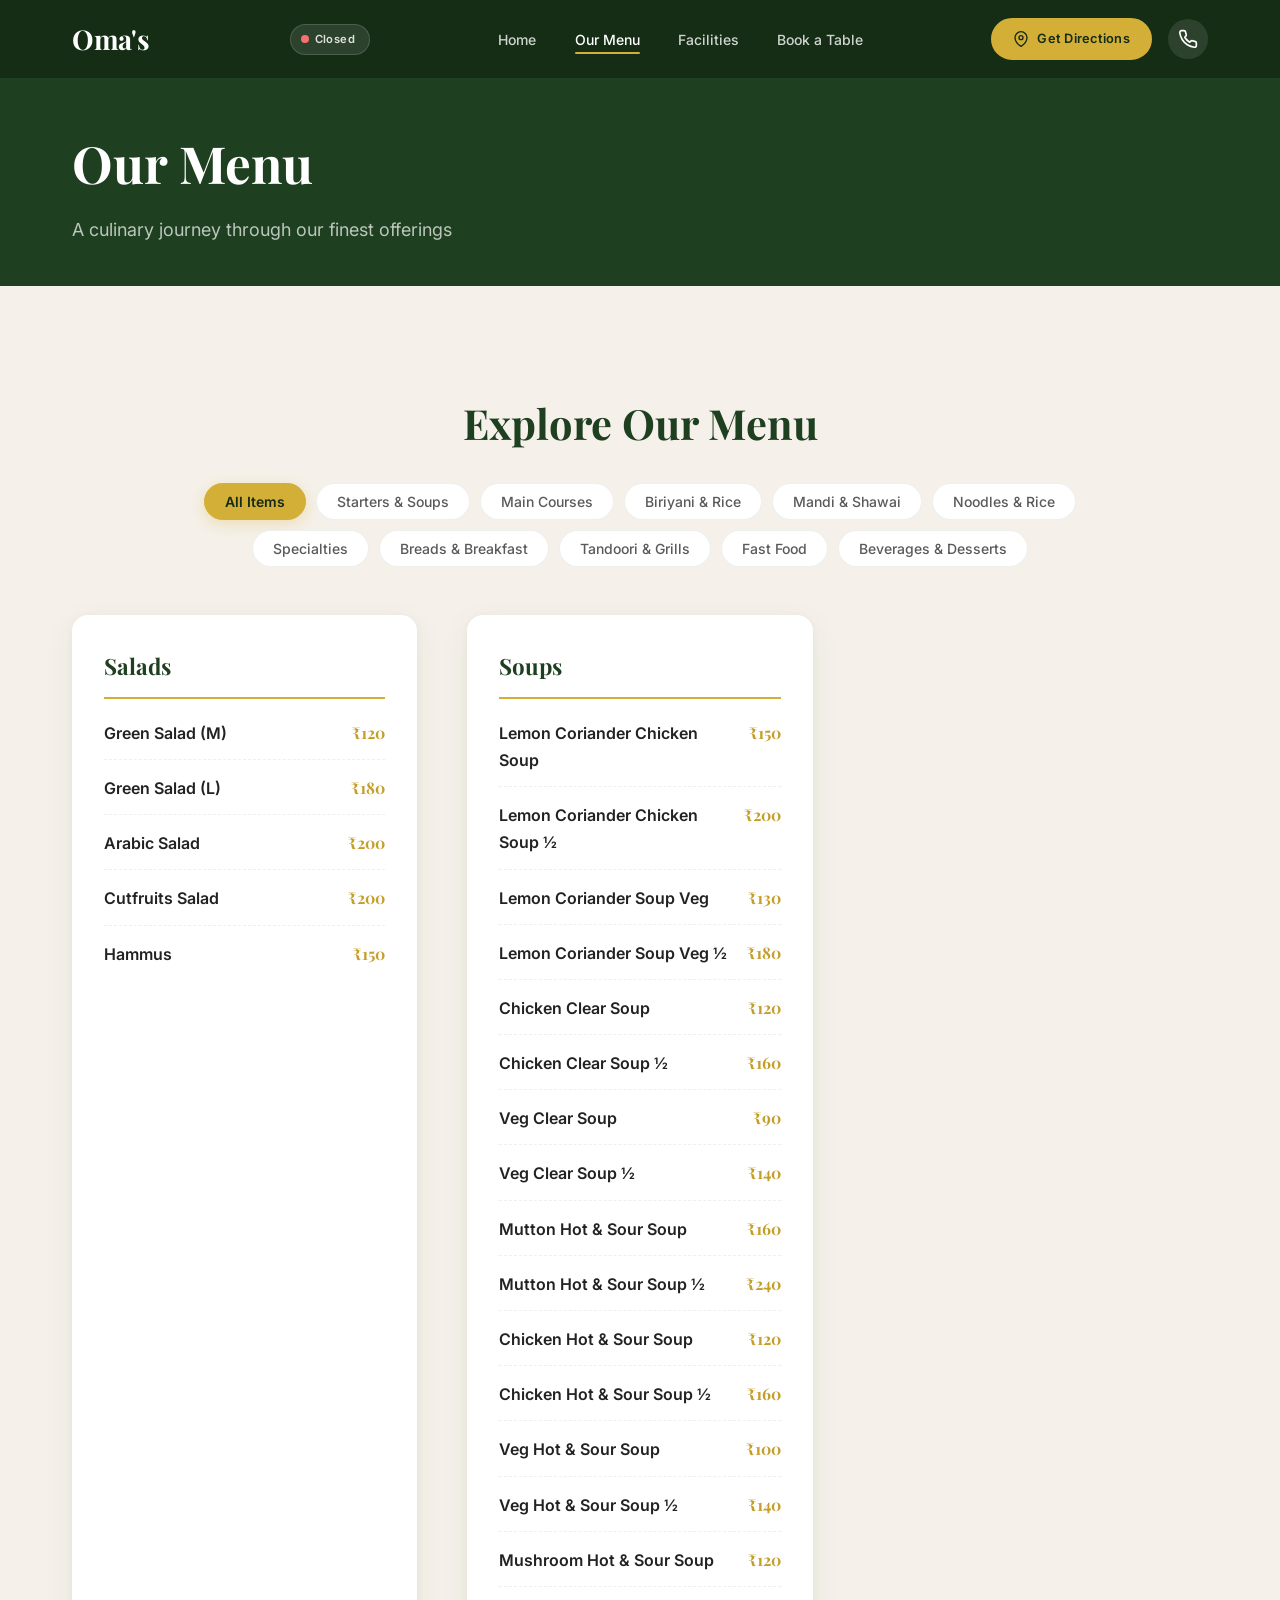
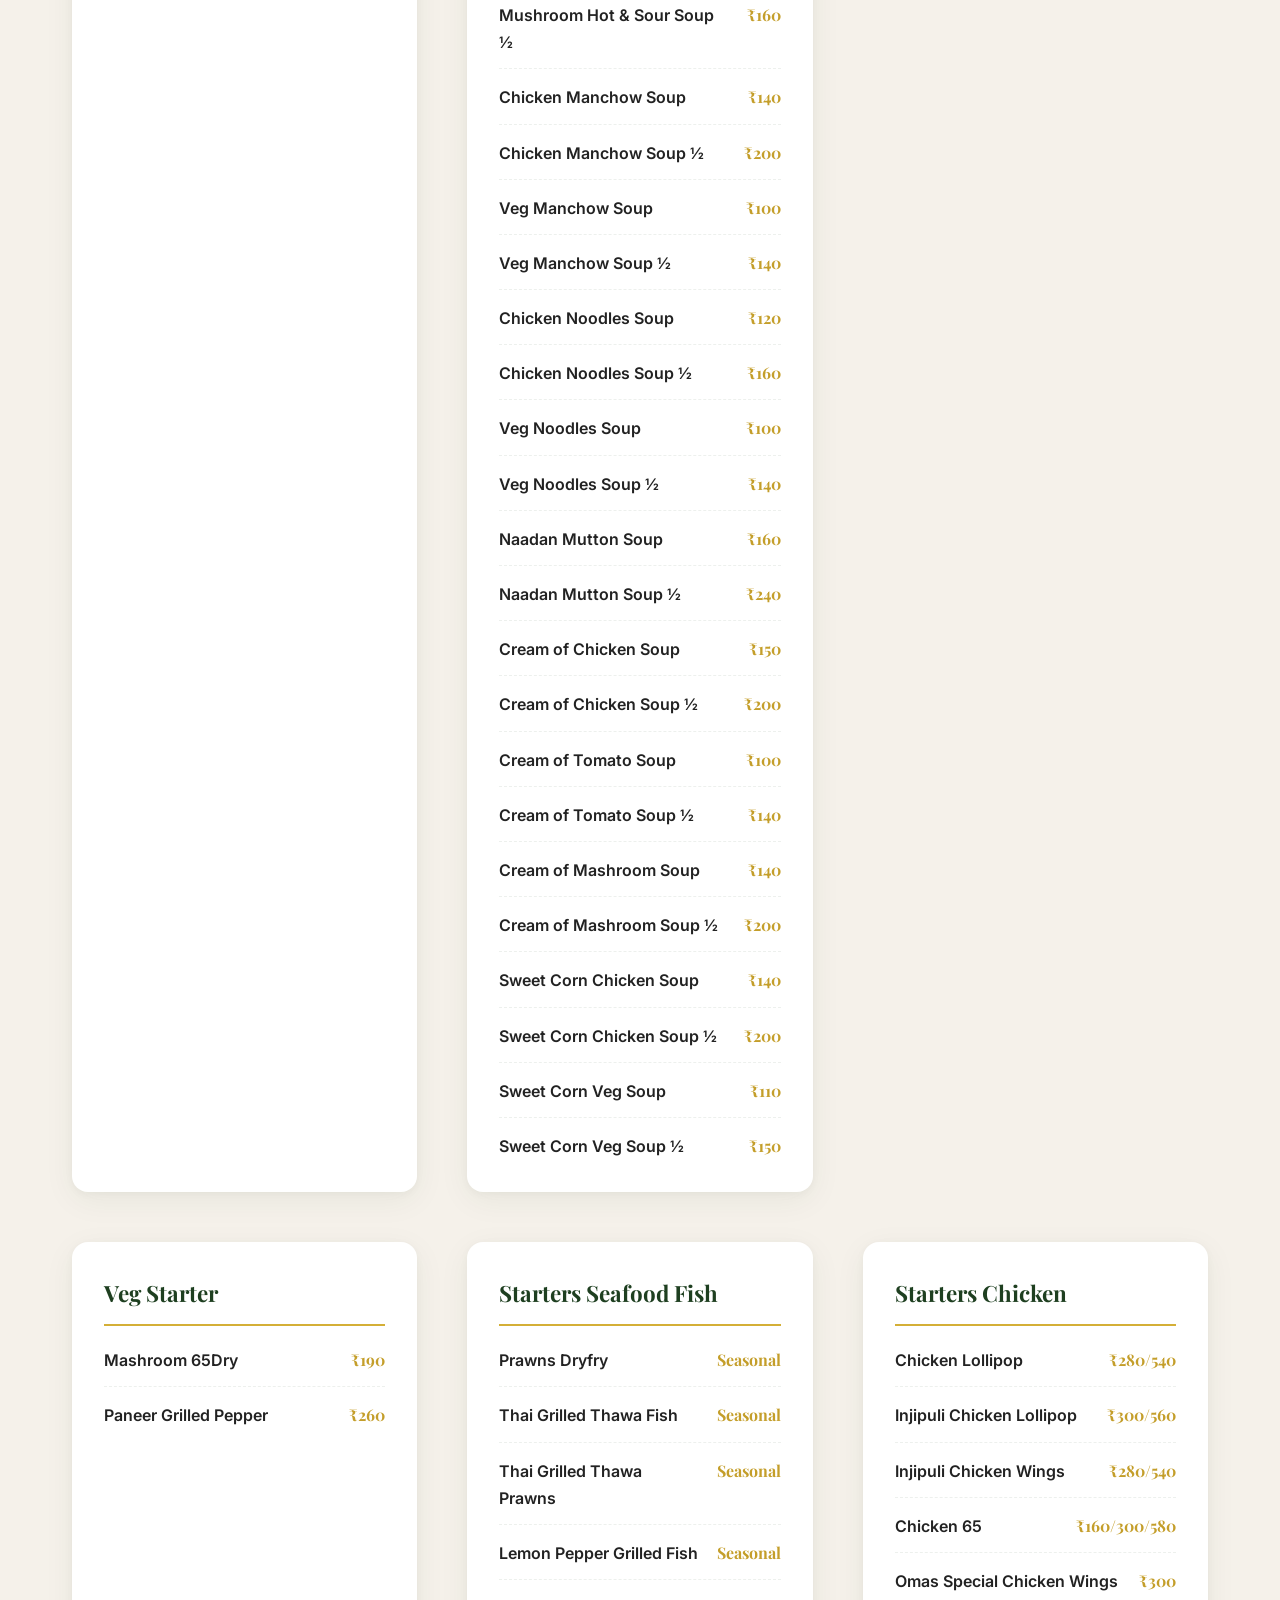
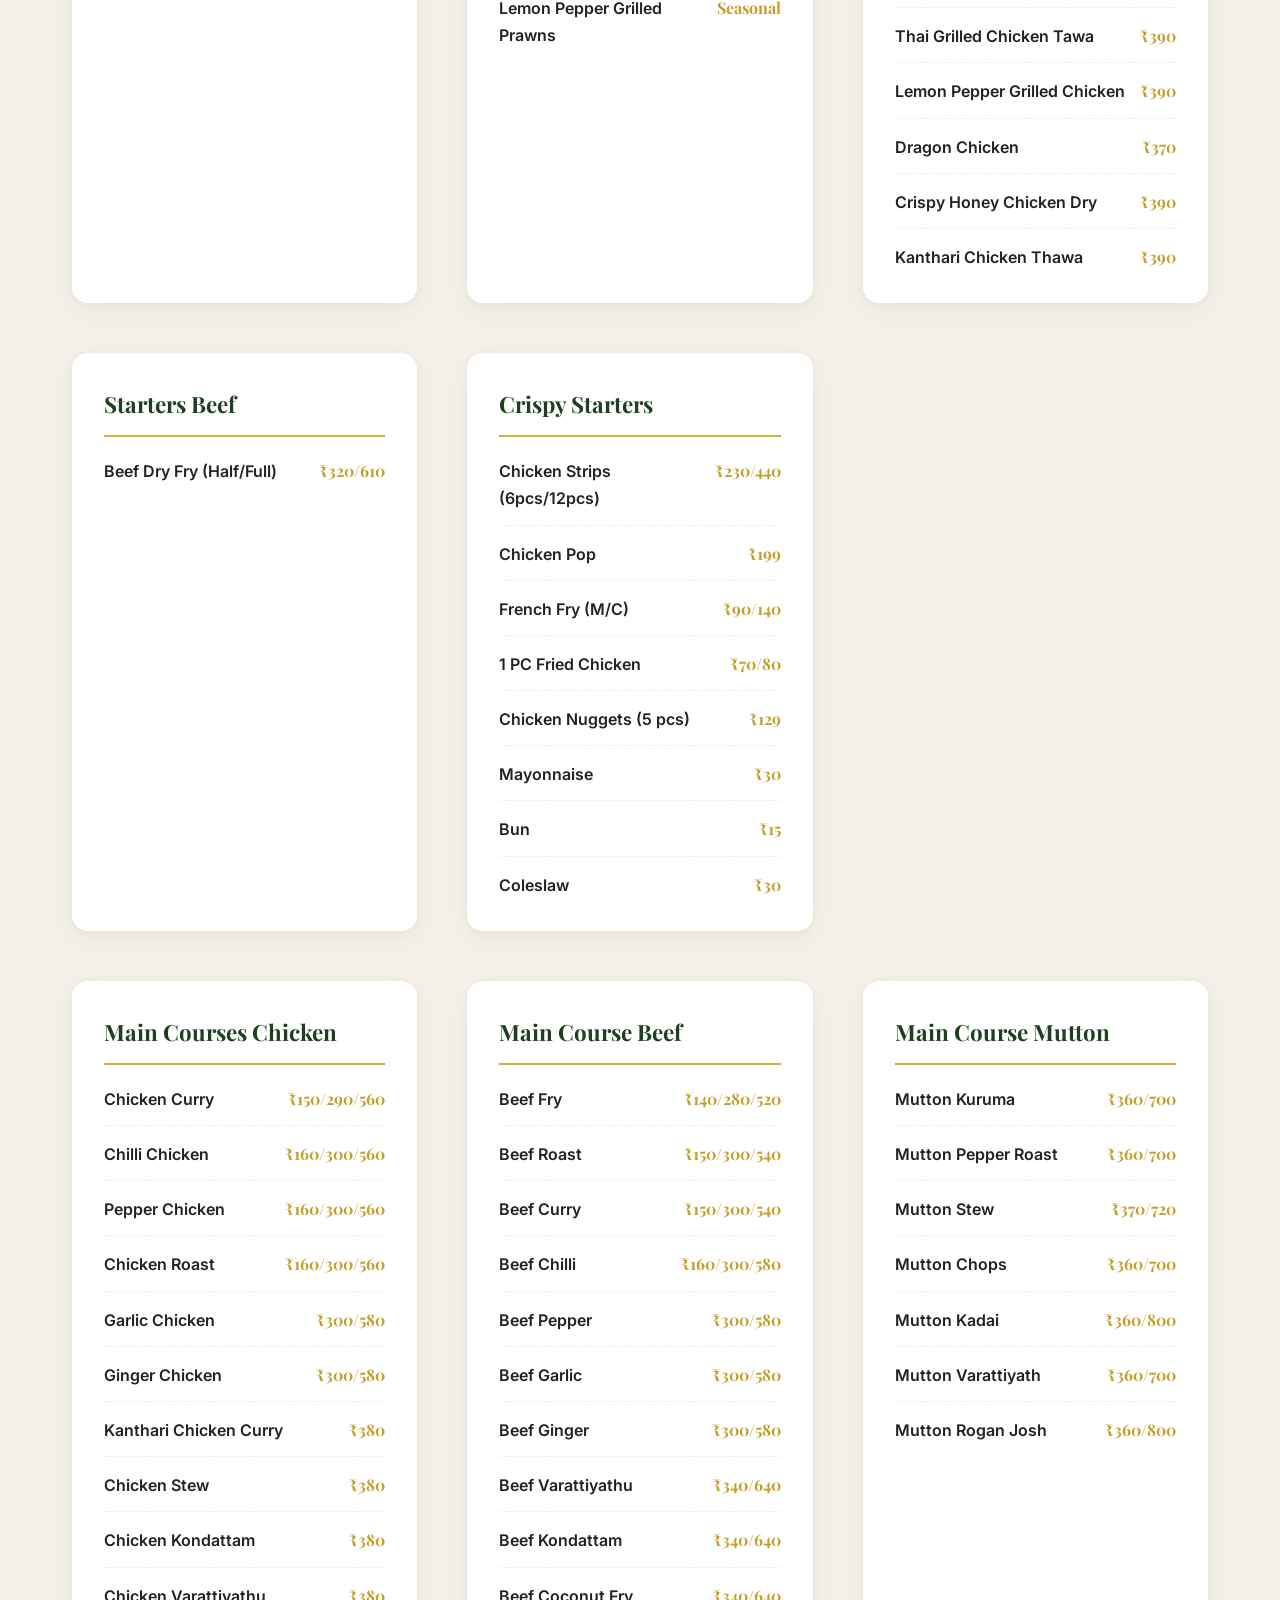
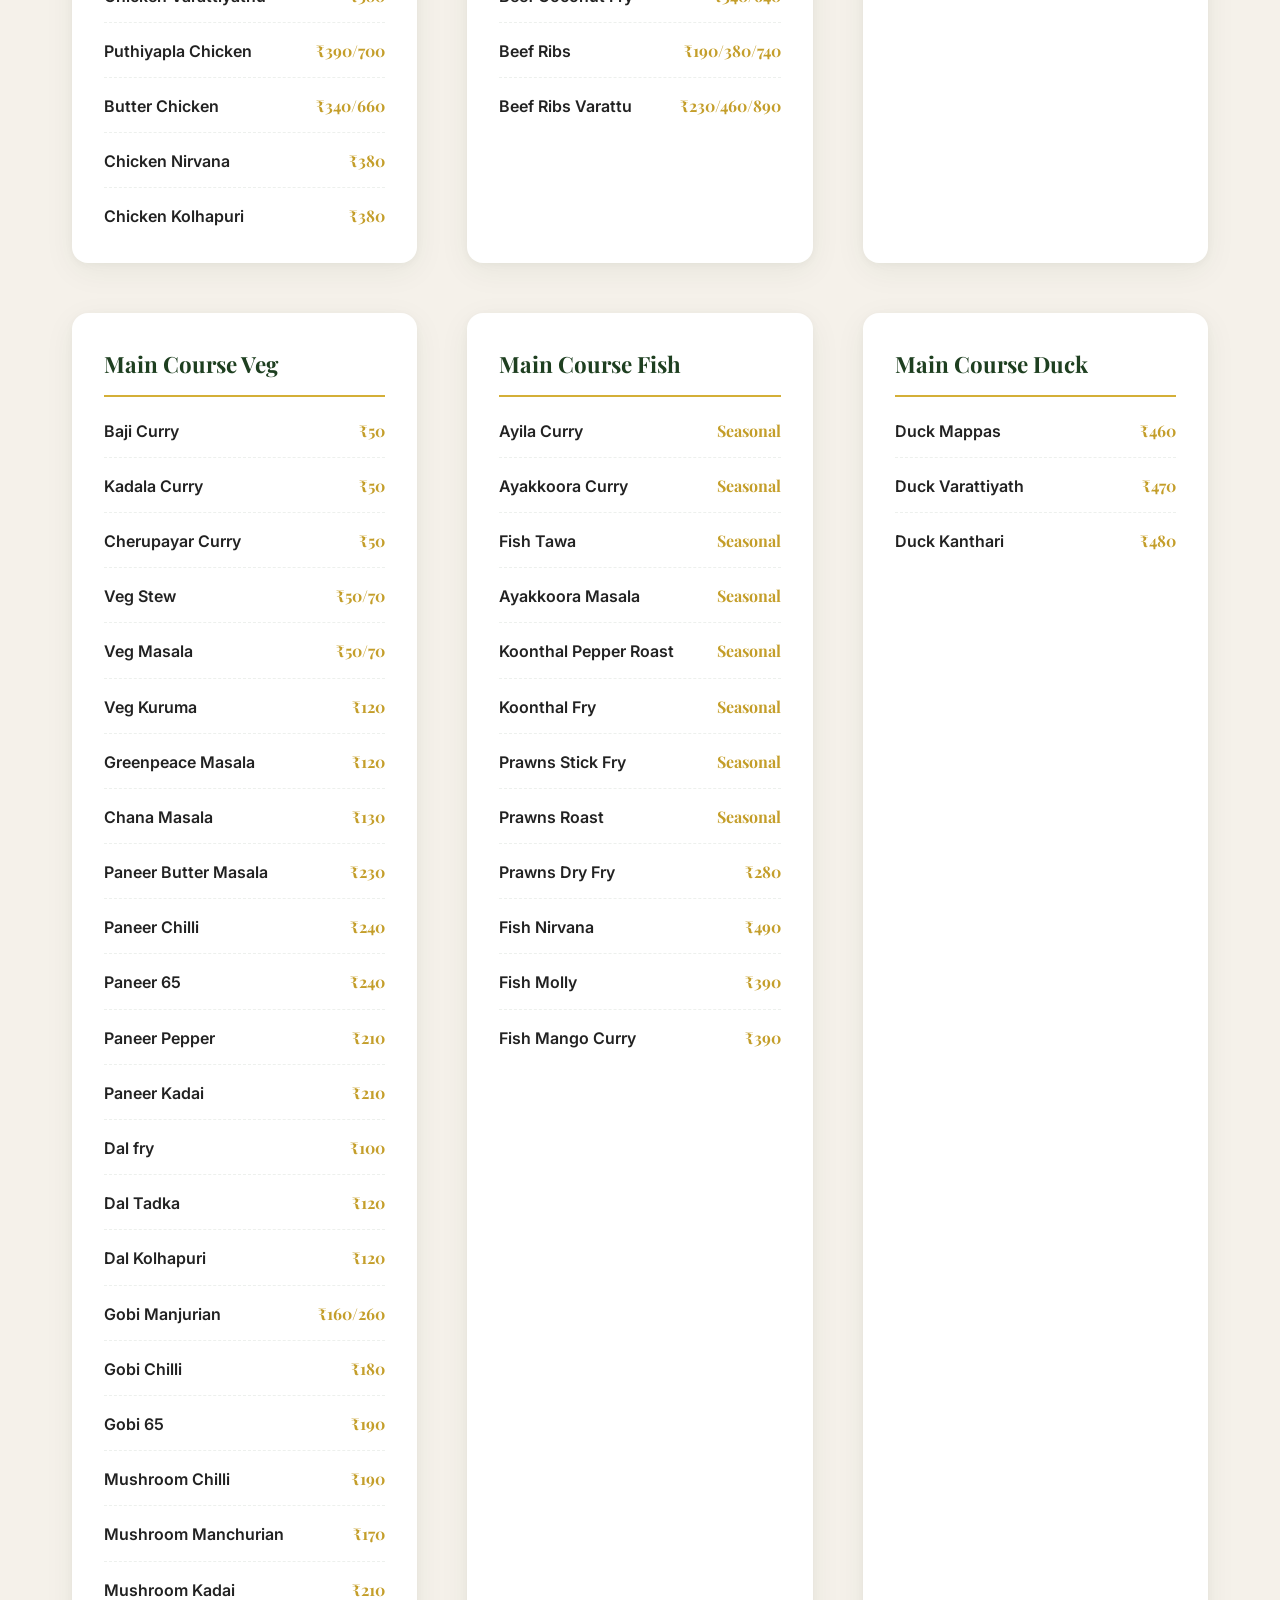
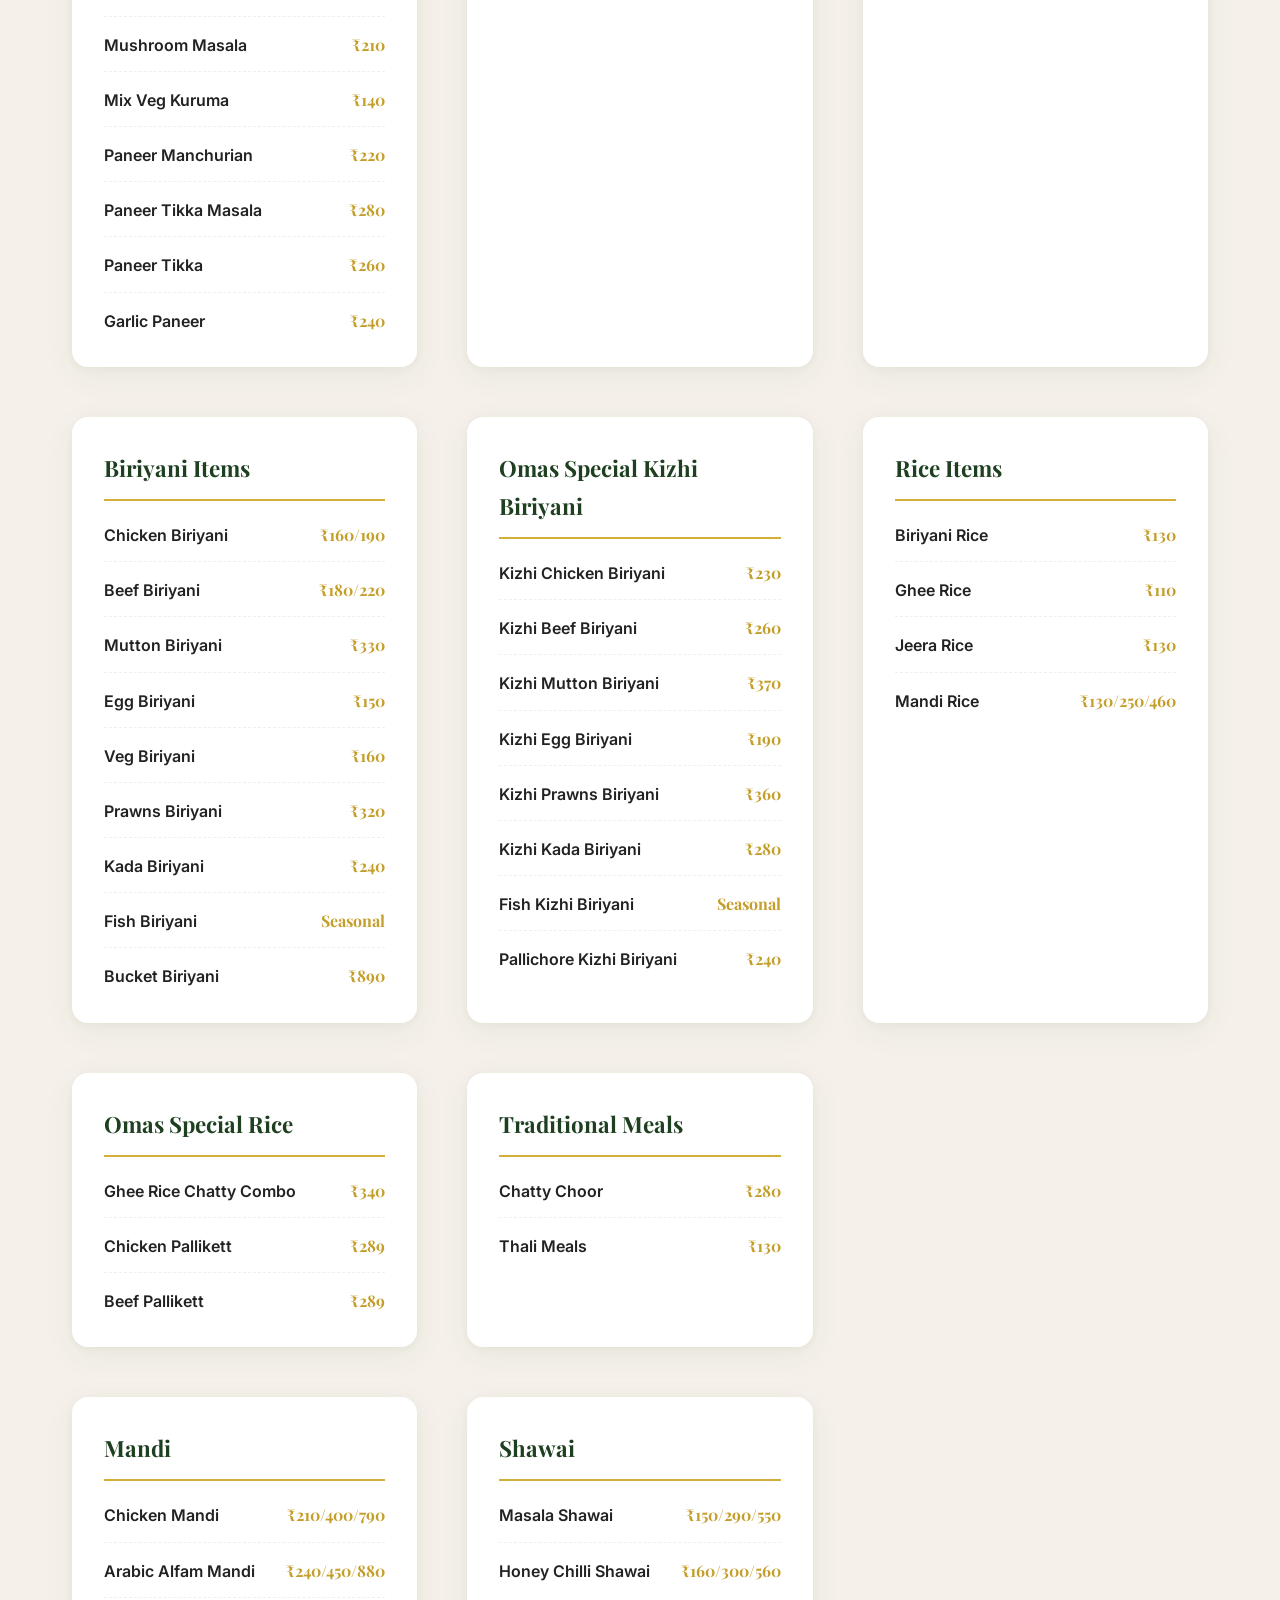
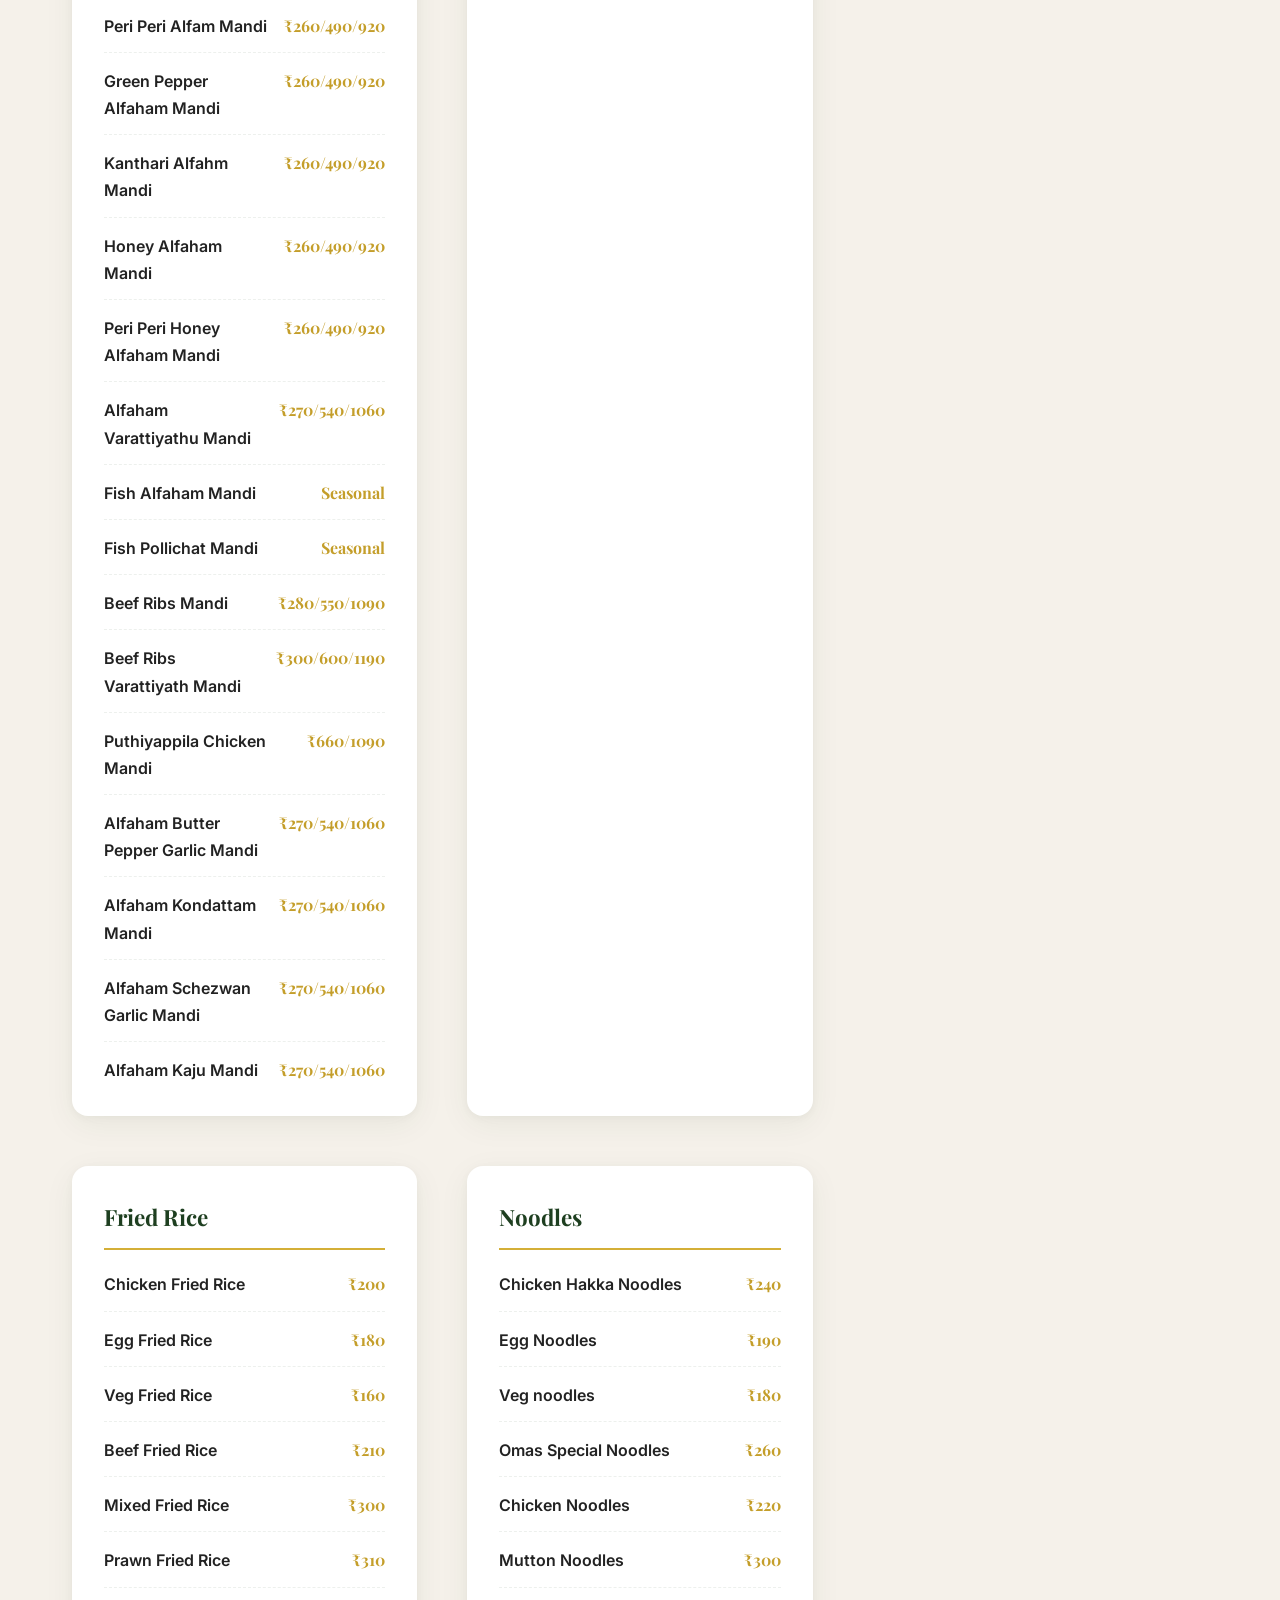
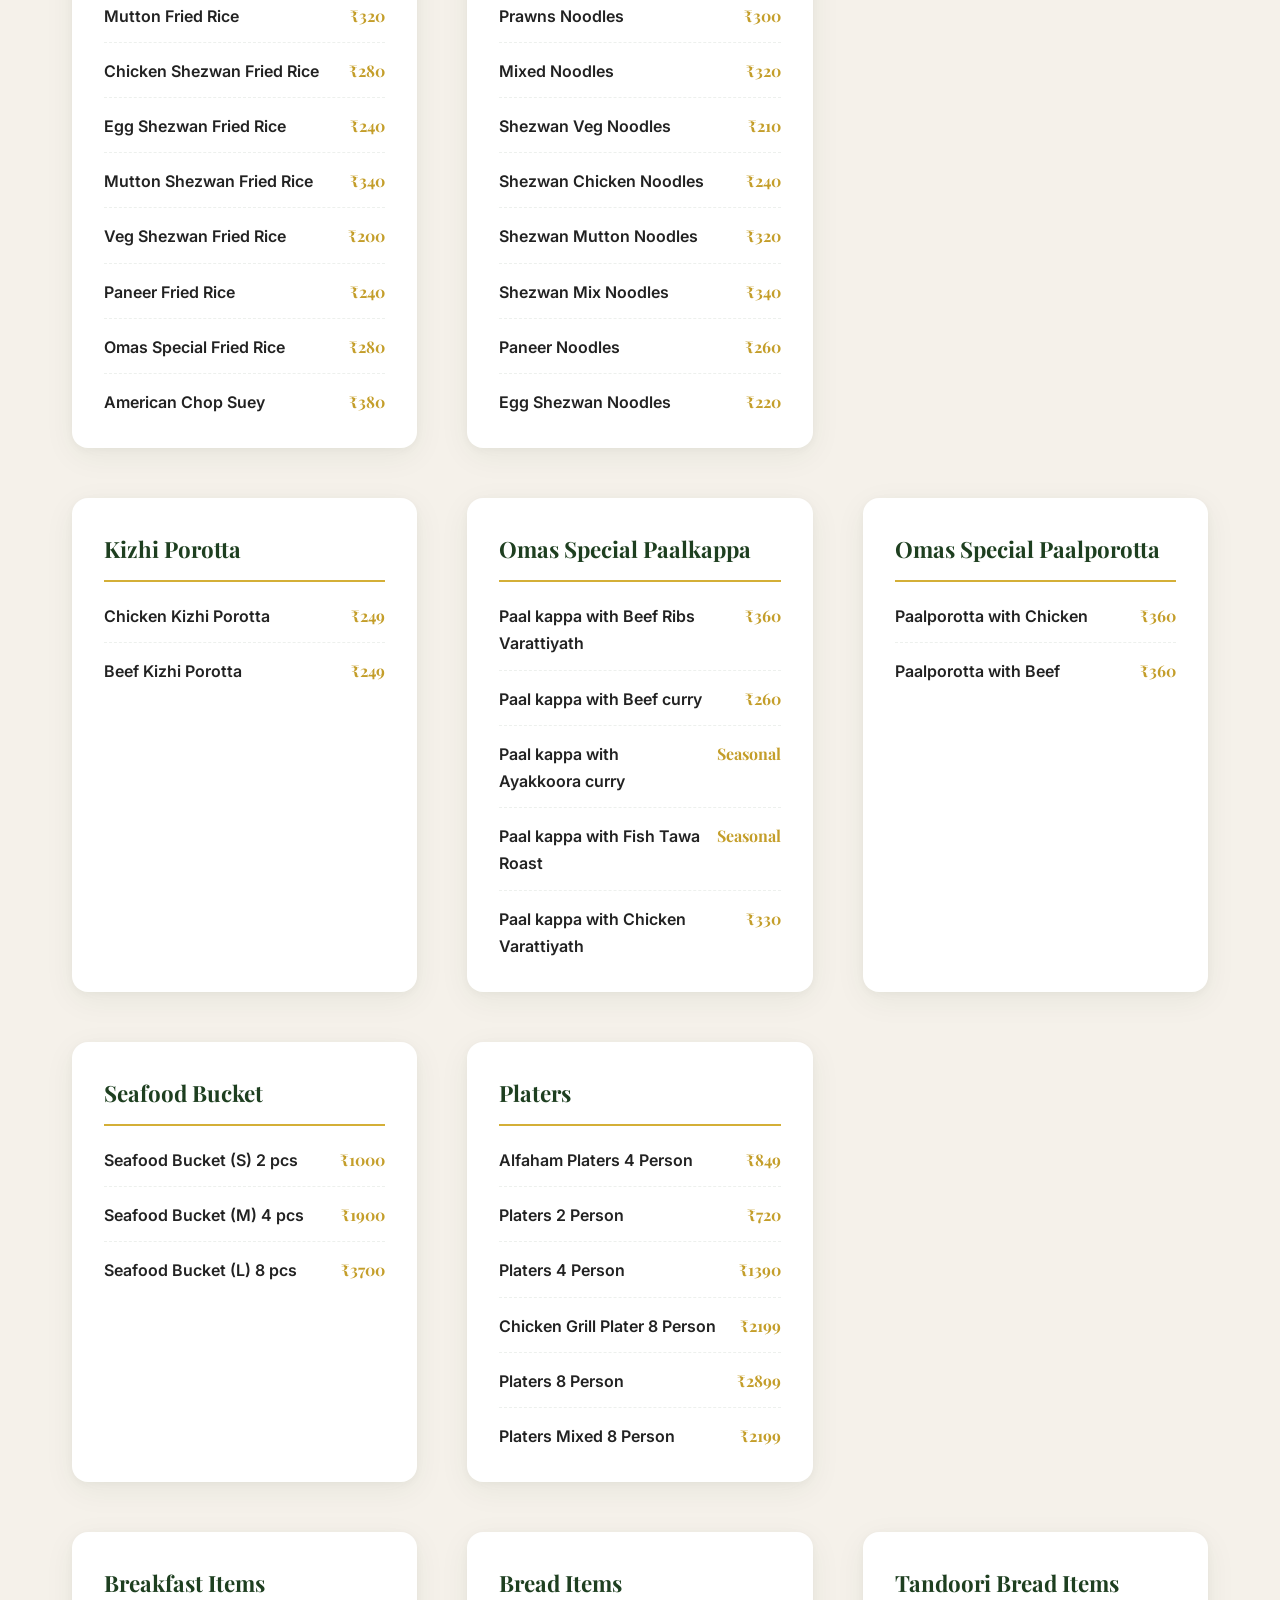
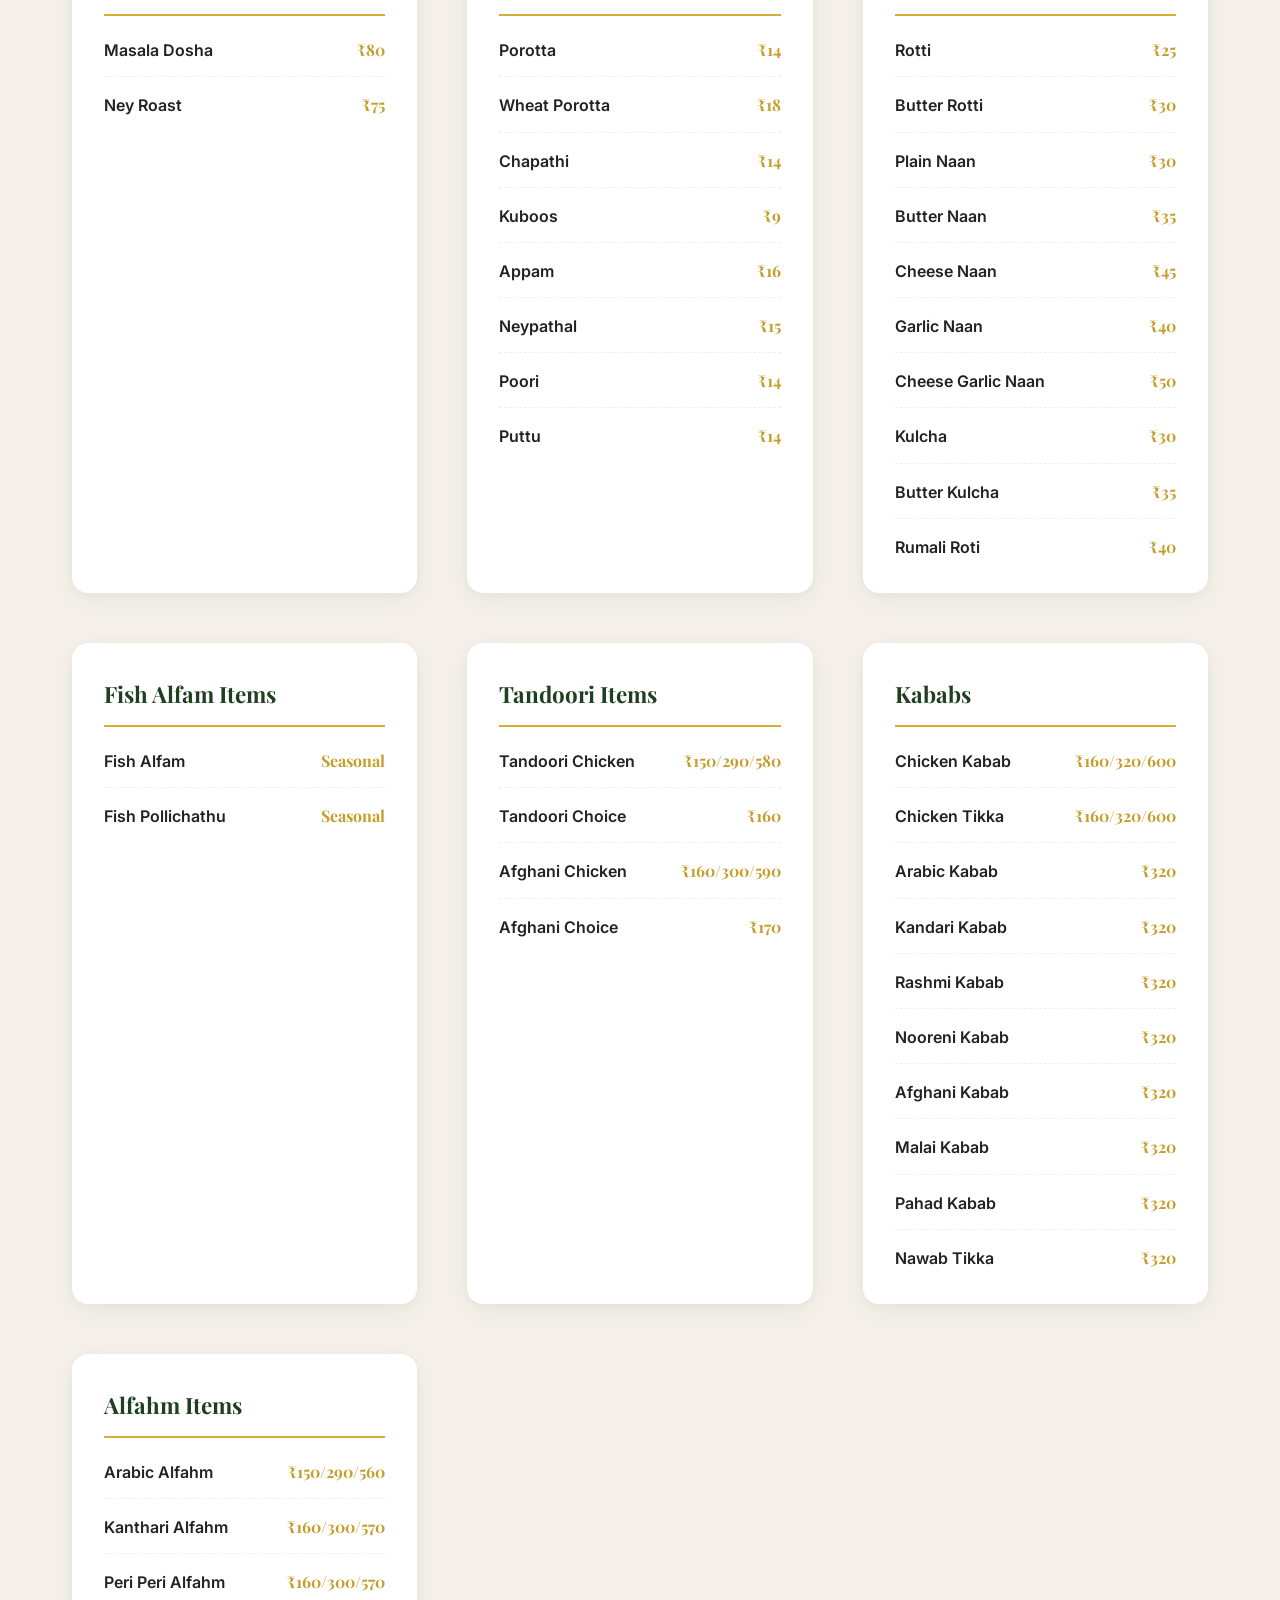
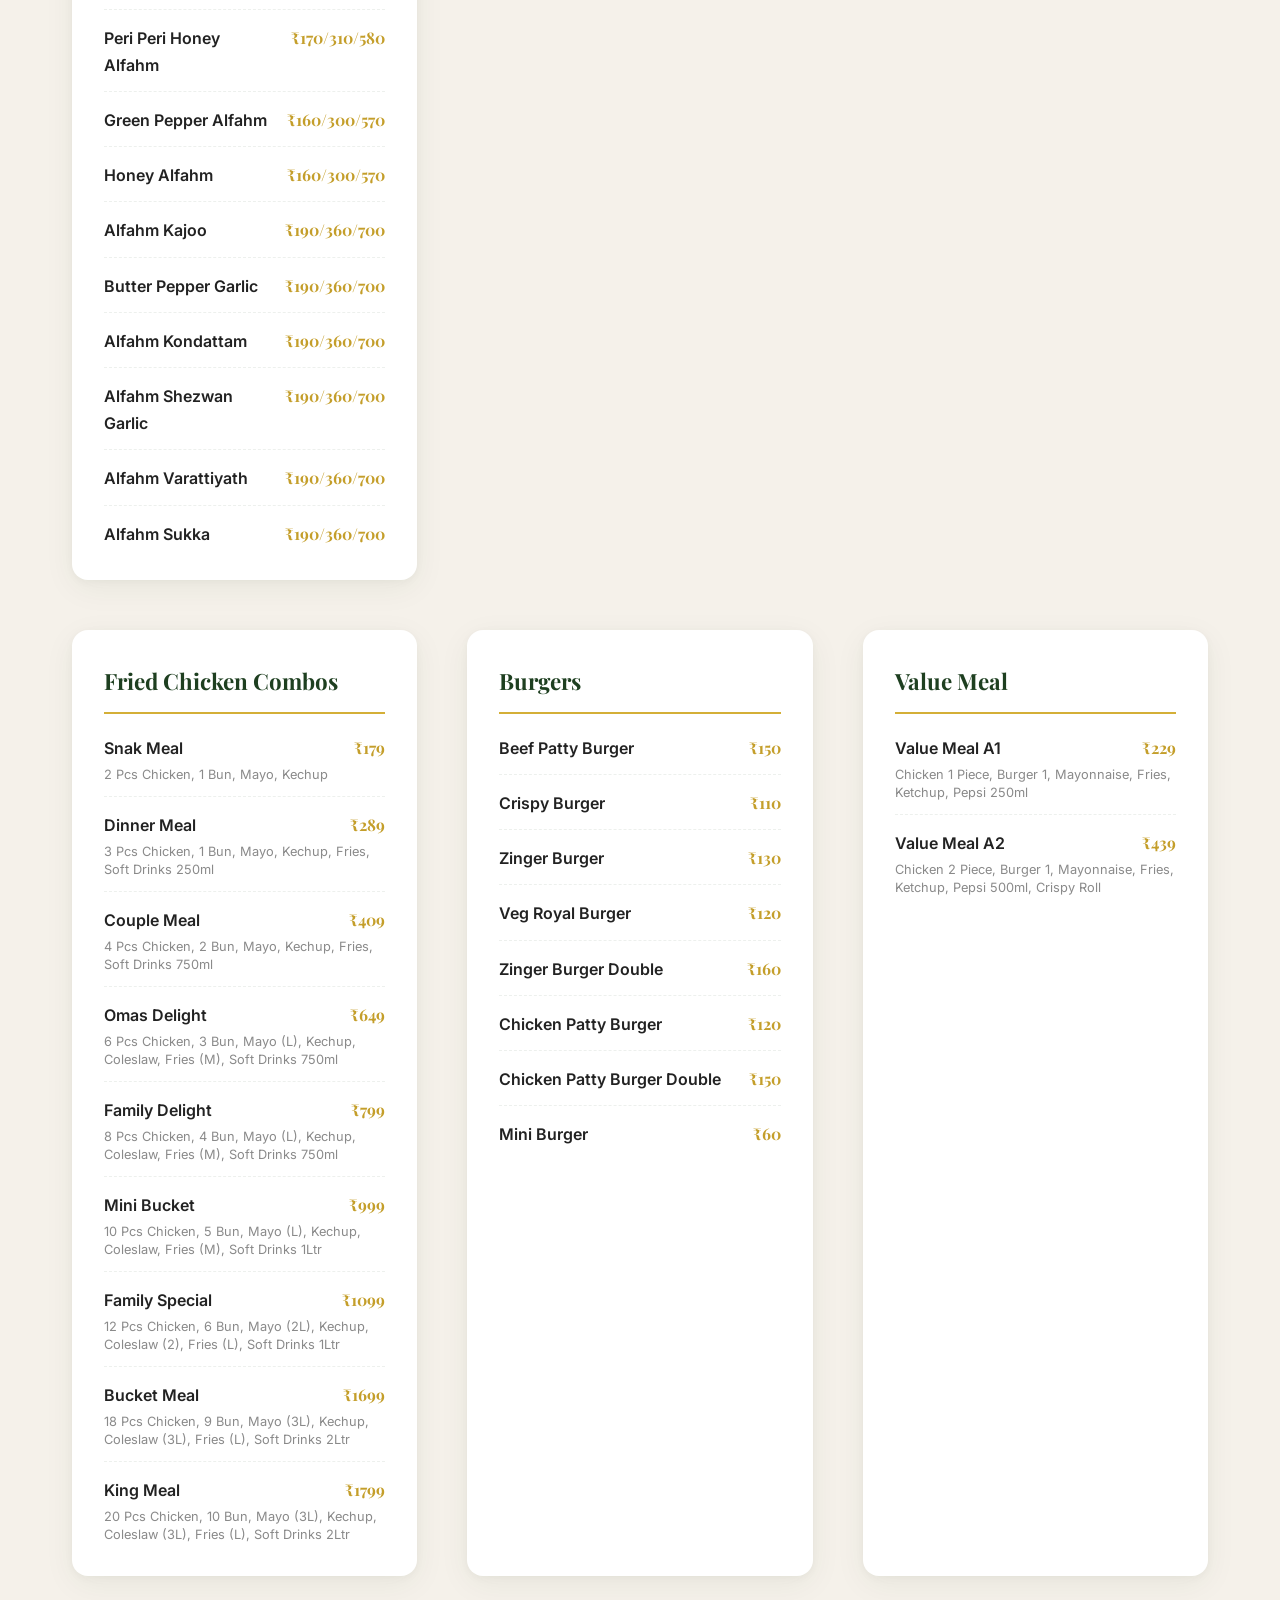
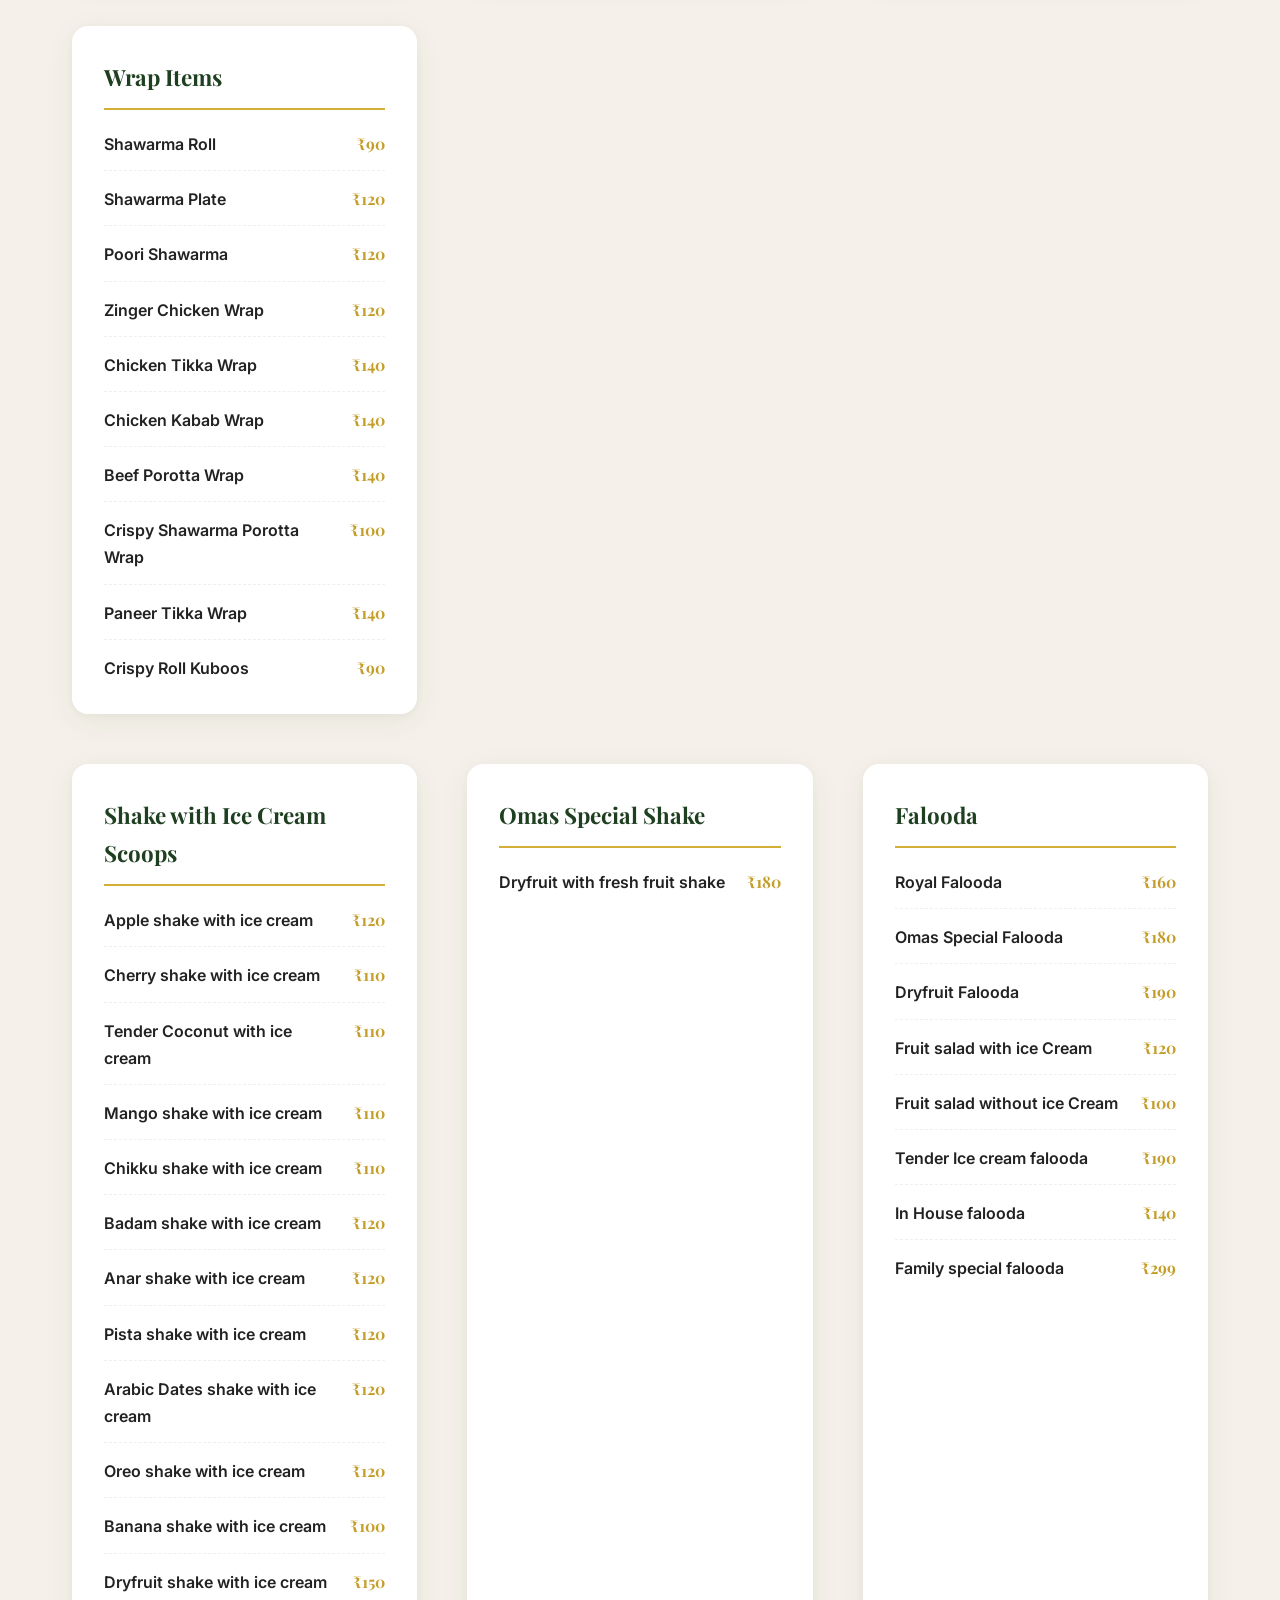
==== menu.html @ 416d8986 "Initial commit Created from https://vercel.com/new" ====
<!DOCTYPE html>
<html lang="en">
<head>
    <meta charset="UTF-8">
    <meta name="viewport" content="width=device-width, initial-scale=1.0">
    <title>Oma's Restaurant | The Grandest Dining Experience in Kottayampoyil</title>
    <meta name="description" content="Oma's Restaurant — the largest family dining destination in Kottayampoyil. Savor authentic Kerala & Middle Eastern cuisine with ample parking, kids play area, and party facilities. Open daily 8 AM – 1 AM.">
    <meta name="keywords" content="Oma's Restaurant, Kottayampoyil restaurant, Kerala food, Middle Eastern food, family restaurant, Mandi, Biriyani, Porotta, Shawarma, party hall Kottayampoyil">
    <meta name="author" content="Oma's Restaurant">

    <!-- Open Graph -->
    <meta property="og:title" content="Oma's Restaurant | Grand Feasts. Unmatched Space. Perfect for Families.">
    <meta property="og:description" content="The largest family dining destination in Kottayampoyil. Authentic Kerala & Middle Eastern cuisine with ample parking, kids play area & party facilities.">
    <meta property="og:type" content="restaurant">
    <meta property="og:url" content="https://omasrestaurant.in">

    <!-- Fonts -->
    <link rel="preconnect" href="https://fonts.googleapis.com">
    <link rel="preconnect" href="https://fonts.gstatic.com" crossorigin>
    <link href="https://fonts.googleapis.com/css2?family=Playfair+Display:ital,wght@0,400;0,500;0,600;0,700;1,400;1,500&family=Inter:wght@300;400;500;600;700&display=swap" rel="stylesheet">

    <link rel="stylesheet" href="style.css">
</head>
<body>

    <!-- ===================== NAVBAR ===================== -->
    <nav class="navbar" id="navbar">
        <div class="nav-container">
            <a href="#" class="nav-logo" aria-label="Oma's Restaurant Home">Oma's</a>
            <div class="nav-status" id="navStatus">
                <span class="nav-status-dot" id="navStatusDot"></span>
                <span class="nav-status-text" id="navStatusText">Open</span>
            </div>

            <ul class="nav-links" id="navLinks">
                <li><a href="#home" class="nav-link active">Home</a></li>
                <li><a href="#menu" class="nav-link">Our Menu</a></li>
                <li><a href="#facilities" class="nav-link">Facilities</a></li>
                <li><a href="#contact" class="nav-link">Book a Table</a></li>
            </ul>

            <div class="nav-actions">
                <a href="https://maps.app.goo.gl/fZPW845ZdtLkbEwy6" target="_blank" rel="noopener" class="btn btn-accent btn-sm" id="getDirectionsBtn">
                    <svg width="16" height="16" viewBox="0 0 24 24" fill="none" stroke="currentColor" stroke-width="2" stroke-linecap="round" stroke-linejoin="round"><path d="M21 10c0 7-9 13-9 13s-9-6-9-13a9 9 0 0 1 18 0z"/><circle cx="12" cy="10" r="3"/></svg>
                    Get Directions
                </a>
                <a href="tel:+919526051554" class="nav-phone" aria-label="Call Oma's Restaurant" id="callBtn">
                    <svg width="20" height="20" viewBox="0 0 24 24" fill="none" stroke="currentColor" stroke-width="2" stroke-linecap="round" stroke-linejoin="round"><path d="M22 16.92v3a2 2 0 0 1-2.18 2 19.79 19.79 0 0 1-8.63-3.07 19.5 19.5 0 0 1-6-6 19.79 19.79 0 0 1-3.07-8.67A2 2 0 0 1 4.11 2h3a2 2 0 0 1 2 1.72 12.84 12.84 0 0 0 .7 2.81 2 2 0 0 1-.45 2.11L8.09 9.91a16 16 0 0 0 6 6l1.27-1.27a2 2 0 0 1 2.11-.45 12.84 12.84 0 0 0 2.81.7A2 2 0 0 1 22 16.92z"/></svg>
                </a>
            </div>

            <button class="nav-toggle" id="navToggle" aria-label="Toggle navigation menu">
                <span></span>
                <span></span>
                <span></span>
            </button>
        </div>
    </nav>


    <main>
    <!-- ===================== PAGE HEADER ===================== -->
    <section class="page-header">
        <div class="container">
            <h1 class="page-title">Our Menu</h1>
            <p class="page-subtitle">A culinary journey through our finest offerings</p>
        </div>
    </section>

    <!-- ===================== MENU SECTION ===================== -->
    <section id="menu" class="menu-section">
        <div class="container">
            <h2 class="section-title">Explore Our Menu</h2>
                        <div class="menu-filters">
                <button class="filter-btn active" data-filter="all">All Items</button>
                <button class="filter-btn" data-filter="starters">Starters & Soups</button>
                <button class="filter-btn" data-filter="maincourse">Main Courses</button>
                <button class="filter-btn" data-filter="rice-biriyani">Biriyani & Rice</button>
                <button class="filter-btn" data-filter="mandi-shawai">Mandi & Shawai</button>
                <button class="filter-btn" data-filter="noodles-friedrice">Noodles & Rice</button>
                <button class="filter-btn" data-filter="specialties">Specialties</button>
                <button class="filter-btn" data-filter="breads">Breads & Breakfast</button>
                <button class="filter-btn" data-filter="tandoori-grills">Tandoori & Grills</button>
                <button class="filter-btn" data-filter="fastfood">Fast Food</button>
                <button class="filter-btn" data-filter="beverages">Beverages & Desserts</button>
            </div>
<div class="menu-categories-wrapper">
            <div class="menu-category-group" data-category="starters">
                <section class="menu-category">
                    <h3>Salads</h3>
                    <ul class="menu-list">
                        <li class="menu-item"><span class="menu-item-name">Green Salad (M)</span> <strong class="menu-item-price">₹120</strong></li>
                        <li class="menu-item"><span class="menu-item-name">Green Salad (L)</span> <strong class="menu-item-price">₹180</strong></li>
                        <li class="menu-item"><span class="menu-item-name">Arabic Salad</span> <strong class="menu-item-price">₹200</strong></li>
                        <li class="menu-item"><span class="menu-item-name">Cutfruits Salad</span> <strong class="menu-item-price">₹200</strong></li>
                        <li class="menu-item"><span class="menu-item-name">Hammus</span> <strong class="menu-item-price">₹150</strong></li>
                    </ul>
                </section>
                <section class="menu-category">
                    <h3>Soups</h3>
                    <ul class="menu-list">
                        <li class="menu-item"><span class="menu-item-name">Lemon Coriander Chicken Soup</span> <strong class="menu-item-price">₹150</strong></li>
                        <li class="menu-item"><span class="menu-item-name">Lemon Coriander Chicken Soup ½</span> <strong class="menu-item-price">₹200</strong></li>
                        <li class="menu-item"><span class="menu-item-name">Lemon Coriander Soup Veg</span> <strong class="menu-item-price">₹130</strong></li>
                        <li class="menu-item"><span class="menu-item-name">Lemon Coriander Soup Veg ½</span> <strong class="menu-item-price">₹180</strong></li>
                        <li class="menu-item"><span class="menu-item-name">Chicken Clear Soup</span> <strong class="menu-item-price">₹120</strong></li>
                        <li class="menu-item"><span class="menu-item-name">Chicken Clear Soup ½</span> <strong class="menu-item-price">₹160</strong></li>
                        <li class="menu-item"><span class="menu-item-name">Veg Clear Soup</span> <strong class="menu-item-price">₹90</strong></li>
                        <li class="menu-item"><span class="menu-item-name">Veg Clear Soup ½</span> <strong class="menu-item-price">₹140</strong></li>
                        <li class="menu-item"><span class="menu-item-name">Mutton Hot & Sour Soup</span> <strong class="menu-item-price">₹160</strong></li>
                        <li class="menu-item"><span class="menu-item-name">Mutton Hot & Sour Soup ½</span> <strong class="menu-item-price">₹240</strong></li>
                        <li class="menu-item"><span class="menu-item-name">Chicken Hot & Sour Soup</span> <strong class="menu-item-price">₹120</strong></li>
                        <li class="menu-item"><span class="menu-item-name">Chicken Hot & Sour Soup ½</span> <strong class="menu-item-price">₹160</strong></li>
                        <li class="menu-item"><span class="menu-item-name">Veg Hot & Sour Soup</span> <strong class="menu-item-price">₹100</strong></li>
                        <li class="menu-item"><span class="menu-item-name">Veg Hot & Sour Soup ½</span> <strong class="menu-item-price">₹140</strong></li>
                        <li class="menu-item"><span class="menu-item-name">Mushroom Hot & Sour Soup</span> <strong class="menu-item-price">₹120</strong></li>
                        <li class="menu-item"><span class="menu-item-name">Mushroom Hot & Sour Soup ½</span> <strong class="menu-item-price">₹160</strong></li>
                        <li class="menu-item"><span class="menu-item-name">Chicken Manchow Soup</span> <strong class="menu-item-price">₹140</strong></li>
                        <li class="menu-item"><span class="menu-item-name">Chicken Manchow Soup ½</span> <strong class="menu-item-price">₹200</strong></li>
                        <li class="menu-item"><span class="menu-item-name">Veg Manchow Soup</span> <strong class="menu-item-price">₹100</strong></li>
                        <li class="menu-item"><span class="menu-item-name">Veg Manchow Soup ½</span> <strong class="menu-item-price">₹140</strong></li>
                        <li class="menu-item"><span class="menu-item-name">Chicken Noodles Soup</span> <strong class="menu-item-price">₹120</strong></li>
                        <li class="menu-item"><span class="menu-item-name">Chicken Noodles Soup ½</span> <strong class="menu-item-price">₹160</strong></li>
                        <li class="menu-item"><span class="menu-item-name">Veg Noodles Soup</span> <strong class="menu-item-price">₹100</strong></li>
                        <li class="menu-item"><span class="menu-item-name">Veg Noodles Soup ½</span> <strong class="menu-item-price">₹140</strong></li>
                        <li class="menu-item"><span class="menu-item-name">Naadan Mutton Soup</span> <strong class="menu-item-price">₹160</strong></li>
                        <li class="menu-item"><span class="menu-item-name">Naadan Mutton Soup ½</span> <strong class="menu-item-price">₹240</strong></li>
                        <li class="menu-item"><span class="menu-item-name">Cream of Chicken Soup</span> <strong class="menu-item-price">₹150</strong></li>
                        <li class="menu-item"><span class="menu-item-name">Cream of Chicken Soup ½</span> <strong class="menu-item-price">₹200</strong></li>
                        <li class="menu-item"><span class="menu-item-name">Cream of Tomato Soup</span> <strong class="menu-item-price">₹100</strong></li>
                        <li class="menu-item"><span class="menu-item-name">Cream of Tomato Soup ½</span> <strong class="menu-item-price">₹140</strong></li>
                        <li class="menu-item"><span class="menu-item-name">Cream of Mashroom Soup</span> <strong class="menu-item-price">₹140</strong></li>
                        <li class="menu-item"><span class="menu-item-name">Cream of Mashroom Soup ½</span> <strong class="menu-item-price">₹200</strong></li>
                        <li class="menu-item"><span class="menu-item-name">Sweet Corn Chicken Soup</span> <strong class="menu-item-price">₹140</strong></li>
                        <li class="menu-item"><span class="menu-item-name">Sweet Corn Chicken Soup ½</span> <strong class="menu-item-price">₹200</strong></li>
                        <li class="menu-item"><span class="menu-item-name">Sweet Corn Veg Soup</span> <strong class="menu-item-price">₹110</strong></li>
                        <li class="menu-item"><span class="menu-item-name">Sweet Corn Veg Soup ½</span> <strong class="menu-item-price">₹150</strong></li>
                    </ul>
                </section>
            </div>
            <div class="menu-category-group" data-category="starters">
                <section class="menu-category">
                    <h3>Veg Starter</h3>
                    <ul class="menu-list">
                        <li class="menu-item"><span class="menu-item-name">Mashroom 65Dry</span> <strong class="menu-item-price">₹190</strong></li>
                        <li class="menu-item"><span class="menu-item-name">Paneer Grilled Pepper</span> <strong class="menu-item-price">₹260</strong></li>
                    </ul>
                </section>
                <section class="menu-category">
                    <h3>Starters Seafood Fish</h3>
                    <ul class="menu-list">
                        <li class="menu-item"><span class="menu-item-name">Prawns Dryfry</span> <strong class="menu-item-price">Seasonal</strong></li>
                        <li class="menu-item"><span class="menu-item-name">Thai Grilled Thawa Fish</span> <strong class="menu-item-price">Seasonal</strong></li>
                        <li class="menu-item"><span class="menu-item-name">Thai Grilled Thawa Prawns</span> <strong class="menu-item-price">Seasonal</strong></li>
                        <li class="menu-item"><span class="menu-item-name">Lemon Pepper Grilled Fish</span> <strong class="menu-item-price">Seasonal</strong></li>
                        <li class="menu-item"><span class="menu-item-name">Lemon Pepper Grilled Prawns</span> <strong class="menu-item-price">Seasonal</strong></li>
                    </ul>
                </section>
                <section class="menu-category">
                    <h3>Starters Chicken</h3>
                    <ul class="menu-list">
                        <li class="menu-item"><span class="menu-item-name">Chicken Lollipop</span> <strong class="menu-item-price">₹280/540</strong></li>
                        <li class="menu-item"><span class="menu-item-name">Injipuli Chicken Lollipop</span> <strong class="menu-item-price">₹300/560</strong></li>
                        <li class="menu-item"><span class="menu-item-name">Injipuli Chicken Wings</span> <strong class="menu-item-price">₹280/540</strong></li>
                        <li class="menu-item"><span class="menu-item-name">Chicken 65</span> <strong class="menu-item-price">₹160/300/580</strong></li>
                        <li class="menu-item"><span class="menu-item-name">Omas Special Chicken Wings</span> <strong class="menu-item-price">₹300</strong></li>
                        <li class="menu-item"><span class="menu-item-name">Thai Grilled Chicken Tawa</span> <strong class="menu-item-price">₹390</strong></li>
                        <li class="menu-item"><span class="menu-item-name">Lemon Pepper Grilled Chicken</span> <strong class="menu-item-price">₹390</strong></li>
                        <li class="menu-item"><span class="menu-item-name">Dragon Chicken</span> <strong class="menu-item-price">₹370</strong></li>
                        <li class="menu-item"><span class="menu-item-name">Crispy Honey Chicken Dry</span> <strong class="menu-item-price">₹390</strong></li>
                        <li class="menu-item"><span class="menu-item-name">Kanthari Chicken Thawa</span> <strong class="menu-item-price">₹390</strong></li>
                    </ul>
                </section>
                <section class="menu-category">
                    <h3>Starters Beef</h3>
                    <ul class="menu-list">
                        <li class="menu-item"><span class="menu-item-name">Beef Dry Fry (Half/Full)</span> <strong class="menu-item-price">₹320/610</strong></li>
                    </ul>
                </section>
                <section class="menu-category">
                    <h3>Crispy Starters</h3>
                    <ul class="menu-list">
                        <li class="menu-item"><span class="menu-item-name">Chicken Strips (6pcs/12pcs)</span> <strong class="menu-item-price">₹230/440</strong></li>
                        <li class="menu-item"><span class="menu-item-name">Chicken Pop</span> <strong class="menu-item-price">₹199</strong></li>
                        <li class="menu-item"><span class="menu-item-name">French Fry (M/C)</span> <strong class="menu-item-price">₹90/140</strong></li>
                        <li class="menu-item"><span class="menu-item-name">1 PC Fried Chicken</span> <strong class="menu-item-price">₹70/80</strong></li>
                        <li class="menu-item"><span class="menu-item-name">Chicken Nuggets (5 pcs)</span> <strong class="menu-item-price">₹129</strong></li>
                        <li class="menu-item"><span class="menu-item-name">Mayonnaise</span> <strong class="menu-item-price">₹30</strong></li>
                        <li class="menu-item"><span class="menu-item-name">Bun</span> <strong class="menu-item-price">₹15</strong></li>
                        <li class="menu-item"><span class="menu-item-name">Coleslaw</span> <strong class="menu-item-price">₹30</strong></li>
                    </ul>
                </section>
            </div>
            <div class="menu-category-group" data-category="maincourse">
                <section class="menu-category">
                    <h3>Main Courses Chicken</h3>
                    <ul class="menu-list">
                        <li class="menu-item"><span class="menu-item-name">Chicken Curry</span> <strong class="menu-item-price">₹150/290/560</strong></li>
                        <li class="menu-item"><span class="menu-item-name">Chilli Chicken</span> <strong class="menu-item-price">₹160/300/560</strong></li>
                        <li class="menu-item"><span class="menu-item-name">Pepper Chicken</span> <strong class="menu-item-price">₹160/300/560</strong></li>
                        <li class="menu-item"><span class="menu-item-name">Chicken Roast</span> <strong class="menu-item-price">₹160/300/560</strong></li>
                        <li class="menu-item"><span class="menu-item-name">Garlic Chicken</span> <strong class="menu-item-price">₹300/580</strong></li>
                        <li class="menu-item"><span class="menu-item-name">Ginger Chicken</span> <strong class="menu-item-price">₹300/580</strong></li>
                        <li class="menu-item"><span class="menu-item-name">Kanthari Chicken Curry</span> <strong class="menu-item-price">₹380</strong></li>
                        <li class="menu-item"><span class="menu-item-name">Chicken Stew</span> <strong class="menu-item-price">₹380</strong></li>
                        <li class="menu-item"><span class="menu-item-name">Chicken Kondattam</span> <strong class="menu-item-price">₹380</strong></li>
                        <li class="menu-item"><span class="menu-item-name">Chicken Varattiyathu</span> <strong class="menu-item-price">₹380</strong></li>
                        <li class="menu-item"><span class="menu-item-name">Puthiyapla Chicken</span> <strong class="menu-item-price">₹390/700</strong></li>
                        <li class="menu-item"><span class="menu-item-name">Butter Chicken</span> <strong class="menu-item-price">₹340/660</strong></li>
                        <li class="menu-item"><span class="menu-item-name">Chicken Nirvana</span> <strong class="menu-item-price">₹380</strong></li>
                        <li class="menu-item"><span class="menu-item-name">Chicken Kolhapuri</span> <strong class="menu-item-price">₹380</strong></li>
                    </ul>
                </section>
                <section class="menu-category">
                    <h3>Main Course Beef</h3>
                    <ul class="menu-list">
                        <li class="menu-item"><span class="menu-item-name">Beef Fry</span> <strong class="menu-item-price">₹140/280/520</strong></li>
                        <li class="menu-item"><span class="menu-item-name">Beef Roast</span> <strong class="menu-item-price">₹150/300/540</strong></li>
                        <li class="menu-item"><span class="menu-item-name">Beef Curry</span> <strong class="menu-item-price">₹150/300/540</strong></li>
                        <li class="menu-item"><span class="menu-item-name">Beef Chilli</span> <strong class="menu-item-price">₹160/300/580</strong></li>
                        <li class="menu-item"><span class="menu-item-name">Beef Pepper</span> <strong class="menu-item-price">₹300/580</strong></li>
                        <li class="menu-item"><span class="menu-item-name">Beef Garlic</span> <strong class="menu-item-price">₹300/580</strong></li>
                        <li class="menu-item"><span class="menu-item-name">Beef Ginger</span> <strong class="menu-item-price">₹300/580</strong></li>
                        <li class="menu-item"><span class="menu-item-name">Beef Varattiyathu</span> <strong class="menu-item-price">₹340/640</strong></li>
                        <li class="menu-item"><span class="menu-item-name">Beef Kondattam</span> <strong class="menu-item-price">₹340/640</strong></li>
                        <li class="menu-item"><span class="menu-item-name">Beef Coconut Fry</span> <strong class="menu-item-price">₹340/640</strong></li>
                        <li class="menu-item"><span class="menu-item-name">Beef Ribs</span> <strong class="menu-item-price">₹190/380/740</strong></li>
                        <li class="menu-item"><span class="menu-item-name">Beef Ribs Varattu</span> <strong class="menu-item-price">₹230/460/890</strong></li>
                    </ul>
                </section>
                <section class="menu-category">
                    <h3>Main Course Mutton</h3>
                    <ul class="menu-list">
                        <li class="menu-item"><span class="menu-item-name">Mutton Kuruma</span> <strong class="menu-item-price">₹360/700</strong></li>
                        <li class="menu-item"><span class="menu-item-name">Mutton Pepper Roast</span> <strong class="menu-item-price">₹360/700</strong></li>
                        <li class="menu-item"><span class="menu-item-name">Mutton Stew</span> <strong class="menu-item-price">₹370/720</strong></li>
                        <li class="menu-item"><span class="menu-item-name">Mutton Chops</span> <strong class="menu-item-price">₹360/700</strong></li>
                        <li class="menu-item"><span class="menu-item-name">Mutton Kadai</span> <strong class="menu-item-price">₹360/800</strong></li>
                        <li class="menu-item"><span class="menu-item-name">Mutton Varattiyath</span> <strong class="menu-item-price">₹360/700</strong></li>
                        <li class="menu-item"><span class="menu-item-name">Mutton Rogan Josh</span> <strong class="menu-item-price">₹360/800</strong></li>
                    </ul>
                </section>
                <section class="menu-category">
                    <h3>Main Course Veg</h3>
                    <ul class="menu-list">
                        <li class="menu-item"><span class="menu-item-name">Baji Curry</span> <strong class="menu-item-price">₹50</strong></li>
                        <li class="menu-item"><span class="menu-item-name">Kadala Curry</span> <strong class="menu-item-price">₹50</strong></li>
                        <li class="menu-item"><span class="menu-item-name">Cherupayar Curry</span> <strong class="menu-item-price">₹50</strong></li>
                        <li class="menu-item"><span class="menu-item-name">Veg Stew</span> <strong class="menu-item-price">₹50/70</strong></li>
                        <li class="menu-item"><span class="menu-item-name">Veg Masala</span> <strong class="menu-item-price">₹50/70</strong></li>
                        <li class="menu-item"><span class="menu-item-name">Veg Kuruma</span> <strong class="menu-item-price">₹120</strong></li>
                        <li class="menu-item"><span class="menu-item-name">Greenpeace Masala</span> <strong class="menu-item-price">₹120</strong></li>
                        <li class="menu-item"><span class="menu-item-name">Chana Masala</span> <strong class="menu-item-price">₹130</strong></li>
                        <li class="menu-item"><span class="menu-item-name">Paneer Butter Masala</span> <strong class="menu-item-price">₹230</strong></li>
                        <li class="menu-item"><span class="menu-item-name">Paneer Chilli</span> <strong class="menu-item-price">₹240</strong></li>
                        <li class="menu-item"><span class="menu-item-name">Paneer 65</span> <strong class="menu-item-price">₹240</strong></li>
                        <li class="menu-item"><span class="menu-item-name">Paneer Pepper</span> <strong class="menu-item-price">₹210</strong></li>
                        <li class="menu-item"><span class="menu-item-name">Paneer Kadai</span> <strong class="menu-item-price">₹210</strong></li>
                        <li class="menu-item"><span class="menu-item-name">Dal fry</span> <strong class="menu-item-price">₹100</strong></li>
                        <li class="menu-item"><span class="menu-item-name">Dal Tadka</span> <strong class="menu-item-price">₹120</strong></li>
                        <li class="menu-item"><span class="menu-item-name">Dal Kolhapuri</span> <strong class="menu-item-price">₹120</strong></li>
                        <li class="menu-item"><span class="menu-item-name">Gobi Manjurian</span> <strong class="menu-item-price">₹160/260</strong></li>
                        <li class="menu-item"><span class="menu-item-name">Gobi Chilli</span> <strong class="menu-item-price">₹180</strong></li>
                        <li class="menu-item"><span class="menu-item-name">Gobi 65</span> <strong class="menu-item-price">₹190</strong></li>
                        <li class="menu-item"><span class="menu-item-name">Mushroom Chilli</span> <strong class="menu-item-price">₹190</strong></li>
                        <li class="menu-item"><span class="menu-item-name">Mushroom Manchurian</span> <strong class="menu-item-price">₹170</strong></li>
                        <li class="menu-item"><span class="menu-item-name">Mushroom Kadai</span> <strong class="menu-item-price">₹210</strong></li>
                        <li class="menu-item"><span class="menu-item-name">Mushroom Masala</span> <strong class="menu-item-price">₹210</strong></li>
                        <li class="menu-item"><span class="menu-item-name">Mix Veg Kuruma</span> <strong class="menu-item-price">₹140</strong></li>
                        <li class="menu-item"><span class="menu-item-name">Paneer Manchurian</span> <strong class="menu-item-price">₹220</strong></li>
                        <li class="menu-item"><span class="menu-item-name">Paneer Tikka Masala</span> <strong class="menu-item-price">₹280</strong></li>
                        <li class="menu-item"><span class="menu-item-name">Paneer Tikka</span> <strong class="menu-item-price">₹260</strong></li>
                        <li class="menu-item"><span class="menu-item-name">Garlic Paneer</span> <strong class="menu-item-price">₹240</strong></li>
                    </ul>
                </section>
                <section class="menu-category">
                    <h3>Main Course Fish</h3>
                    <ul class="menu-list">
                        <li class="menu-item"><span class="menu-item-name">Ayila Curry</span> <strong class="menu-item-price">Seasonal</strong></li>
                        <li class="menu-item"><span class="menu-item-name">Ayakkoora Curry</span> <strong class="menu-item-price">Seasonal</strong></li>
                        <li class="menu-item"><span class="menu-item-name">Fish Tawa</span> <strong class="menu-item-price">Seasonal</strong></li>
                        <li class="menu-item"><span class="menu-item-name">Ayakkoora Masala</span> <strong class="menu-item-price">Seasonal</strong></li>
                        <li class="menu-item"><span class="menu-item-name">Koonthal Pepper Roast</span> <strong class="menu-item-price">Seasonal</strong></li>
                        <li class="menu-item"><span class="menu-item-name">Koonthal Fry</span> <strong class="menu-item-price">Seasonal</strong></li>
                        <li class="menu-item"><span class="menu-item-name">Prawns Stick Fry</span> <strong class="menu-item-price">Seasonal</strong></li>
                        <li class="menu-item"><span class="menu-item-name">Prawns Roast</span> <strong class="menu-item-price">Seasonal</strong></li>
                        <li class="menu-item"><span class="menu-item-name">Prawns Dry Fry</span> <strong class="menu-item-price">₹280</strong></li>
                        <li class="menu-item"><span class="menu-item-name">Fish Nirvana</span> <strong class="menu-item-price">₹490</strong></li>
                        <li class="menu-item"><span class="menu-item-name">Fish Molly</span> <strong class="menu-item-price">₹390</strong></li>
                        <li class="menu-item"><span class="menu-item-name">Fish Mango Curry</span> <strong class="menu-item-price">₹390</strong></li>
                    </ul>
                </section>
                <section class="menu-category">
                    <h3>Main Course Duck</h3>
                    <ul class="menu-list">
                        <li class="menu-item"><span class="menu-item-name">Duck Mappas</span> <strong class="menu-item-price">₹460</strong></li>
                        <li class="menu-item"><span class="menu-item-name">Duck Varattiyath</span> <strong class="menu-item-price">₹470</strong></li>
                        <li class="menu-item"><span class="menu-item-name">Duck Kanthari</span> <strong class="menu-item-price">₹480</strong></li>
                    </ul>
                </section>
            </div>
            <div class="menu-category-group" data-category="rice-biriyani">
                <section class="menu-category">
                    <h3>Biriyani Items</h3>
                    <ul class="menu-list">
                        <li class="menu-item"><span class="menu-item-name">Chicken Biriyani</span> <strong class="menu-item-price">₹160/190</strong></li>
                        <li class="menu-item"><span class="menu-item-name">Beef Biriyani</span> <strong class="menu-item-price">₹180/220</strong></li>
                        <li class="menu-item"><span class="menu-item-name">Mutton Biriyani</span> <strong class="menu-item-price">₹330</strong></li>
                        <li class="menu-item"><span class="menu-item-name">Egg Biriyani</span> <strong class="menu-item-price">₹150</strong></li>
                        <li class="menu-item"><span class="menu-item-name">Veg Biriyani</span> <strong class="menu-item-price">₹160</strong></li>
                        <li class="menu-item"><span class="menu-item-name">Prawns Biriyani</span> <strong class="menu-item-price">₹320</strong></li>
                        <li class="menu-item"><span class="menu-item-name">Kada Biriyani</span> <strong class="menu-item-price">₹240</strong></li>
                        <li class="menu-item"><span class="menu-item-name">Fish Biriyani</span> <strong class="menu-item-price">Seasonal</strong></li>
                        <li class="menu-item"><span class="menu-item-name">Bucket Biriyani</span> <strong class="menu-item-price">₹890</strong></li>
                    </ul>
                </section>
                <section class="menu-category">
                    <h3>Omas Special Kizhi Biriyani</h3>
                    <ul class="menu-list">
                        <li class="menu-item"><span class="menu-item-name">Kizhi Chicken Biriyani</span> <strong class="menu-item-price">₹230</strong></li>
                        <li class="menu-item"><span class="menu-item-name">Kizhi Beef Biriyani</span> <strong class="menu-item-price">₹260</strong></li>
                        <li class="menu-item"><span class="menu-item-name">Kizhi Mutton Biriyani</span> <strong class="menu-item-price">₹370</strong></li>
                        <li class="menu-item"><span class="menu-item-name">Kizhi Egg Biriyani</span> <strong class="menu-item-price">₹190</strong></li>
                        <li class="menu-item"><span class="menu-item-name">Kizhi Prawns Biriyani</span> <strong class="menu-item-price">₹360</strong></li>
                        <li class="menu-item"><span class="menu-item-name">Kizhi Kada Biriyani</span> <strong class="menu-item-price">₹280</strong></li>
                        <li class="menu-item"><span class="menu-item-name">Fish Kizhi Biriyani</span> <strong class="menu-item-price">Seasonal</strong></li>
                        <li class="menu-item"><span class="menu-item-name">Pallichore Kizhi Biriyani</span> <strong class="menu-item-price">₹240</strong></li>
                    </ul>
                </section>
                <section class="menu-category">
                    <h3>Rice Items</h3>
                    <ul class="menu-list">
                        <li class="menu-item"><span class="menu-item-name">Biriyani Rice</span> <strong class="menu-item-price">₹130</strong></li>
                        <li class="menu-item"><span class="menu-item-name">Ghee Rice</span> <strong class="menu-item-price">₹110</strong></li>
                        <li class="menu-item"><span class="menu-item-name">Jeera Rice</span> <strong class="menu-item-price">₹130</strong></li>
                        <li class="menu-item"><span class="menu-item-name">Mandi Rice</span> <strong class="menu-item-price">₹130/250/460</strong></li>
                    </ul>
                </section>
                <section class="menu-category">
                    <h3>Omas Special Rice</h3>
                    <ul class="menu-list">
                        <li class="menu-item"><span class="menu-item-name">Ghee Rice Chatty Combo</span> <strong class="menu-item-price">₹340</strong></li>
                        <li class="menu-item"><span class="menu-item-name">Chicken Pallikett</span> <strong class="menu-item-price">₹289</strong></li>
                        <li class="menu-item"><span class="menu-item-name">Beef Pallikett</span> <strong class="menu-item-price">₹289</strong></li>
                    </ul>
                </section>
                <section class="menu-category">
                    <h3>Traditional Meals</h3>
                    <ul class="menu-list">
                        <li class="menu-item"><span class="menu-item-name">Chatty Choor</span> <strong class="menu-item-price">₹280</strong></li>
                        <li class="menu-item"><span class="menu-item-name">Thali Meals</span> <strong class="menu-item-price">₹130</strong></li>
                    </ul>
                </section>
            </div>
            <div class="menu-category-group" data-category="mandi-shawai">
                <section class="menu-category">
                    <h3>Mandi</h3>
                    <ul class="menu-list">
                        <li class="menu-item"><span class="menu-item-name">Chicken Mandi</span> <strong class="menu-item-price">₹210/400/790</strong></li>
                        <li class="menu-item"><span class="menu-item-name">Arabic Alfam Mandi</span> <strong class="menu-item-price">₹240/450/880</strong></li>
                        <li class="menu-item"><span class="menu-item-name">Peri Peri Alfam Mandi</span> <strong class="menu-item-price">₹260/490/920</strong></li>
                        <li class="menu-item"><span class="menu-item-name">Green Pepper Alfaham Mandi</span> <strong class="menu-item-price">₹260/490/920</strong></li>
                        <li class="menu-item"><span class="menu-item-name">Kanthari Alfahm Mandi</span> <strong class="menu-item-price">₹260/490/920</strong></li>
                        <li class="menu-item"><span class="menu-item-name">Honey Alfaham Mandi</span> <strong class="menu-item-price">₹260/490/920</strong></li>
                        <li class="menu-item"><span class="menu-item-name">Peri Peri Honey Alfaham Mandi</span> <strong class="menu-item-price">₹260/490/920</strong></li>
                        <li class="menu-item"><span class="menu-item-name">Alfaham Varattiyathu Mandi</span> <strong class="menu-item-price">₹270/540/1060</strong></li>
                        <li class="menu-item"><span class="menu-item-name">Fish Alfaham Mandi</span> <strong class="menu-item-price">Seasonal</strong></li>
                        <li class="menu-item"><span class="menu-item-name">Fish Pollichat Mandi</span> <strong class="menu-item-price">Seasonal</strong></li>
                        <li class="menu-item"><span class="menu-item-name">Beef Ribs Mandi</span> <strong class="menu-item-price">₹280/550/1090</strong></li>
                        <li class="menu-item"><span class="menu-item-name">Beef Ribs Varattiyath Mandi</span> <strong class="menu-item-price">₹300/600/1190</strong></li>
                        <li class="menu-item"><span class="menu-item-name">Puthiyappila Chicken Mandi</span> <strong class="menu-item-price">₹660/1090</strong></li>
                        <li class="menu-item"><span class="menu-item-name">Alfaham Butter Pepper Garlic Mandi</span> <strong class="menu-item-price">₹270/540/1060</strong></li>
                        <li class="menu-item"><span class="menu-item-name">Alfaham Kondattam Mandi</span> <strong class="menu-item-price">₹270/540/1060</strong></li>
                        <li class="menu-item"><span class="menu-item-name">Alfaham Schezwan Garlic Mandi</span> <strong class="menu-item-price">₹270/540/1060</strong></li>
                        <li class="menu-item"><span class="menu-item-name">Alfaham Kaju Mandi</span> <strong class="menu-item-price">₹270/540/1060</strong></li>
                    </ul>
                </section>
                <section class="menu-category">
                    <h3>Shawai</h3>
                    <ul class="menu-list">
                        <li class="menu-item"><span class="menu-item-name">Masala Shawai</span> <strong class="menu-item-price">₹150/290/550</strong></li>
                        <li class="menu-item"><span class="menu-item-name">Honey Chilli Shawai</span> <strong class="menu-item-price">₹160/300/560</strong></li>
                    </ul>
                </section>
            </div>
            <div class="menu-category-group" data-category="noodles-friedrice">
                <section class="menu-category">
                    <h3>Fried Rice</h3>
                    <ul class="menu-list">
                        <li class="menu-item"><span class="menu-item-name">Chicken Fried Rice</span> <strong class="menu-item-price">₹200</strong></li>
                        <li class="menu-item"><span class="menu-item-name">Egg Fried Rice</span> <strong class="menu-item-price">₹180</strong></li>
                        <li class="menu-item"><span class="menu-item-name">Veg Fried Rice</span> <strong class="menu-item-price">₹160</strong></li>
                        <li class="menu-item"><span class="menu-item-name">Beef Fried Rice</span> <strong class="menu-item-price">₹210</strong></li>
                        <li class="menu-item"><span class="menu-item-name">Mixed Fried Rice</span> <strong class="menu-item-price">₹300</strong></li>
                        <li class="menu-item"><span class="menu-item-name">Prawn Fried Rice</span> <strong class="menu-item-price">₹310</strong></li>
                        <li class="menu-item"><span class="menu-item-name">Mutton Fried Rice</span> <strong class="menu-item-price">₹320</strong></li>
                        <li class="menu-item"><span class="menu-item-name">Chicken Shezwan Fried Rice</span> <strong class="menu-item-price">₹280</strong></li>
                        <li class="menu-item"><span class="menu-item-name">Egg Shezwan Fried Rice</span> <strong class="menu-item-price">₹240</strong></li>
                        <li class="menu-item"><span class="menu-item-name">Mutton Shezwan Fried Rice</span> <strong class="menu-item-price">₹340</strong></li>
                        <li class="menu-item"><span class="menu-item-name">Veg Shezwan Fried Rice</span> <strong class="menu-item-price">₹200</strong></li>
                        <li class="menu-item"><span class="menu-item-name">Paneer Fried Rice</span> <strong class="menu-item-price">₹240</strong></li>
                        <li class="menu-item"><span class="menu-item-name">Omas Special Fried Rice</span> <strong class="menu-item-price">₹280</strong></li>
                        <li class="menu-item"><span class="menu-item-name">American Chop Suey</span> <strong class="menu-item-price">₹380</strong></li>
                    </ul>
                </section>
                <section class="menu-category">
                    <h3>Noodles</h3>
                    <ul class="menu-list">
                        <li class="menu-item"><span class="menu-item-name">Chicken Hakka Noodles</span> <strong class="menu-item-price">₹240</strong></li>
                        <li class="menu-item"><span class="menu-item-name">Egg Noodles</span> <strong class="menu-item-price">₹190</strong></li>
                        <li class="menu-item"><span class="menu-item-name">Veg noodles</span> <strong class="menu-item-price">₹180</strong></li>
                        <li class="menu-item"><span class="menu-item-name">Omas Special Noodles</span> <strong class="menu-item-price">₹260</strong></li>
                        <li class="menu-item"><span class="menu-item-name">Chicken Noodles</span> <strong class="menu-item-price">₹220</strong></li>
                        <li class="menu-item"><span class="menu-item-name">Mutton Noodles</span> <strong class="menu-item-price">₹300</strong></li>
                        <li class="menu-item"><span class="menu-item-name">Prawns Noodles</span> <strong class="menu-item-price">₹300</strong></li>
                        <li class="menu-item"><span class="menu-item-name">Mixed Noodles</span> <strong class="menu-item-price">₹320</strong></li>
                        <li class="menu-item"><span class="menu-item-name">Shezwan Veg Noodles</span> <strong class="menu-item-price">₹210</strong></li>
                        <li class="menu-item"><span class="menu-item-name">Shezwan Chicken Noodles</span> <strong class="menu-item-price">₹240</strong></li>
                        <li class="menu-item"><span class="menu-item-name">Shezwan Mutton Noodles</span> <strong class="menu-item-price">₹320</strong></li>
                        <li class="menu-item"><span class="menu-item-name">Shezwan Mix Noodles</span> <strong class="menu-item-price">₹340</strong></li>
                        <li class="menu-item"><span class="menu-item-name">Paneer Noodles</span> <strong class="menu-item-price">₹260</strong></li>
                        <li class="menu-item"><span class="menu-item-name">Egg Shezwan Noodles</span> <strong class="menu-item-price">₹220</strong></li>
                    </ul>
                </section>
            </div>
            <div class="menu-category-group" data-category="specialties">
                <section class="menu-category">
                    <h3>Kizhi Porotta</h3>
                    <ul class="menu-list">
                        <li class="menu-item"><span class="menu-item-name">Chicken Kizhi Porotta</span> <strong class="menu-item-price">₹249</strong></li>
                        <li class="menu-item"><span class="menu-item-name">Beef Kizhi Porotta</span> <strong class="menu-item-price">₹249</strong></li>
                    </ul>
                </section>
                <section class="menu-category">
                    <h3>Omas Special Paalkappa</h3>
                    <ul class="menu-list">
                        <li class="menu-item"><span class="menu-item-name">Paal kappa with Beef Ribs Varattiyath</span> <strong class="menu-item-price">₹360</strong></li>
                        <li class="menu-item"><span class="menu-item-name">Paal kappa with Beef curry</span> <strong class="menu-item-price">₹260</strong></li>
                        <li class="menu-item"><span class="menu-item-name">Paal kappa with Ayakkoora curry</span> <strong class="menu-item-price">Seasonal</strong></li>
                        <li class="menu-item"><span class="menu-item-name">Paal kappa with Fish Tawa Roast</span> <strong class="menu-item-price">Seasonal</strong></li>
                        <li class="menu-item"><span class="menu-item-name">Paal kappa with Chicken Varattiyath</span> <strong class="menu-item-price">₹330</strong></li>
                    </ul>
                </section>
                <section class="menu-category">
                    <h3>Omas Special Paalporotta</h3>
                    <ul class="menu-list">
                        <li class="menu-item"><span class="menu-item-name">Paalporotta with Chicken</span> <strong class="menu-item-price">₹360</strong></li>
                        <li class="menu-item"><span class="menu-item-name">Paalporotta with Beef</span> <strong class="menu-item-price">₹360</strong></li>
                    </ul>
                </section>
                <section class="menu-category">
                    <h3>Seafood Bucket</h3>
                    <ul class="menu-list">
                        <li class="menu-item"><span class="menu-item-name">Seafood Bucket (S) 2 pcs</span> <strong class="menu-item-price">₹1000</strong></li>
                        <li class="menu-item"><span class="menu-item-name">Seafood Bucket (M) 4 pcs</span> <strong class="menu-item-price">₹1900</strong></li>
                        <li class="menu-item"><span class="menu-item-name">Seafood Bucket (L) 8 pcs</span> <strong class="menu-item-price">₹3700</strong></li>
                    </ul>
                </section>
                <section class="menu-category">
                    <h3>Platers</h3>
                    <ul class="menu-list">
                        <li class="menu-item"><span class="menu-item-name">Alfaham Platers 4 Person</span> <strong class="menu-item-price">₹849</strong></li>
                        <li class="menu-item"><span class="menu-item-name">Platers 2 Person</span> <strong class="menu-item-price">₹720</strong></li>
                        <li class="menu-item"><span class="menu-item-name">Platers 4 Person</span> <strong class="menu-item-price">₹1390</strong></li>
                        <li class="menu-item"><span class="menu-item-name">Chicken Grill Plater 8 Person</span> <strong class="menu-item-price">₹2199</strong></li>
                        <li class="menu-item"><span class="menu-item-name">Platers 8 Person</span> <strong class="menu-item-price">₹2899</strong></li>
                        <li class="menu-item"><span class="menu-item-name">Platers Mixed 8 Person</span> <strong class="menu-item-price">₹2199</strong></li>
                    </ul>
                </section>
            </div>
            <div class="menu-category-group" data-category="breads">
                <section class="menu-category">
                    <h3>Breakfast Items</h3>
                    <ul class="menu-list">
                        <li class="menu-item"><span class="menu-item-name">Masala Dosha</span> <strong class="menu-item-price">₹80</strong></li>
                        <li class="menu-item"><span class="menu-item-name">Ney Roast</span> <strong class="menu-item-price">₹75</strong></li>
                    </ul>
                </section>
                <section class="menu-category">
                    <h3>Bread Items</h3>
                    <ul class="menu-list">
                        <li class="menu-item"><span class="menu-item-name">Porotta</span> <strong class="menu-item-price">₹14</strong></li>
                        <li class="menu-item"><span class="menu-item-name">Wheat Porotta</span> <strong class="menu-item-price">₹18</strong></li>
                        <li class="menu-item"><span class="menu-item-name">Chapathi</span> <strong class="menu-item-price">₹14</strong></li>
                        <li class="menu-item"><span class="menu-item-name">Kuboos</span> <strong class="menu-item-price">₹9</strong></li>
                        <li class="menu-item"><span class="menu-item-name">Appam</span> <strong class="menu-item-price">₹16</strong></li>
                        <li class="menu-item"><span class="menu-item-name">Neypathal</span> <strong class="menu-item-price">₹15</strong></li>
                        <li class="menu-item"><span class="menu-item-name">Poori</span> <strong class="menu-item-price">₹14</strong></li>
                        <li class="menu-item"><span class="menu-item-name">Puttu</span> <strong class="menu-item-price">₹14</strong></li>
                    </ul>
                </section>
                <section class="menu-category">
                    <h3>Tandoori Bread Items</h3>
                    <ul class="menu-list">
                        <li class="menu-item"><span class="menu-item-name">Rotti</span> <strong class="menu-item-price">₹25</strong></li>
                        <li class="menu-item"><span class="menu-item-name">Butter Rotti</span> <strong class="menu-item-price">₹30</strong></li>
                        <li class="menu-item"><span class="menu-item-name">Plain Naan</span> <strong class="menu-item-price">₹30</strong></li>
                        <li class="menu-item"><span class="menu-item-name">Butter Naan</span> <strong class="menu-item-price">₹35</strong></li>
                        <li class="menu-item"><span class="menu-item-name">Cheese Naan</span> <strong class="menu-item-price">₹45</strong></li>
                        <li class="menu-item"><span class="menu-item-name">Garlic Naan</span> <strong class="menu-item-price">₹40</strong></li>
                        <li class="menu-item"><span class="menu-item-name">Cheese Garlic Naan</span> <strong class="menu-item-price">₹50</strong></li>
                        <li class="menu-item"><span class="menu-item-name">Kulcha</span> <strong class="menu-item-price">₹30</strong></li>
                        <li class="menu-item"><span class="menu-item-name">Butter Kulcha</span> <strong class="menu-item-price">₹35</strong></li>
                        <li class="menu-item"><span class="menu-item-name">Rumali Roti</span> <strong class="menu-item-price">₹40</strong></li>
                    </ul>
                </section>
            </div>
            <div class="menu-category-group" data-category="tandoori-grills">
                <section class="menu-category">
                    <h3>Fish Alfam Items</h3>
                    <ul class="menu-list">
                        <li class="menu-item"><span class="menu-item-name">Fish Alfam</span> <strong class="menu-item-price">Seasonal</strong></li>
                        <li class="menu-item"><span class="menu-item-name">Fish Pollichathu</span> <strong class="menu-item-price">Seasonal</strong></li>
                    </ul>
                </section>
                <section class="menu-category">
                    <h3>Tandoori Items</h3>
                    <ul class="menu-list">
                        <li class="menu-item"><span class="menu-item-name">Tandoori Chicken</span> <strong class="menu-item-price">₹150/290/580</strong></li>
                        <li class="menu-item"><span class="menu-item-name">Tandoori Choice</span> <strong class="menu-item-price">₹160</strong></li>
                        <li class="menu-item"><span class="menu-item-name">Afghani Chicken</span> <strong class="menu-item-price">₹160/300/590</strong></li>
                        <li class="menu-item"><span class="menu-item-name">Afghani Choice</span> <strong class="menu-item-price">₹170</strong></li>
                    </ul>
                </section>
                <section class="menu-category">
                    <h3>Kababs</h3>
                    <ul class="menu-list">
                        <li class="menu-item"><span class="menu-item-name">Chicken Kabab</span> <strong class="menu-item-price">₹160/320/600</strong></li>
                        <li class="menu-item"><span class="menu-item-name">Chicken Tikka</span> <strong class="menu-item-price">₹160/320/600</strong></li>
                        <li class="menu-item"><span class="menu-item-name">Arabic Kabab</span> <strong class="menu-item-price">₹320</strong></li>
                        <li class="menu-item"><span class="menu-item-name">Kandari Kabab</span> <strong class="menu-item-price">₹320</strong></li>
                        <li class="menu-item"><span class="menu-item-name">Rashmi Kabab</span> <strong class="menu-item-price">₹320</strong></li>
                        <li class="menu-item"><span class="menu-item-name">Nooreni Kabab</span> <strong class="menu-item-price">₹320</strong></li>
                        <li class="menu-item"><span class="menu-item-name">Afghani Kabab</span> <strong class="menu-item-price">₹320</strong></li>
                        <li class="menu-item"><span class="menu-item-name">Malai Kabab</span> <strong class="menu-item-price">₹320</strong></li>
                        <li class="menu-item"><span class="menu-item-name">Pahad Kabab</span> <strong class="menu-item-price">₹320</strong></li>
                        <li class="menu-item"><span class="menu-item-name">Nawab Tikka</span> <strong class="menu-item-price">₹320</strong></li>
                    </ul>
                </section>
                <section class="menu-category">
                    <h3>Alfahm Items</h3>
                    <ul class="menu-list">
                        <li class="menu-item"><span class="menu-item-name">Arabic Alfahm</span> <strong class="menu-item-price">₹150/290/560</strong></li>
                        <li class="menu-item"><span class="menu-item-name">Kanthari Alfahm</span> <strong class="menu-item-price">₹160/300/570</strong></li>
                        <li class="menu-item"><span class="menu-item-name">Peri Peri Alfahm</span> <strong class="menu-item-price">₹160/300/570</strong></li>
                        <li class="menu-item"><span class="menu-item-name">Peri Peri Honey Alfahm</span> <strong class="menu-item-price">₹170/310/580</strong></li>
                        <li class="menu-item"><span class="menu-item-name">Green Pepper Alfahm</span> <strong class="menu-item-price">₹160/300/570</strong></li>
                        <li class="menu-item"><span class="menu-item-name">Honey Alfahm</span> <strong class="menu-item-price">₹160/300/570</strong></li>
                        <li class="menu-item"><span class="menu-item-name">Alfahm Kajoo</span> <strong class="menu-item-price">₹190/360/700</strong></li>
                        <li class="menu-item"><span class="menu-item-name">Butter Pepper Garlic</span> <strong class="menu-item-price">₹190/360/700</strong></li>
                        <li class="menu-item"><span class="menu-item-name">Alfahm Kondattam</span> <strong class="menu-item-price">₹190/360/700</strong></li>
                        <li class="menu-item"><span class="menu-item-name">Alfahm Shezwan Garlic</span> <strong class="menu-item-price">₹190/360/700</strong></li>
                        <li class="menu-item"><span class="menu-item-name">Alfahm Varattiyath</span> <strong class="menu-item-price">₹190/360/700</strong></li>
                        <li class="menu-item"><span class="menu-item-name">Alfahm Sukka</span> <strong class="menu-item-price">₹190/360/700</strong></li>
                    </ul>
                </section>
            </div>
            <div class="menu-category-group" data-category="fastfood">
                <section class="menu-category">
                    <h3>Fried Chicken Combos</h3>
                    <ul class="menu-list">
                        <li class="menu-item"><span class="menu-item-name">Snak Meal</span><span class="menu-item-desc">2 Pcs Chicken, 1 Bun, Mayo, Kechup</span> <strong class="menu-item-price">₹179</strong></li>
                        <li class="menu-item"><span class="menu-item-name">Dinner Meal</span><span class="menu-item-desc">3 Pcs Chicken, 1 Bun, Mayo, Kechup, Fries, Soft Drinks 250ml</span> <strong class="menu-item-price">₹289</strong></li>
                        <li class="menu-item"><span class="menu-item-name">Couple Meal</span><span class="menu-item-desc">4 Pcs Chicken, 2 Bun, Mayo, Kechup, Fries, Soft Drinks 750ml</span> <strong class="menu-item-price">₹409</strong></li>
                        <li class="menu-item"><span class="menu-item-name">Omas Delight</span><span class="menu-item-desc">6 Pcs Chicken, 3 Bun, Mayo (L), Kechup, Coleslaw, Fries (M), Soft Drinks 750ml</span> <strong class="menu-item-price">₹649</strong></li>
                        <li class="menu-item"><span class="menu-item-name">Family Delight</span><span class="menu-item-desc">8 Pcs Chicken, 4 Bun, Mayo (L), Kechup, Coleslaw, Fries (M), Soft Drinks 750ml</span> <strong class="menu-item-price">₹799</strong></li>
                        <li class="menu-item"><span class="menu-item-name">Mini Bucket</span><span class="menu-item-desc">10 Pcs Chicken, 5 Bun, Mayo (L), Kechup, Coleslaw, Fries (M), Soft Drinks 1Ltr</span> <strong class="menu-item-price">₹999</strong></li>
                        <li class="menu-item"><span class="menu-item-name">Family Special</span><span class="menu-item-desc">12 Pcs Chicken, 6 Bun, Mayo (2L), Kechup, Coleslaw (2), Fries (L), Soft Drinks 1Ltr</span> <strong class="menu-item-price">₹1099</strong></li>
                        <li class="menu-item"><span class="menu-item-name">Bucket Meal</span><span class="menu-item-desc">18 Pcs Chicken, 9 Bun, Mayo (3L), Kechup, Coleslaw (3L), Fries (L), Soft Drinks 2Ltr</span> <strong class="menu-item-price">₹1699</strong></li>
                        <li class="menu-item"><span class="menu-item-name">King Meal</span><span class="menu-item-desc">20 Pcs Chicken, 10 Bun, Mayo (3L), Kechup, Coleslaw (3L), Fries (L), Soft Drinks 2Ltr</span> <strong class="menu-item-price">₹1799</strong></li>
                    </ul>
                </section>
                <section class="menu-category">
                    <h3>Burgers</h3>
                    <ul class="menu-list">
                        <li class="menu-item"><span class="menu-item-name">Beef Patty Burger</span> <strong class="menu-item-price">₹150</strong></li>
                        <li class="menu-item"><span class="menu-item-name">Crispy Burger</span> <strong class="menu-item-price">₹110</strong></li>
                        <li class="menu-item"><span class="menu-item-name">Zinger Burger</span> <strong class="menu-item-price">₹130</strong></li>
                        <li class="menu-item"><span class="menu-item-name">Veg Royal Burger</span> <strong class="menu-item-price">₹120</strong></li>
                        <li class="menu-item"><span class="menu-item-name">Zinger Burger Double</span> <strong class="menu-item-price">₹160</strong></li>
                        <li class="menu-item"><span class="menu-item-name">Chicken Patty Burger</span> <strong class="menu-item-price">₹120</strong></li>
                        <li class="menu-item"><span class="menu-item-name">Chicken Patty Burger Double</span> <strong class="menu-item-price">₹150</strong></li>
                        <li class="menu-item"><span class="menu-item-name">Mini Burger</span> <strong class="menu-item-price">₹60</strong></li>
                    </ul>
                </section>
                <section class="menu-category">
                    <h3>Value Meal</h3>
                    <ul class="menu-list">
                        <li class="menu-item"><span class="menu-item-name">Value Meal A1</span><span class="menu-item-desc">Chicken 1 Piece, Burger 1, Mayonnaise, Fries, Ketchup, Pepsi 250ml</span> <strong class="menu-item-price">₹229</strong></li>
                        <li class="menu-item"><span class="menu-item-name">Value Meal A2</span><span class="menu-item-desc">Chicken 2 Piece, Burger 1, Mayonnaise, Fries, Ketchup, Pepsi 500ml, Crispy Roll</span> <strong class="menu-item-price">₹439</strong></li>
                    </ul>
                </section>
                <section class="menu-category">
                    <h3>Wrap Items</h3>
                    <ul class="menu-list">
                        <li class="menu-item"><span class="menu-item-name">Shawarma Roll</span> <strong class="menu-item-price">₹90</strong></li>
                        <li class="menu-item"><span class="menu-item-name">Shawarma Plate</span> <strong class="menu-item-price">₹120</strong></li>
                        <li class="menu-item"><span class="menu-item-name">Poori Shawarma</span> <strong class="menu-item-price">₹120</strong></li>
                        <li class="menu-item"><span class="menu-item-name">Zinger Chicken Wrap</span> <strong class="menu-item-price">₹120</strong></li>
                        <li class="menu-item"><span class="menu-item-name">Chicken Tikka Wrap</span> <strong class="menu-item-price">₹140</strong></li>
                        <li class="menu-item"><span class="menu-item-name">Chicken Kabab Wrap</span> <strong class="menu-item-price">₹140</strong></li>
                        <li class="menu-item"><span class="menu-item-name">Beef Porotta Wrap</span> <strong class="menu-item-price">₹140</strong></li>
                        <li class="menu-item"><span class="menu-item-name">Crispy Shawarma Porotta Wrap</span> <strong class="menu-item-price">₹100</strong></li>
                        <li class="menu-item"><span class="menu-item-name">Paneer Tikka Wrap</span> <strong class="menu-item-price">₹140</strong></li>
                        <li class="menu-item"><span class="menu-item-name">Crispy Roll Kuboos</span> <strong class="menu-item-price">₹90</strong></li>
                    </ul>
                </section>
            </div>
            <div class="menu-category-group" data-category="beverages">
                <section class="menu-category">
                    <h3>Shake with Ice Cream Scoops</h3>
                    <ul class="menu-list">
                        <li class="menu-item"><span class="menu-item-name">Apple shake with ice cream</span> <strong class="menu-item-price">₹120</strong></li>
                        <li class="menu-item"><span class="menu-item-name">Cherry shake with ice cream</span> <strong class="menu-item-price">₹110</strong></li>
                        <li class="menu-item"><span class="menu-item-name">Tender Coconut with ice cream</span> <strong class="menu-item-price">₹110</strong></li>
                        <li class="menu-item"><span class="menu-item-name">Mango shake with ice cream</span> <strong class="menu-item-price">₹110</strong></li>
                        <li class="menu-item"><span class="menu-item-name">Chikku shake with ice cream</span> <strong class="menu-item-price">₹110</strong></li>
                        <li class="menu-item"><span class="menu-item-name">Badam shake with ice cream</span> <strong class="menu-item-price">₹120</strong></li>
                        <li class="menu-item"><span class="menu-item-name">Anar shake with ice cream</span> <strong class="menu-item-price">₹120</strong></li>
                        <li class="menu-item"><span class="menu-item-name">Pista shake with ice cream</span> <strong class="menu-item-price">₹120</strong></li>
                        <li class="menu-item"><span class="menu-item-name">Arabic Dates shake with ice cream</span> <strong class="menu-item-price">₹120</strong></li>
                        <li class="menu-item"><span class="menu-item-name">Oreo shake with ice cream</span> <strong class="menu-item-price">₹120</strong></li>
                        <li class="menu-item"><span class="menu-item-name">Banana shake with ice cream</span> <strong class="menu-item-price">₹100</strong></li>
                        <li class="menu-item"><span class="menu-item-name">Dryfruit shake with ice cream</span> <strong class="menu-item-price">₹150</strong></li>
                        <li class="menu-item"><span class="menu-item-name">Fig with ice cream</span> <strong class="menu-item-price">₹120</strong></li>
                        <li class="menu-item"><span class="menu-item-name">Strawberry shake with ice cream</span> <strong class="menu-item-price">₹110</strong></li>
                    </ul>
                </section>
                <section class="menu-category">
                    <h3>Omas Special Shake</h3>
                    <ul class="menu-list">
                        <li class="menu-item"><span class="menu-item-name">Dryfruit with fresh fruit shake</span> <strong class="menu-item-price">₹180</strong></li>
                    </ul>
                </section>
                <section class="menu-category">
                    <h3>Falooda</h3>
                    <ul class="menu-list">
                        <li class="menu-item"><span class="menu-item-name">Royal Falooda</span> <strong class="menu-item-price">₹160</strong></li>
                        <li class="menu-item"><span class="menu-item-name">Omas Special Falooda</span> <strong class="menu-item-price">₹180</strong></li>
                        <li class="menu-item"><span class="menu-item-name">Dryfruit Falooda</span> <strong class="menu-item-price">₹190</strong></li>
                        <li class="menu-item"><span class="menu-item-name">Fruit salad with ice Cream</span> <strong class="menu-item-price">₹120</strong></li>
                        <li class="menu-item"><span class="menu-item-name">Fruit salad without ice Cream</span> <strong class="menu-item-price">₹100</strong></li>
                        <li class="menu-item"><span class="menu-item-name">Tender Ice cream falooda</span> <strong class="menu-item-price">₹190</strong></li>
                        <li class="menu-item"><span class="menu-item-name">In House falooda</span> <strong class="menu-item-price">₹140</strong></li>
                        <li class="menu-item"><span class="menu-item-name">Family special falooda</span> <strong class="menu-item-price">₹299</strong></li>
                    </ul>
                </section>
                <section class="menu-category">
                    <h3>Mojitos</h3>
                    <ul class="menu-list">
                        <li class="menu-item"><span class="menu-item-name">Blue Curacao</span> <strong class="menu-item-price">₹110</strong></li>
                        <li class="menu-item"><span class="menu-item-name">Mojito Mint</span> <strong class="menu-item-price">₹110</strong></li>
                        <li class="menu-item"><span class="menu-item-name">Watermelon</span> <strong class="menu-item-price">₹110</strong></li>
                        <li class="menu-item"><span class="menu-item-name">Green Apple</span> <strong class="menu-item-price">₹110</strong></li>
                        <li class="menu-item"><span class="menu-item-name">Lemon Mint</span> <strong class="menu-item-price">₹110</strong></li>
                        <li class="menu-item"><span class="menu-item-name">Passionfruit</span> <strong class="menu-item-price">₹110</strong></li>
                        <li class="menu-item"><span class="menu-item-name">Strawberry</span> <strong class="menu-item-price">₹110</strong></li>
                        <li class="menu-item"><span class="menu-item-name">Pineapple</span> <strong class="menu-item-price">₹110</strong></li>
                        <li class="menu-item"><span class="menu-item-name">Mango</span> <strong class="menu-item-price">₹110</strong></li>
                        <li class="menu-item"><span class="menu-item-name">Orange</span> <strong class="menu-item-price">₹110</strong></li>
                        <li class="menu-item"><span class="menu-item-name">Blueberry</span> <strong class="menu-item-price">₹110</strong></li>
                        <li class="menu-item"><span class="menu-item-name">Kiwi</span> <strong class="menu-item-price">₹110</strong></li>
                    </ul>
                </section>
                <section class="menu-category">
                    <h3>Juice Items</h3>
                    <ul class="menu-list">
                        <li class="menu-item"><span class="menu-item-name">Lemon Juice</span> <strong class="menu-item-price">₹25</strong></li>
                        <li class="menu-item"><span class="menu-item-name">Mint Lime</span> <strong class="menu-item-price">₹30</strong></li>
                        <li class="menu-item"><span class="menu-item-name">Pineapple Lime</span> <strong class="menu-item-price">₹35</strong></li>
                        <li class="menu-item"><span class="menu-item-name">Ginger Lime</span> <strong class="menu-item-price">₹35</strong></li>
                        <li class="menu-item"><span class="menu-item-name">Grape Lime</span> <strong class="menu-item-price">₹35</strong></li>
                        <li class="menu-item"><span class="menu-item-name">Musambi Juice</span> <strong class="menu-item-price">₹70</strong></li>
                        <li class="menu-item"><span class="menu-item-name">Pineapple Juice</span> <strong class="menu-item-price">₹80</strong></li>
                        <li class="menu-item"><span class="menu-item-name">Orange Juice</span> <strong class="menu-item-price">₹70</strong></li>
                        <li class="menu-item"><span class="menu-item-name">Mango Juice</span> <strong class="menu-item-price">₹90</strong></li>
                        <li class="menu-item"><span class="menu-item-name">Chikku Juice</span> <strong class="menu-item-price">₹80</strong></li>
                        <li class="menu-item"><span class="menu-item-name">Apple Jucie</span> <strong class="menu-item-price">₹90</strong></li>
                        <li class="menu-item"><span class="menu-item-name">Shamam Juice</span> <strong class="menu-item-price">₹80</strong></li>
                        <li class="menu-item"><span class="menu-item-name">Anar Juice</span> <strong class="menu-item-price">₹90</strong></li>
                        <li class="menu-item"><span class="menu-item-name">Pappaya Juice</span> <strong class="menu-item-price">₹80</strong></li>
                        <li class="menu-item"><span class="menu-item-name">Watermelon Juice</span> <strong class="menu-item-price">₹70</strong></li>
                        <li class="menu-item"><span class="menu-item-name">Guava Cocktail</span> <strong class="menu-item-price">₹80</strong></li>
                        <li class="menu-item"><span class="menu-item-name">Grape Juice</span> <strong class="menu-item-price">₹80</strong></li>
                        <li class="menu-item"><span class="menu-item-name">Omas Mix</span> <strong class="menu-item-price">₹90</strong></li>
                    </ul>
                </section>
                <section class="menu-category">
                    <h3>Hot Items</h3>
                    <ul class="menu-list">
                        <li class="menu-item"><span class="menu-item-name">Tea</span> <strong class="menu-item-price">₹15</strong></li>
                        <li class="menu-item"><span class="menu-item-name">Black Tea</span> <strong class="menu-item-price">₹13</strong></li>
                        <li class="menu-item"><span class="menu-item-name">Lime Tea</span> <strong class="menu-item-price">₹17</strong></li>
                        <li class="menu-item"><span class="menu-item-name">Green Tea</span> <strong class="menu-item-price">₹17</strong></li>
                        <li class="menu-item"><span class="menu-item-name">Lemonmint tea</span> <strong class="menu-item-price">₹17</strong></li>
                        <li class="menu-item"><span class="menu-item-name">Brue Coffee</span> <strong class="menu-item-price">₹20</strong></li>
                        <li class="menu-item"><span class="menu-item-name">Black Coffee</span> <strong class="menu-item-price">₹15</strong></li>
                        <li class="menu-item"><span class="menu-item-name">Horlicks</span> <strong class="menu-item-price">₹25</strong></li>
                        <li class="menu-item"><span class="menu-item-name">Boost</span> <strong class="menu-item-price">₹25</strong></li>
                    </ul>
                </section>
                <section class="menu-category">
                    <h3>Ice Cream Scoop (Single/Double)</h3>
                    <ul class="menu-list">
                        <li class="menu-item"><span class="menu-item-name">Tender Coconut</span> <strong class="menu-item-price">₹50/90</strong></li>
                        <li class="menu-item"><span class="menu-item-name">Vanilla</span> <strong class="menu-item-price">₹40/70</strong></li>
                        <li class="menu-item"><span class="menu-item-name">Strawberry</span> <strong class="menu-item-price">₹50/80</strong></li>
                        <li class="menu-item"><span class="menu-item-name">Pista</span> <strong class="menu-item-price">₹50/90</strong></li>
                        <li class="menu-item"><span class="menu-item-name">Butterscotch</span> <strong class="menu-item-price">₹50/90</strong></li>
                        <li class="menu-item"><span class="menu-item-name">Jackfruit</span> <strong class="menu-item-price">₹60/100</strong></li>
                        <li class="menu-item"><span class="menu-item-name">Chocolate</span> <strong class="menu-item-price">₹50/90</strong></li>
                        <li class="menu-item"><span class="menu-item-name">Spanish Delight</span> <strong class="menu-item-price">₹60/100</strong></li>
                        <li class="menu-item"><span class="menu-item-name">Blueberry</span> <strong class="menu-item-price">₹60/100</strong></li>
                    </ul>
                </section>
                <section class="menu-category">
                    <h3>Shakes Items</h3>
                    <ul class="menu-list">
                        <li class="menu-item"><span class="menu-item-name">Cherry Shake</span> <strong class="menu-item-price">₹90</strong></li>
                        <li class="menu-item"><span class="menu-item-name">Tender Coconut</span> <strong class="menu-item-price">₹80</strong></li>
                        <li class="menu-item"><span class="menu-item-name">Apple Shake</span> <strong class="menu-item-price">₹100</strong></li>
                        <li class="menu-item"><span class="menu-item-name">Mango Shake</span> <strong class="menu-item-price">₹90</strong></li>
                        <li class="menu-item"><span class="menu-item-name">Chikku Shake</span> <strong class="menu-item-price">₹90</strong></li>
                        <li class="menu-item"><span class="menu-item-name">Badam Shake</span> <strong class="menu-item-price">₹100</strong></li>
                        <li class="menu-item"><span class="menu-item-name">Anar Shake</span> <strong class="menu-item-price">₹100</strong></li>
                        <li class="menu-item"><span class="menu-item-name">Shamam Shake</span> <strong class="menu-item-price">₹80</strong></li>
                        <li class="menu-item"><span class="menu-item-name">Pappaya Shake</span> <strong class="menu-item-price">₹90</strong></li>
                        <li class="menu-item"><span class="menu-item-name">Kiwi Shake</span> <strong class="menu-item-price">₹120</strong></li>
                        <li class="menu-item"><span class="menu-item-name">Sharja Shake</span> <strong class="menu-item-price">₹90</strong></li>
                        <li class="menu-item"><span class="menu-item-name">Vanila Shake</span> <strong class="menu-item-price">₹90</strong></li>
                        <li class="menu-item"><span class="menu-item-name">Strawberry Shake</span> <strong class="menu-item-price">₹90</strong></li>
                        <li class="menu-item"><span class="menu-item-name">Pista Shake</span> <strong class="menu-item-price">₹100</strong></li>
                        <li class="menu-item"><span class="menu-item-name">Chocolate Shake</span> <strong class="menu-item-price">₹100</strong></li>
                        <li class="menu-item"><span class="menu-item-name">Banana Shake</span> <strong class="menu-item-price">₹80</strong></li>
                        <li class="menu-item"><span class="menu-item-name">Arabic Dates Shake</span> <strong class="menu-item-price">₹100</strong></li>
                        <li class="menu-item"><span class="menu-item-name">Grape Shake</span> <strong class="menu-item-price">₹100</strong></li>
                        <li class="menu-item"><span class="menu-item-name">Oreo Shake</span> <strong class="menu-item-price">₹100</strong></li>
                        <li class="menu-item"><span class="menu-item-name">Dryfruits Mixed Shake</span> <strong class="menu-item-price">₹130</strong></li>
                        <li class="menu-item"><span class="menu-item-name">Fig Shake</span> <strong class="menu-item-price">₹100</strong></li>
                    </ul>
                </section>
            </div>
        </div>
        </div>
    </section>
</main>
<!-- ===================== FOOTER ===================== -->
    <footer class="footer" id="contact">
        <div class="container">
            <div class="footer-grid">
                <div class="footer-brand">
                    <a href="#" class="footer-logo">Oma's</a>
                    <p>The true taste of Arabian hospitality. With over 6 years of culinary excellence, we're a beloved dining destination across 4 locations in Kerala.</p>
                    <div class="social-links" style="display: flex; gap: 12px; margin-top: 16px;">
                        <a href="https://www.facebook.com/share/1AjoPBsV15/" target="_blank" rel="noopener" aria-label="Oma's Restaurant on Facebook" class="social-link" id="socialFacebook" style="display:flex;align-items:center;justify-content:center;width:40px;height:40px;border-radius:50%;background:rgba(255,255,255,0.1);transition:background 0.2s;">
                            <svg width="20" height="20" viewBox="0 0 24 24" fill="currentColor"><path d="M18 2h-3a5 5 0 0 0-5 5v3H7v4h3v8h4v-8h3l1-4h-4V7a1 1 0 0 1 1-1h3z"/></svg>
                        </a>
                        <a href="https://www.instagram.com/oma_s_restaurant" target="_blank" rel="noopener" aria-label="Oma's Restaurant on Instagram" class="social-link" id="socialInstagram" style="display:flex;align-items:center;justify-content:center;width:40px;height:40px;border-radius:50%;background:rgba(255,255,255,0.1);transition:background 0.2s;">
                            <svg width="20" height="20" viewBox="0 0 24 24" fill="none" stroke="currentColor" stroke-width="2" stroke-linecap="round" stroke-linejoin="round"><rect x="2" y="2" width="20" height="20" rx="5" ry="5"/><path d="M16 11.37A4 4 0 1 1 12.63 8 4 4 0 0 1 16 11.37z"/><line x1="17.5" y1="6.5" x2="17.51" y2="6.5"/></svg>
                        </a>
                    </div>
                </div>

                <div class="footer-info">
                    <h4>Visit Us</h4>
                    <address>
                        <p>
                            <svg width="16" height="16" viewBox="0 0 24 24" fill="none" stroke="currentColor" stroke-width="2" stroke-linecap="round" stroke-linejoin="round"><path d="M21 10c0 7-9 13-9 13s-9-6-9-13a9 9 0 0 1 18 0z"/><circle cx="12" cy="10" r="3"/></svg>
                            Main Road, Kottayampoyil,<br>Kerala 670691
                        </p>
                        <p>
                            <svg width="16" height="16" viewBox="0 0 24 24" fill="none" stroke="currentColor" stroke-width="2" stroke-linecap="round" stroke-linejoin="round"><circle cx="12" cy="12" r="10"/><polyline points="12 6 12 12 16 14"/></svg>
                            Open Daily: 8:00 AM – 1:00 AM
                        </p>
                    </address>
                </div>

                <div class="footer-contact">
                    <h4>Contact</h4>
                    <a href="tel:+919526051554" class="footer-link" id="footerCallBtn">
                        <svg width="16" height="16" viewBox="0 0 24 24" fill="none" stroke="currentColor" stroke-width="2" stroke-linecap="round" stroke-linejoin="round"><path d="M22 16.92v3a2 2 0 0 1-2.18 2 19.79 19.79 0 0 1-8.63-3.07 19.5 19.5 0 0 1-6-6 19.79 19.79 0 0 1-3.07-8.67A2 2 0 0 1 4.11 2h3a2 2 0 0 1 2 1.72 12.84 12.84 0 0 0 .7 2.81 2 2 0 0 1-.45 2.11L8.09 9.91a16 16 0 0 0 6 6l1.27-1.27a2 2 0 0 1 2.11-.45 12.84 12.84 0 0 0 2.81.7A2 2 0 0 1 22 16.92z"/></svg>
                        +91 95260 51554
                    </a>
                    <a href="mailto:info@omasrestaurant.in" class="footer-link" id="footerEmailBtn">
                        <svg width="16" height="16" viewBox="0 0 24 24" fill="none" stroke="currentColor" stroke-width="2" stroke-linecap="round" stroke-linejoin="round"><path d="M4 4h16c1.1 0 2 .9 2 2v12c0 1.1-.9 2-2 2H4c-1.1 0-2-.9-2-2V6c0-1.1.9-2 2-2z"/><polyline points="22,6 12,13 2,6"/></svg>
                        info@omasrestaurant.in
                    </a>
                    <a href="https://maps.app.goo.gl/fZPW845ZdtLkbEwy6" target="_blank" rel="noopener" class="btn btn-accent btn-sm footer-cta" id="footerDirectionsBtn">
                        Get Directions
                    </a>
                </div>
            </div>

            <div class="footer-bottom">
                <p>&copy; <span id="currentYear"></span> Oma's Restaurant. All rights reserved.</p>
            </div>
        </div>
    </footer>

    <script src="script.js"></script>
    <script>
        // Menu filter functionality
        document.addEventListener('DOMContentLoaded', function() {
            const filterBtns = document.querySelectorAll('.filter-btn');
            const categoryGroups = document.querySelectorAll('.menu-category-group');

            filterBtns.forEach(function(btn) {
                btn.addEventListener('click', function() {
                    // Update active button
                    filterBtns.forEach(function(b) { b.classList.remove('active'); });
                    btn.classList.add('active');

                    const filterValue = btn.getAttribute('data-filter');

                    categoryGroups.forEach(function(group) {
                        if (filterValue === 'all' || group.getAttribute('data-category') === filterValue) {
                            group.classList.remove('hidden');
                        } else {
                            group.classList.add('hidden');
                        }
                    });
                });
            });

            // Force navbar scrolled state on menu page
            var navbar = document.getElementById('navbar');
            if (navbar) {
                navbar.classList.add('scrolled');
            }
        });
    </script>
</body>
</html>
---- style.css ----
/* ============================================================
   OMA'S RESTAURANT — DESIGN SYSTEM & STYLES
   Premium Family Restaurant · Kerala & Middle Eastern Cuisine
   ============================================================ */

/* ----- CSS Custom Properties (Design Tokens) ----- */
:root {
    /* Colors */
    --clr-primary: #1E3F20;
    --clr-primary-light: #2a5a2d;
    --clr-primary-dark: #142b15;
    --clr-accent: #D4AF37;
    --clr-accent-hover: #c49e2a;
    --clr-accent-light: rgba(212, 175, 55, 0.12);
    --clr-bg: #FDFBF7;
    --clr-bg-alt: #F5F1EA;
    --clr-text: #222222;
    --clr-text-muted: #5a5a5a;
    --clr-text-light: #8a8a8a;
    --clr-white: #ffffff;
    --clr-border: rgba(30, 63, 32, 0.08);
    --clr-shadow: rgba(30, 63, 32, 0.06);

    /* Typography */
    --ff-heading: 'Playfair Display', Georgia, 'Times New Roman', serif;
    --ff-body: 'Inter', -apple-system, BlinkMacSystemFont, 'Segoe UI', sans-serif;

    --fs-display: clamp(2.4rem, 5vw, 4.2rem);
    --fs-h1: clamp(2rem, 4vw, 3.2rem);
    --fs-h2: clamp(1.75rem, 3.5vw, 2.6rem);
    --fs-h3: clamp(1.15rem, 2vw, 1.4rem);
    --fs-body: 1rem;
    --fs-body-lg: 1.125rem;
    --fs-small: 0.875rem;
    --fs-xs: 0.8rem;

    --fw-light: 300;
    --fw-regular: 400;
    --fw-medium: 500;
    --fw-semibold: 600;
    --fw-bold: 700;

    /* Spacing */
    --space-xs: 0.5rem;
    --space-sm: 0.75rem;
    --space-md: 1rem;
    --space-lg: 1.5rem;
    --space-xl: 2rem;
    --space-2xl: 3rem;
    --space-3xl: 4.5rem;
    --space-4xl: 6rem;
    --space-section: clamp(4rem, 8vw, 7rem);

    /* Layout */
    --container-max: 1200px;
    --container-padding: clamp(1.25rem, 4vw, 2rem);

    /* Borders & Radii */
    --radius-sm: 6px;
    --radius-md: 10px;
    --radius-lg: 16px;
    --radius-xl: 24px;
    --radius-full: 9999px;

    /* Transitions */
    --ease-out: cubic-bezier(0.22, 1, 0.36, 1);
    --ease-in-out: cubic-bezier(0.65, 0, 0.35, 1);
    --duration-fast: 0.2s;
    --duration-normal: 0.35s;
    --duration-slow: 0.6s;

    /* Shadows */
    --shadow-sm: 0 1px 3px rgba(0,0,0,0.04), 0 1px 2px rgba(0,0,0,0.03);
    --shadow-md: 0 4px 12px rgba(0,0,0,0.05), 0 1px 4px rgba(0,0,0,0.03);
    --shadow-lg: 0 12px 40px rgba(0,0,0,0.08), 0 4px 12px rgba(0,0,0,0.04);
    --shadow-xl: 0 20px 60px rgba(0,0,0,0.1), 0 8px 20px rgba(0,0,0,0.05);
    --shadow-card: 0 2px 8px rgba(30, 63, 32, 0.04), 0 8px 32px rgba(30, 63, 32, 0.06);
}


/* ----- Reset & Base ----- */
*, *::before, *::after {
    margin: 0;
    padding: 0;
    box-sizing: border-box;
}

html {
    scroll-behavior: smooth;
    -webkit-text-size-adjust: 100%;
    scroll-padding-top: 80px;
}

body {
    font-family: var(--ff-body);
    font-size: var(--fs-body);
    font-weight: var(--fw-regular);
    color: var(--clr-text);
    background-color: var(--clr-bg);
    line-height: 1.7;
    -webkit-font-smoothing: antialiased;
    -moz-osx-font-smoothing: grayscale;
    overflow-x: hidden;
}

img {
    max-width: 100%;
    height: auto;
    display: block;
}

a {
    color: inherit;
    text-decoration: none;
}

button {
    font-family: inherit;
    cursor: pointer;
    border: none;
    background: none;
}

address {
    font-style: normal;
}

ul, ol {
    list-style: none;
}


/* ----- Utility Classes ----- */
.container {
    width: 100%;
    max-width: var(--container-max);
    margin: 0 auto;
    padding: 0 var(--container-padding);
}

.highlight {
    color: var(--clr-accent);
}

.section-tag {
    display: inline-flex;
    align-items: center;
    gap: 8px;
    font-family: var(--ff-body);
    font-size: var(--fs-xs);
    font-weight: var(--fw-semibold);
    letter-spacing: 0.15em;
    text-transform: uppercase;
    color: var(--clr-accent);
    margin-bottom: var(--space-md);
}

.section-tag::before {
    content: '';
    display: inline-block;
    width: 28px;
    height: 2px;
    background: var(--clr-accent);
    border-radius: 1px;
}

.section-heading {
    font-family: var(--ff-heading);
    font-size: var(--fs-h2);
    font-weight: var(--fw-bold);
    line-height: 1.2;
    color: var(--clr-text);
    margin-bottom: var(--space-lg);
}

.section-subtext {
    font-size: var(--fs-body-lg);
    color: var(--clr-text-muted);
    max-width: 560px;
    line-height: 1.7;
}

.section-header {
    text-align: center;
    margin-bottom: var(--space-3xl);
}

.section-header .section-subtext {
    margin: 0 auto;
}

.section-header .section-tag::before {
    display: none;
}


/* ----- Buttons ----- */
.btn {
    display: inline-flex;
    align-items: center;
    justify-content: center;
    gap: 8px;
    font-family: var(--ff-body);
    font-weight: var(--fw-semibold);
    font-size: var(--fs-small);
    letter-spacing: 0.02em;
    border-radius: var(--radius-full);
    cursor: pointer;
    transition: all var(--duration-normal) var(--ease-out);
    white-space: nowrap;
    position: relative;
    overflow: hidden;
}

.btn::after {
    content: '';
    position: absolute;
    inset: 0;
    background: linear-gradient(135deg, rgba(255,255,255,0.15), transparent);
    opacity: 0;
    transition: opacity var(--duration-fast);
}

.btn:hover::after {
    opacity: 1;
}

.btn-accent {
    background: var(--clr-accent);
    color: var(--clr-primary-dark);
    border: 2px solid var(--clr-accent);
}

.btn-accent:hover {
    background: var(--clr-accent-hover);
    border-color: var(--clr-accent-hover);
    transform: translateY(-2px);
    box-shadow: 0 6px 20px rgba(212, 175, 55, 0.35);
}

.btn-ghost {
    background: transparent;
    color: var(--clr-white);
    border: 2px solid rgba(255, 255, 255, 0.4);
}

.btn-ghost:hover {
    background: rgba(255, 255, 255, 0.1);
    border-color: rgba(255, 255, 255, 0.7);
    transform: translateY(-2px);
}

.btn-sm {
    padding: 8px 20px;
    font-size: var(--fs-xs);
}

.btn-lg {
    padding: 14px 32px;
    font-size: var(--fs-body);
}


/* ============================================================
   SECTION 1: NAVBAR
   ============================================================ */
.navbar {
    position: fixed;
    top: 0;
    left: 0;
    right: 0;
    z-index: 1000;
    padding: 16px 0;
    background: rgba(20, 43, 21, 0.85);
    backdrop-filter: blur(12px);
    -webkit-backdrop-filter: blur(12px);
    transition: all var(--duration-normal) var(--ease-out);
}

.navbar.scrolled {
    background: rgba(253, 251, 247, 0.95);
    backdrop-filter: blur(20px);
    -webkit-backdrop-filter: blur(20px);
    padding: 12px 0;
    box-shadow: 0 1px 16px rgba(0,0,0,0.06);
}

.nav-container {
    max-width: var(--container-max);
    margin: 0 auto;
    padding: 0 var(--container-padding);
    display: flex;
    align-items: center;
    justify-content: space-between;
}

.nav-logo {
    font-family: var(--ff-heading);
    font-size: 1.7rem;
    font-weight: var(--fw-bold);
    color: var(--clr-white);
    letter-spacing: -0.01em;
    transition: color var(--duration-normal);
}

.navbar.scrolled .nav-logo {
    color: var(--clr-primary);
}

/* Navbar Live Status */
.nav-status {
    display: flex;
    align-items: center;
    gap: 6px;
    background: rgba(255, 255, 255, 0.1);
    border: 1px solid rgba(255, 255, 255, 0.15);
    border-radius: var(--radius-full);
    padding: 5px 14px 5px 10px;
    margin-left: 12px;
    transition: all var(--duration-normal);
}

.navbar.scrolled .nav-status {
    background: rgba(30, 63, 32, 0.06);
    border-color: rgba(30, 63, 32, 0.1);
}

.nav-status-dot {
    width: 8px;
    height: 8px;
    border-radius: 50%;
    background: #4ade80;
    flex-shrink: 0;
    animation: pulse 2s ease-in-out infinite;
}

.nav-status-dot.closed {
    background: #f87171;
    animation: none;
}

.nav-status-text {
    font-size: 0.7rem;
    font-weight: var(--fw-semibold);
    letter-spacing: 0.04em;
    color: rgba(255, 255, 255, 0.85);
    white-space: nowrap;
    transition: color var(--duration-normal);
}

.navbar.scrolled .nav-status-text {
    color: var(--clr-text-muted);
}

.nav-links {
    display: flex;
    align-items: center;
    gap: clamp(1.5rem, 3vw, 2.5rem);
}

.nav-link {
    font-size: var(--fs-small);
    font-weight: var(--fw-medium);
    color: rgba(255, 255, 255, 0.8);
    transition: color var(--duration-fast);
    position: relative;
    padding: 4px 0;
}

.nav-link::after {
    content: '';
    position: absolute;
    bottom: -2px;
    left: 0;
    width: 0;
    height: 2px;
    background: var(--clr-accent);
    border-radius: 1px;
    transition: width var(--duration-normal) var(--ease-out);
}

.nav-link:hover,
.nav-link.active {
    color: var(--clr-white);
}

.nav-link:hover::after,
.nav-link.active::after {
    width: 100%;
}

.navbar.scrolled .nav-link {
    color: var(--clr-text-muted);
}

.navbar.scrolled .nav-link:hover,
.navbar.scrolled .nav-link.active {
    color: var(--clr-primary);
}

.nav-actions {
    display: flex;
    align-items: center;
    gap: var(--space-md);
}

.nav-phone {
    display: flex;
    align-items: center;
    justify-content: center;
    width: 40px;
    height: 40px;
    border-radius: var(--radius-full);
    color: var(--clr-white);
    background: rgba(255, 255, 255, 0.1);
    transition: all var(--duration-fast);
}

.nav-phone:hover {
    background: rgba(255, 255, 255, 0.2);
    transform: scale(1.05);
}

.navbar.scrolled .nav-phone {
    color: var(--clr-primary);
    background: var(--clr-accent-light);
}

.navbar.scrolled .nav-phone:hover {
    background: rgba(212, 175, 55, 0.25);
}

/* Mobile toggle */
.nav-toggle {
    display: none;
    flex-direction: column;
    gap: 5px;
    padding: 4px;
    z-index: 1001;
}

.nav-toggle span {
    display: block;
    width: 24px;
    height: 2px;
    background: var(--clr-white);
    border-radius: 2px;
    transition: all var(--duration-normal) var(--ease-out);
}

.navbar.scrolled .nav-toggle span {
    background: var(--clr-text);
}

.nav-toggle.open span:nth-child(1) {
    transform: rotate(45deg) translate(5px, 5px);
}

.nav-toggle.open span:nth-child(2) {
    opacity: 0;
}

.nav-toggle.open span:nth-child(3) {
    transform: rotate(-45deg) translate(5px, -5px);
}


/* ============================================================
   SECTION 2: HERO
   ============================================================ */
.hero {
    position: relative;
    min-height: 100vh;
    display: flex;
    align-items: center;
    justify-content: center;
    overflow: hidden;
}

.hero-bg {
    position: absolute;
    inset: 0;
    z-index: 0;
}

.hero-bg img {
    width: 100%;
    height: 100%;
    object-fit: cover;
    object-position: center;
    transform: scale(1.05);
    animation: heroZoom 20s ease-in-out infinite alternate;
}

@keyframes heroZoom {
    from { transform: scale(1.05); }
    to   { transform: scale(1.12); }
}

.hero-overlay {
    position: absolute;
    inset: 0;
    background: linear-gradient(
        180deg,
        rgba(20, 43, 21, 0.65) 0%,
        rgba(20, 43, 21, 0.75) 40%,
        rgba(20, 43, 21, 0.85) 100%
    );
    z-index: 1;
}

.hero-content {
    position: relative;
    z-index: 2;
    text-align: center;
    max-width: 800px;
    padding: 0 var(--container-padding);
    animation: fadeInUp 1s var(--ease-out) 0.3s both;
}

@keyframes fadeInUp {
    from {
        opacity: 0;
        transform: translateY(30px);
    }
    to {
        opacity: 1;
        transform: translateY(0);
    }
}

.hero-badge {
    display: inline-flex;
    align-items: center;
    gap: 8px;
    background: rgba(255, 255, 255, 0.1);
    backdrop-filter: blur(10px);
    border: 1px solid rgba(255, 255, 255, 0.15);
    border-radius: var(--radius-full);
    padding: 8px 20px;
    font-size: var(--fs-xs);
    font-weight: var(--fw-medium);
    color: rgba(255, 255, 255, 0.9);
    margin-bottom: var(--space-xl);
    animation: fadeInUp 1s var(--ease-out) 0.5s both;
}

.badge-dot {
    width: 8px;
    height: 8px;
    background: #4ade80;
    border-radius: 50%;
    animation: pulse 2s ease-in-out infinite;
}

@keyframes pulse {
    0%, 100% { opacity: 1; transform: scale(1); }
    50% { opacity: 0.6; transform: scale(0.85); }
}

.hero-headline {
    font-family: var(--ff-heading);
    font-size: var(--fs-display);
    font-weight: var(--fw-bold);
    color: var(--clr-white);
    line-height: 1.15;
    margin-bottom: var(--space-lg);
    animation: fadeInUp 1s var(--ease-out) 0.6s both;
}

.hero-subheadline {
    font-size: var(--fs-body-lg);
    color: rgba(255, 255, 255, 0.75);
    line-height: 1.7;
    max-width: 640px;
    margin: 0 auto var(--space-2xl);
    animation: fadeInUp 1s var(--ease-out) 0.7s both;
}

.hero-ctas {
    display: flex;
    align-items: center;
    justify-content: center;
    gap: var(--space-md);
    flex-wrap: wrap;
    margin-bottom: var(--space-3xl);
    animation: fadeInUp 1s var(--ease-out) 0.8s both;
}

/* Hero stats */
.hero-stats {
    display: flex;
    align-items: center;
    justify-content: center;
    gap: clamp(1.5rem, 4vw, 3rem);
    animation: fadeInUp 1s var(--ease-out) 1s both;
}

.stat {
    text-align: center;
}

.stat-number {
    font-family: var(--ff-heading);
    font-size: clamp(1.6rem, 3vw, 2.2rem);
    font-weight: var(--fw-bold);
    color: var(--clr-accent);
    display: inline;
}

.stat-plus {
    font-family: var(--ff-heading);
    font-size: clamp(1.2rem, 2.5vw, 1.6rem);
    font-weight: var(--fw-bold);
    color: var(--clr-accent);
}

.stat-label {
    display: block;
    font-size: var(--fs-xs);
    color: rgba(255, 255, 255, 0.6);
    margin-top: 4px;
    font-weight: var(--fw-medium);
}

.stat-divider {
    width: 1px;
    height: 40px;
    background: rgba(255, 255, 255, 0.15);
}

/* Scroll indicator */
.hero-scroll {
    position: absolute;
    bottom: 32px;
    left: 50%;
    transform: translateX(-50%);
    z-index: 2;
    display: flex;
    flex-direction: column;
    align-items: center;
    gap: 8px;
    animation: fadeInUp 1s var(--ease-out) 1.2s both;
}

.hero-scroll span {
    font-size: 0.7rem;
    font-weight: var(--fw-medium);
    letter-spacing: 0.15em;
    text-transform: uppercase;
    color: rgba(255, 255, 255, 0.4);
}

.scroll-line {
    width: 1px;
    height: 40px;
    background: linear-gradient(to bottom, rgba(255,255,255,0.4), transparent);
    animation: scrollAnim 2s ease-in-out infinite;
}

@keyframes scrollAnim {
    0%, 100% { opacity: 1; transform: scaleY(1); }
    50% { opacity: 0.3; transform: scaleY(0.5); transform-origin: top; }
}


/* ============================================================
   SECTION 3: ABOUT / OMA'S ADVANTAGE
   ============================================================ */
.about {
    padding: var(--space-section) 0;
    background: var(--clr-bg);
}

.about-grid {
    display: grid;
    grid-template-columns: 1fr 1fr;
    gap: clamp(2rem, 5vw, 5rem);
    align-items: center;
}

.about-image {
    position: relative;
}

.image-frame {
    position: relative;
    border-radius: var(--radius-lg);
    overflow: hidden;
    box-shadow: var(--shadow-xl);
}

.image-frame img {
    width: 100%;
    aspect-ratio: 4/3;
    object-fit: cover;
    transition: transform 0.8s var(--ease-out);
}

.image-frame:hover img {
    transform: scale(1.04);
}

.image-accent {
    position: absolute;
    bottom: -12px;
    right: -12px;
    width: 140px;
    height: 140px;
    border: 3px solid var(--clr-accent);
    border-radius: var(--radius-lg);
    z-index: -1;
    opacity: 0.4;
}

.experience-badge {
    position: absolute;
    bottom: -20px;
    left: 24px;
    background: var(--clr-primary);
    color: var(--clr-white);
    padding: 16px 24px;
    border-radius: var(--radius-md);
    display: flex;
    align-items: center;
    gap: 12px;
    box-shadow: var(--shadow-lg);
    z-index: 2;
}

.exp-number {
    font-family: var(--ff-heading);
    font-size: 1.3rem;
    font-weight: var(--fw-bold);
    color: var(--clr-accent);
    line-height: 1;
}

.exp-text {
    font-size: var(--fs-xs);
    line-height: 1.3;
    opacity: 0.8;
}

.about-content .section-heading {
    margin-bottom: var(--space-lg);
}

.about-text {
    font-size: var(--fs-body-lg);
    color: var(--clr-text-muted);
    margin-bottom: var(--space-md);
    line-height: 1.8;
}

.about-features {
    display: flex;
    flex-direction: column;
    gap: var(--space-lg);
    margin-top: var(--space-2xl);
}

.feature-item {
    display: flex;
    align-items: center;
    gap: var(--space-md);
    padding: var(--space-md) var(--space-lg);
    background: var(--clr-bg-alt);
    border-radius: var(--radius-md);
    transition: all var(--duration-normal) var(--ease-out);
}

.feature-item:hover {
    transform: translateX(6px);
    box-shadow: var(--shadow-md);
}

.feature-icon {
    display: flex;
    align-items: center;
    justify-content: center;
    width: 48px;
    height: 48px;
    min-width: 48px;
    background: var(--clr-accent-light);
    border-radius: var(--radius-sm);
    color: var(--clr-accent);
}

.feature-item strong {
    display: block;
    font-size: var(--fs-small);
    font-weight: var(--fw-semibold);
    color: var(--clr-text);
    margin-bottom: 2px;
}

.feature-item span {
    font-size: var(--fs-xs);
    color: var(--clr-text-light);
}


/* ============================================================
   SECTION 4: MENU HIGHLIGHTS
   ============================================================ */
.menu-section {
    padding: var(--space-section) 0;
    background: var(--clr-bg-alt);
}

.menu-grid {
    display: grid;
    grid-template-columns: repeat(4, 1fr);
    gap: var(--space-xl);
}

.menu-card {
    background: var(--clr-white);
    border-radius: var(--radius-lg);
    overflow: hidden;
    box-shadow: var(--shadow-card);
    transition: all var(--duration-normal) var(--ease-out);
    position: relative;
}

.menu-card:hover {
    transform: translateY(-8px);
    box-shadow: var(--shadow-xl);
}

.menu-card-image {
    position: relative;
    overflow: hidden;
    aspect-ratio: 1;
}

.menu-card-image img {
    width: 100%;
    height: 100%;
    object-fit: cover;
    transition: transform 0.6s var(--ease-out);
}

.menu-card:hover .menu-card-image img {
    transform: scale(1.08);
}

.menu-card-badge {
    position: absolute;
    top: 12px;
    left: 12px;
    background: var(--clr-primary);
    color: var(--clr-accent);
    font-size: 0.7rem;
    font-weight: var(--fw-semibold);
    letter-spacing: 0.08em;
    text-transform: uppercase;
    padding: 4px 12px;
    border-radius: var(--radius-full);
}

.menu-card-body {
    padding: var(--space-lg);
}

.menu-card-body h3 {
    font-family: var(--ff-heading);
    font-size: var(--fs-h3);
    font-weight: var(--fw-semibold);
    color: var(--clr-text);
    margin-bottom: var(--space-xs);
    line-height: 1.3;
}

.menu-card-body p {
    font-size: var(--fs-small);
    color: var(--clr-text-muted);
    line-height: 1.6;
}

.menu-cta {
    text-align: center;
    margin-top: var(--space-3xl);
}


/* ============================================================
   SECTION 5: FACILITIES
   ============================================================ */
.facilities {
    padding: var(--space-section) 0;
    background: var(--clr-bg);
}

.facilities-grid {
    display: grid;
    grid-template-columns: repeat(3, 1fr);
    gap: var(--space-xl);
}

.facility-card {
    text-align: center;
    padding: var(--space-2xl) var(--space-xl);
    background: var(--clr-white);
    border-radius: var(--radius-lg);
    border: 1px solid var(--clr-border);
    transition: all var(--duration-normal) var(--ease-out);
    position: relative;
    overflow: hidden;
}

.facility-card::before {
    content: '';
    position: absolute;
    top: 0;
    left: 0;
    right: 0;
    height: 3px;
    background: linear-gradient(90deg, var(--clr-primary), var(--clr-accent));
    opacity: 0;
    transition: opacity var(--duration-normal);
}

.facility-card:hover {
    transform: translateY(-6px);
    box-shadow: var(--shadow-lg);
    border-color: transparent;
}

.facility-card:hover::before {
    opacity: 1;
}

.facility-icon {
    display: inline-flex;
    align-items: center;
    justify-content: center;
    width: 72px;
    height: 72px;
    background: var(--clr-accent-light);
    border-radius: var(--radius-lg);
    color: var(--clr-accent);
    margin-bottom: var(--space-lg);
    transition: all var(--duration-normal) var(--ease-out);
}

.facility-card:hover .facility-icon {
    background: var(--clr-primary);
    color: var(--clr-accent);
    transform: scale(1.08);
}

.facility-card h3 {
    font-family: var(--ff-heading);
    font-size: var(--fs-h3);
    font-weight: var(--fw-semibold);
    color: var(--clr-text);
    margin-bottom: var(--space-sm);
}

.facility-card p {
    font-size: var(--fs-small);
    color: var(--clr-text-muted);
    line-height: 1.7;
}


/* ============================================================
   SECTION 6: TESTIMONIALS
   ============================================================ */
.testimonials {
    padding: var(--space-section) 0;
    background: var(--clr-bg-alt);
    overflow: hidden;
}

.testimonials-track {
    display: flex;
    gap: var(--space-xl);
    transition: transform 0.5s var(--ease-out);
}

.testimonial-card {
    min-width: calc(33.333% - var(--space-xl) * 2 / 3);
    background: var(--clr-white);
    border-radius: var(--radius-lg);
    padding: var(--space-2xl);
    box-shadow: var(--shadow-card);
    border: 1px solid var(--clr-border);
    transition: all var(--duration-normal) var(--ease-out);
    flex-shrink: 0;
}

.testimonial-card:hover {
    box-shadow: var(--shadow-lg);
    border-color: rgba(212, 175, 55, 0.2);
}

.testimonial-stars {
    display: flex;
    gap: 2px;
    margin-bottom: var(--space-lg);
}

.testimonial-card blockquote {
    font-family: var(--ff-heading);
    font-size: var(--fs-body-lg);
    font-weight: var(--fw-regular);
    font-style: italic;
    color: var(--clr-text);
    line-height: 1.7;
    margin-bottom: var(--space-xl);
}

.testimonial-author {
    display: flex;
    align-items: center;
    gap: var(--space-md);
}

.author-avatar {
    width: 44px;
    height: 44px;
    border-radius: var(--radius-full);
    background: var(--clr-primary);
    color: var(--clr-accent);
    display: flex;
    align-items: center;
    justify-content: center;
    font-family: var(--ff-heading);
    font-weight: var(--fw-bold);
    font-size: 1.1rem;
}

.testimonial-author strong {
    display: block;
    font-size: var(--fs-small);
    font-weight: var(--fw-semibold);
}

.testimonial-author span {
    font-size: var(--fs-xs);
    color: var(--clr-text-light);
}

.testimonials-nav {
    display: flex;
    align-items: center;
    justify-content: center;
    gap: var(--space-lg);
    margin-top: var(--space-2xl);
}

.testimonial-btn {
    display: flex;
    align-items: center;
    justify-content: center;
    width: 44px;
    height: 44px;
    border-radius: var(--radius-full);
    border: 1px solid var(--clr-border);
    color: var(--clr-text-muted);
    background: var(--clr-white);
    transition: all var(--duration-fast);
}

.testimonial-btn:hover {
    background: var(--clr-primary);
    color: var(--clr-white);
    border-color: var(--clr-primary);
}

.testimonial-dots {
    display: flex;
    gap: 8px;
}

.dot {
    width: 8px;
    height: 8px;
    border-radius: var(--radius-full);
    background: var(--clr-border);
    transition: all var(--duration-normal) var(--ease-out);
    cursor: pointer;
}

.dot.active {
    width: 28px;
    background: var(--clr-accent);
}


/* ============================================================
   SECTION 7: FOOTER
   ============================================================ */
.footer {
    background: var(--clr-primary-dark);
    color: rgba(255, 255, 255, 0.7);
    padding: var(--space-4xl) 0 0;
}

.footer-grid {
    display: grid;
    grid-template-columns: 1.4fr 1fr 1fr;
    gap: clamp(2rem, 4vw, 4rem);
    padding-bottom: var(--space-3xl);
    border-bottom: 1px solid rgba(255, 255, 255, 0.08);
}

.footer-logo {
    font-family: var(--ff-heading);
    font-size: 1.8rem;
    font-weight: var(--fw-bold);
    color: var(--clr-white);
    display: inline-block;
    margin-bottom: var(--space-md);
}

.footer-brand p {
    font-size: var(--fs-small);
    line-height: 1.7;
    margin-bottom: var(--space-xl);
    max-width: 320px;
}

.social-links {
    display: flex;
    gap: var(--space-sm);
}

.social-link {
    display: flex;
    align-items: center;
    justify-content: center;
    width: 40px;
    height: 40px;
    border-radius: var(--radius-full);
    background: rgba(255, 255, 255, 0.08);
    color: rgba(255, 255, 255, 0.6);
    transition: all var(--duration-fast);
}

.social-link:hover {
    background: var(--clr-accent);
    color: var(--clr-primary-dark);
    transform: translateY(-2px);
}

.footer-info h4,
.footer-contact h4 {
    font-family: var(--ff-heading);
    font-size: var(--fs-body);
    font-weight: var(--fw-semibold);
    color: var(--clr-white);
    margin-bottom: var(--space-lg);
}

.footer-info address p {
    display: flex;
    align-items: flex-start;
    gap: 10px;
    font-size: var(--fs-small);
    margin-bottom: var(--space-md);
    line-height: 1.6;
}

.footer-info address svg {
    flex-shrink: 0;
    margin-top: 3px;
    color: var(--clr-accent);
}

.footer-link {
    display: flex;
    align-items: center;
    gap: 10px;
    font-size: var(--fs-small);
    margin-bottom: var(--space-md);
    transition: color var(--duration-fast);
}

.footer-link:hover {
    color: var(--clr-accent);
}

.footer-link svg {
    flex-shrink: 0;
    color: var(--clr-accent);
}

.footer-cta {
    margin-top: var(--space-lg);
}

.footer-bottom {
    padding: var(--space-xl) 0;
    text-align: center;
}

.footer-bottom p {
    font-size: var(--fs-xs);
    color: rgba(255, 255, 255, 0.4);
}


/* ============================================================
   SCROLL ANIMATIONS
   ============================================================ */
[data-animate] {
    opacity: 0;
    transition: all 0.7s var(--ease-out);
}

[data-animate="fade-up"] {
    transform: translateY(30px);
}

[data-animate="slide-right"] {
    transform: translateX(-40px);
}

[data-animate="slide-left"] {
    transform: translateX(40px);
}

[data-animate].visible {
    opacity: 1;
    transform: translateY(0) translateX(0);
}


/* ============================================================
   RESPONSIVE DESIGN (Mobile-First Overrides)
   ============================================================ */

/* Tablet */
@media (max-width: 1024px) {
    .menu-grid {
        grid-template-columns: repeat(2, 1fr);
    }

    .testimonial-card {
        min-width: calc(50% - var(--space-xl) / 2);
    }
}

@media (max-width: 900px) {
    .about-grid {
        grid-template-columns: 1fr;
        gap: var(--space-3xl);
    }

    .about-image {
        order: -1;
    }

    .footer-grid {
        grid-template-columns: 1fr 1fr;
    }

    .footer-brand {
        grid-column: span 2;
    }
}

/* Mobile */
@media (max-width: 768px) {
    .nav-links,
    .nav-actions .btn {
        display: none;
    }

    .nav-toggle {
        display: flex;
    }

    /* Mobile menu */
    .nav-links.mobile-open {
        display: flex;
        flex-direction: column;
        position: fixed;
        top: 0;
        left: 0;
        right: 0;
        bottom: 0;
        background: var(--clr-primary-dark);
        justify-content: center;
        align-items: center;
        gap: var(--space-2xl);
        z-index: 999;
        animation: fadeIn 0.3s ease;
    }

    @keyframes fadeIn {
        from { opacity: 0; }
        to { opacity: 1; }
    }

    .nav-links.mobile-open .nav-link {
        font-size: 1.3rem;
        color: rgba(255, 255, 255, 0.8);
    }

    .nav-links.mobile-open .nav-link:hover,
    .nav-links.mobile-open .nav-link.active {
        color: var(--clr-white);
    }

    .hero-headline {
        font-size: clamp(2rem, 7vw, 3rem);
    }

    .hero-subheadline {
        font-size: var(--fs-body);
    }

    .hero-stats {
        gap: var(--space-lg);
    }

    .hero-scroll {
        display: none;
    }

    .facilities-grid {
        grid-template-columns: 1fr;
    }

    .menu-grid {
        grid-template-columns: 1fr;
        max-width: 400px;
        margin: 0 auto;
    }

    .testimonial-card {
        min-width: 100%;
    }

    .footer-grid {
        grid-template-columns: 1fr;
    }

    .footer-brand {
        grid-column: span 1;
    }

    .hero-ctas {
        flex-direction: column;
    }

    .hero-ctas .btn {
        width: 100%;
        max-width: 300px;
    }
}

@media (max-width: 480px) {
    .hero-stats {
        flex-direction: column;
        gap: var(--space-md);
    }

    .stat-divider {
        width: 40px;
        height: 1px;
    }

    .experience-badge {
        bottom: -16px;
        left: 16px;
        padding: 12px 18px;
    }

    .exp-number {
        font-size: 1.1rem;
    }
}

/* ============================================================
   MENU PAGE STYLES
   ============================================================ */

/* Page Header */
.page-header {
    background: var(--clr-primary);
    padding: 120px 0 40px;
}

.page-title {
    font-family: var(--ff-heading);
    font-size: var(--fs-h1);
    font-weight: var(--fw-bold);
    color: var(--clr-white);
    margin-bottom: 8px;
}

.page-subtitle {
    font-size: var(--fs-body-lg);
    color: rgba(255, 255, 255, 0.7);
}

/* Section Title */
.section-title {
    font-family: var(--ff-heading);
    font-size: var(--fs-h2);
    font-weight: var(--fw-bold);
    color: var(--clr-primary);
    text-align: center;
    margin-bottom: var(--space-md);
}

/* Menu Category Filters */
.menu-filters {
    display: flex;
    align-items: center;
    justify-content: center;
    flex-wrap: wrap;
    gap: 10px;
    margin: 1.5rem auto 3rem;
    max-width: 1000px;
    padding: 0 1rem;
}

.filter-btn {
    background: var(--clr-white);
    border: 1.5px solid var(--clr-border);
    color: var(--clr-text-muted);
    padding: 9px 20px;
    border-radius: 30px;
    font-family: var(--ff-body);
    font-size: var(--fs-small);
    font-weight: var(--fw-medium);
    cursor: pointer;
    transition: all 0.3s ease;
}

.filter-btn:hover {
    background: var(--clr-accent-light);
    border-color: var(--clr-accent);
    color: var(--clr-text);
}

.filter-btn.active {
    background: var(--clr-accent);
    color: var(--clr-primary-dark);
    border-color: var(--clr-accent);
    box-shadow: 0 4px 15px rgba(212, 175, 55, 0.3);
    font-weight: var(--fw-semibold);
}

/* Menu Categories Wrapper */
.menu-categories-wrapper {
    margin-top: var(--space-xl);
}

.menu-category-group {
    display: grid;
    grid-template-columns: repeat(auto-fill, minmax(340px, 1fr));
    gap: 50px;
    margin-bottom: 50px;
    transition: opacity 0.3s ease, transform 0.3s ease;
}

.menu-category-group.hidden {
    display: none;
}

/* Menu Category Card */
.menu-category {
    background: var(--clr-white);
    border-radius: var(--radius-lg);
    padding: var(--space-xl);
    box-shadow: var(--shadow-card);
    transition: all var(--duration-normal) var(--ease-out);
}

.menu-category:hover {
    box-shadow: var(--shadow-lg);
    transform: translateY(-3px);
}

.menu-category h3 {
    font-family: var(--ff-heading);
    font-size: var(--fs-h3);
    color: var(--clr-primary);
    margin-bottom: 20px;
    padding-bottom: 12px;
    border-bottom: 2px solid var(--clr-accent);
}

/* Menu List */
.menu-list {
    list-style: none;
    padding: 0;
    margin: 0;
    display: flex;
    flex-direction: column;
    gap: 14px;
}

.menu-item {
    display: grid;
    grid-template-columns: 1fr auto;
    align-items: baseline;
    row-gap: 4px;
    column-gap: 15px;
    border-bottom: 1px dashed var(--clr-border);
    padding-bottom: 12px;
}

.menu-item:last-child {
    border-bottom: none;
    padding-bottom: 0;
}

.menu-item-name {
    font-family: var(--ff-body);
    font-size: var(--fs-body);
    font-weight: var(--fw-semibold);
    color: var(--clr-text);
}

.menu-item-desc {
    grid-column: 1 / 3;
    font-size: var(--fs-xs);
    color: var(--clr-text-light);
    line-height: 1.4;
}

.menu-item-price {
    grid-column: 2 / 3;
    grid-row: 1 / 2;
    font-family: var(--ff-heading);
    font-size: var(--fs-body);
    font-weight: var(--fw-bold);
    color: var(--clr-accent-hover);
    text-align: right;
    white-space: nowrap;
}

/* Responsive for menu grid */
@media (max-width: 768px) {
    .menu-category-group {
        grid-template-columns: 1fr;
        gap: 30px;
    }
    .menu-filters {
        gap: 8px;
    }
    .filter-btn {
        padding: 7px 14px;
        font-size: var(--fs-xs);
    }
}
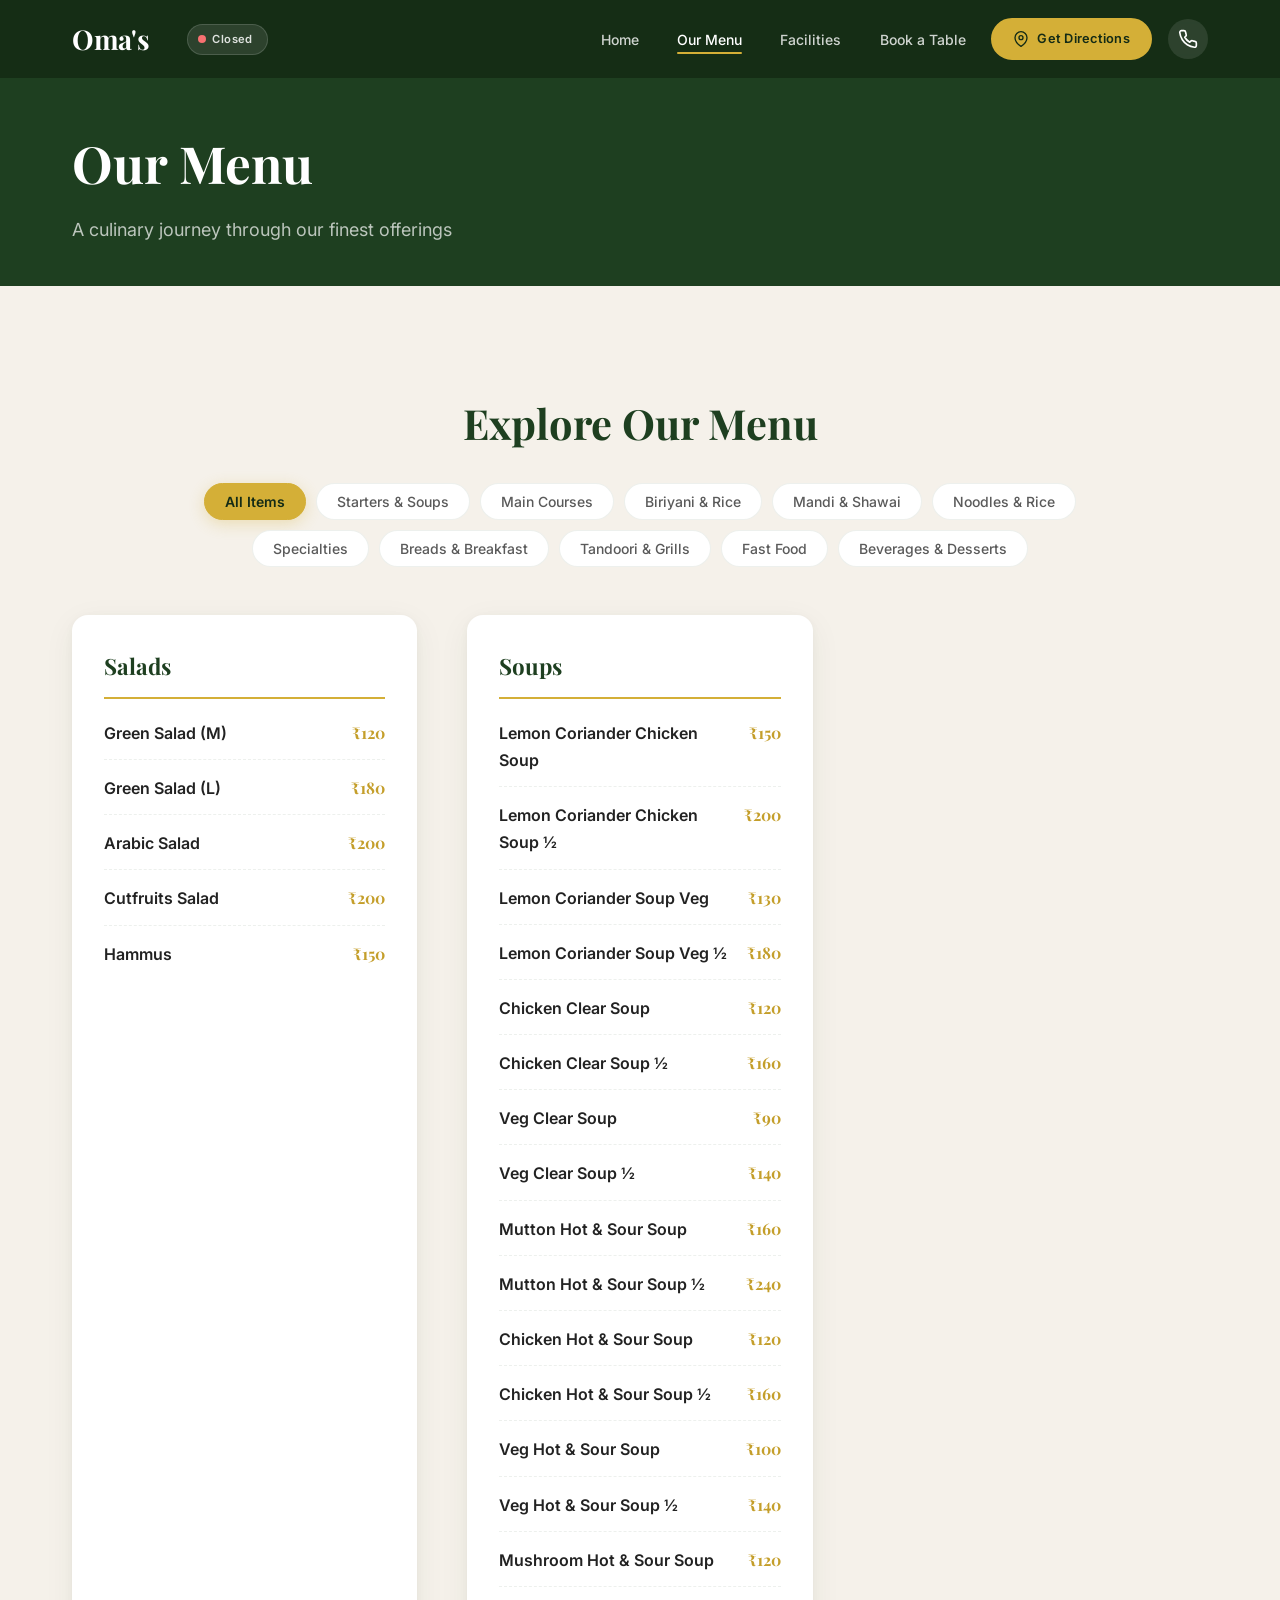
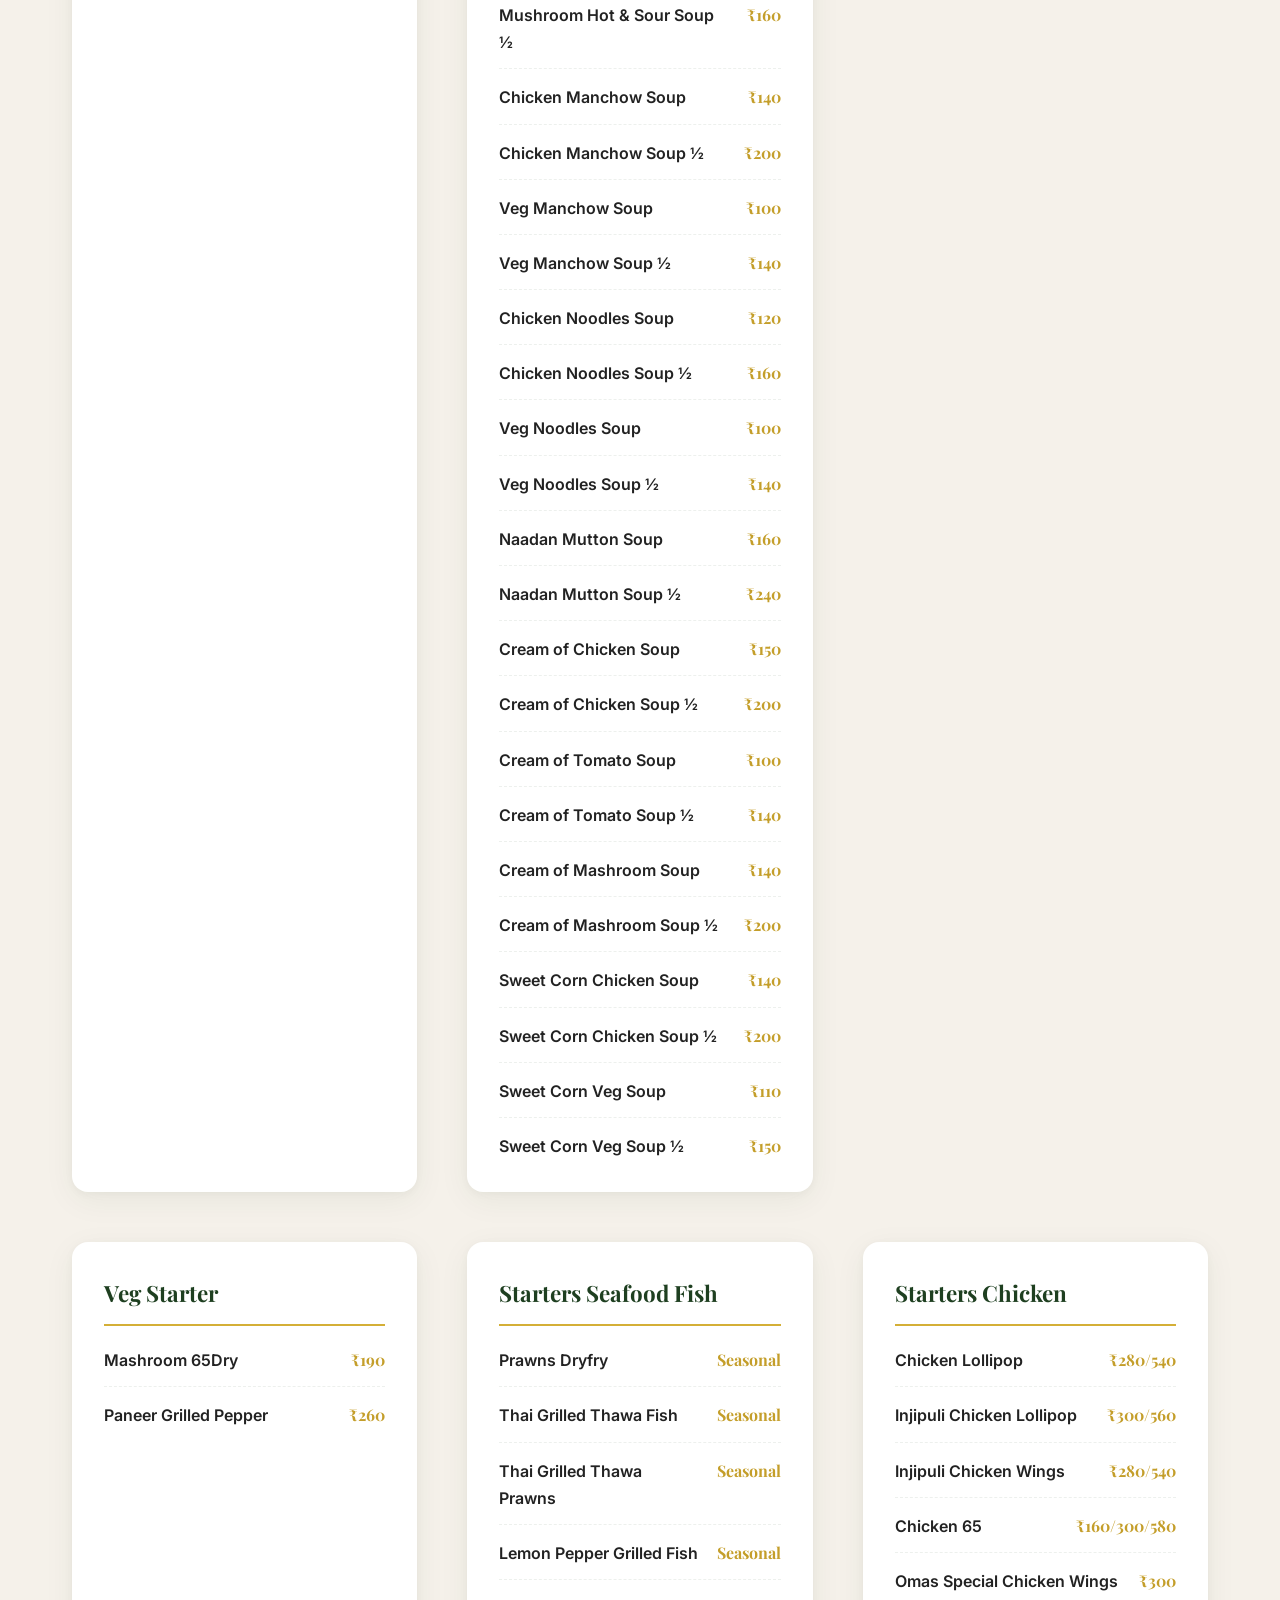
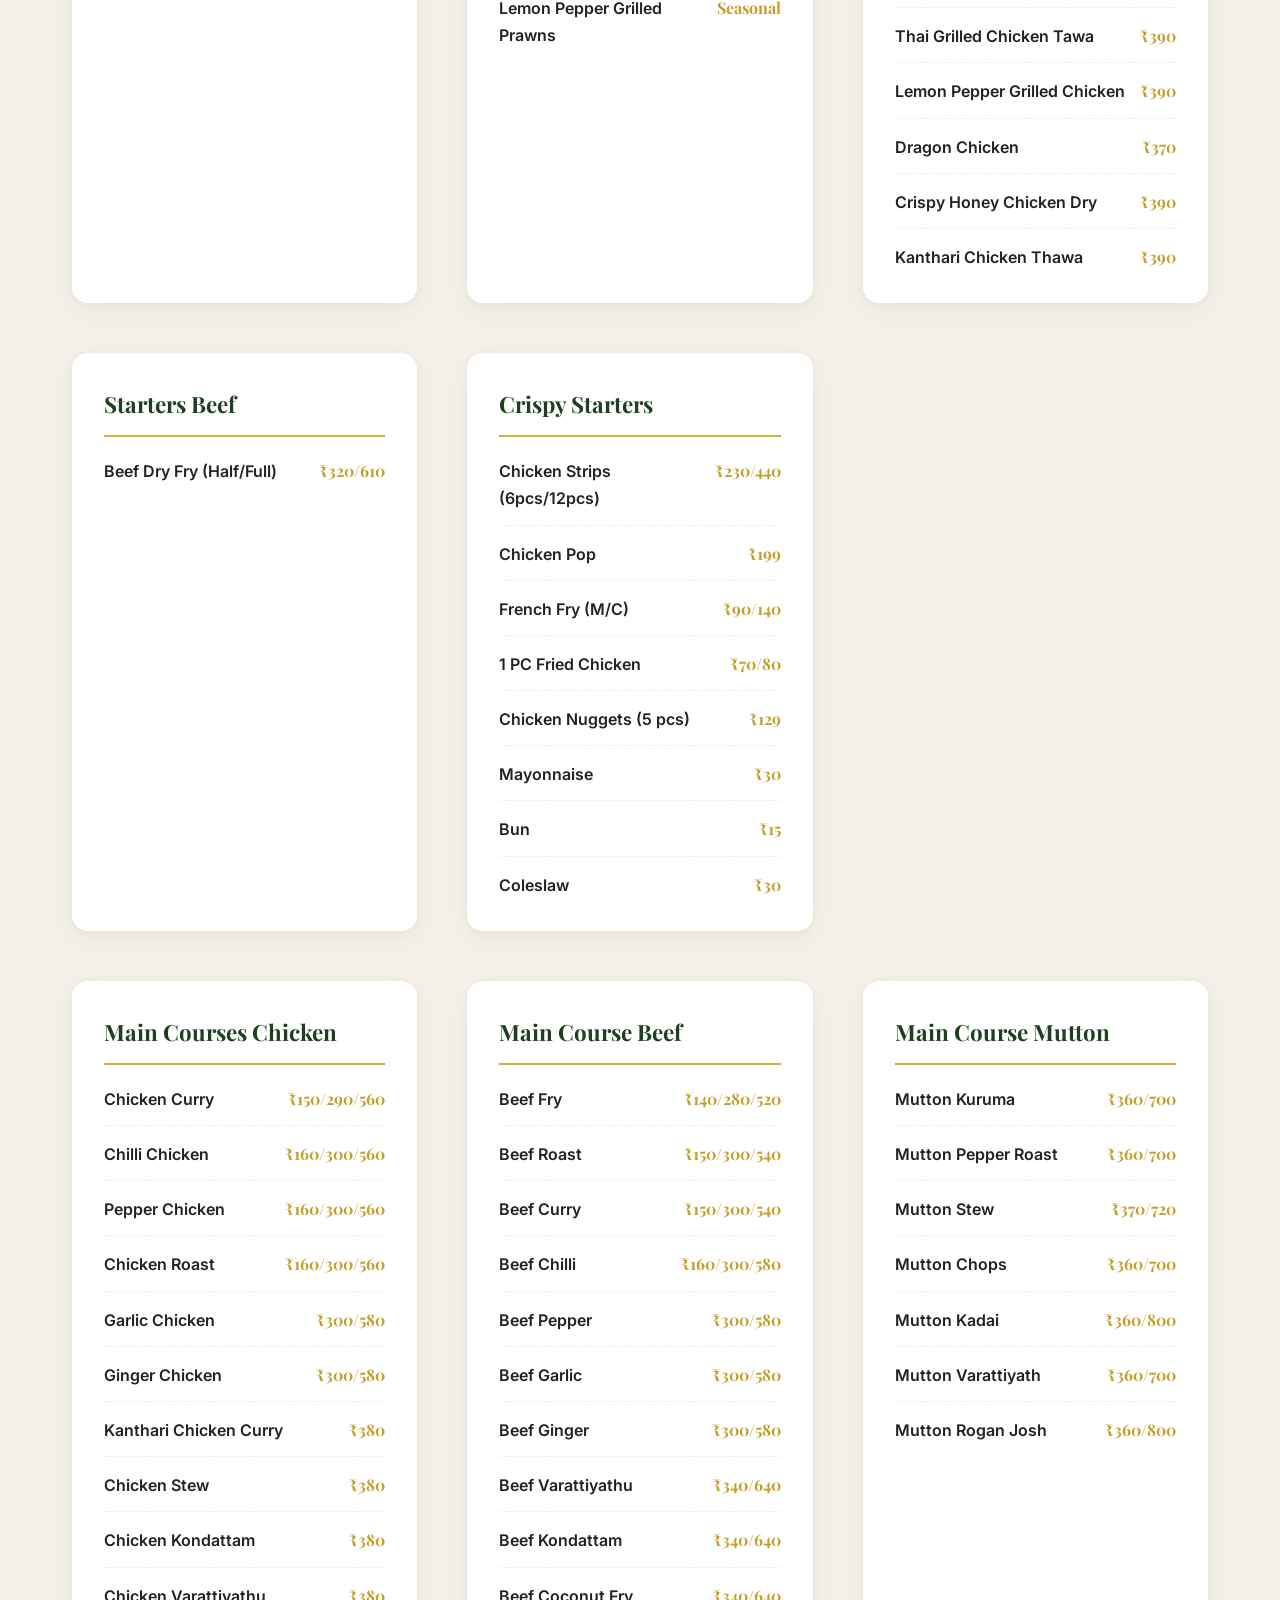
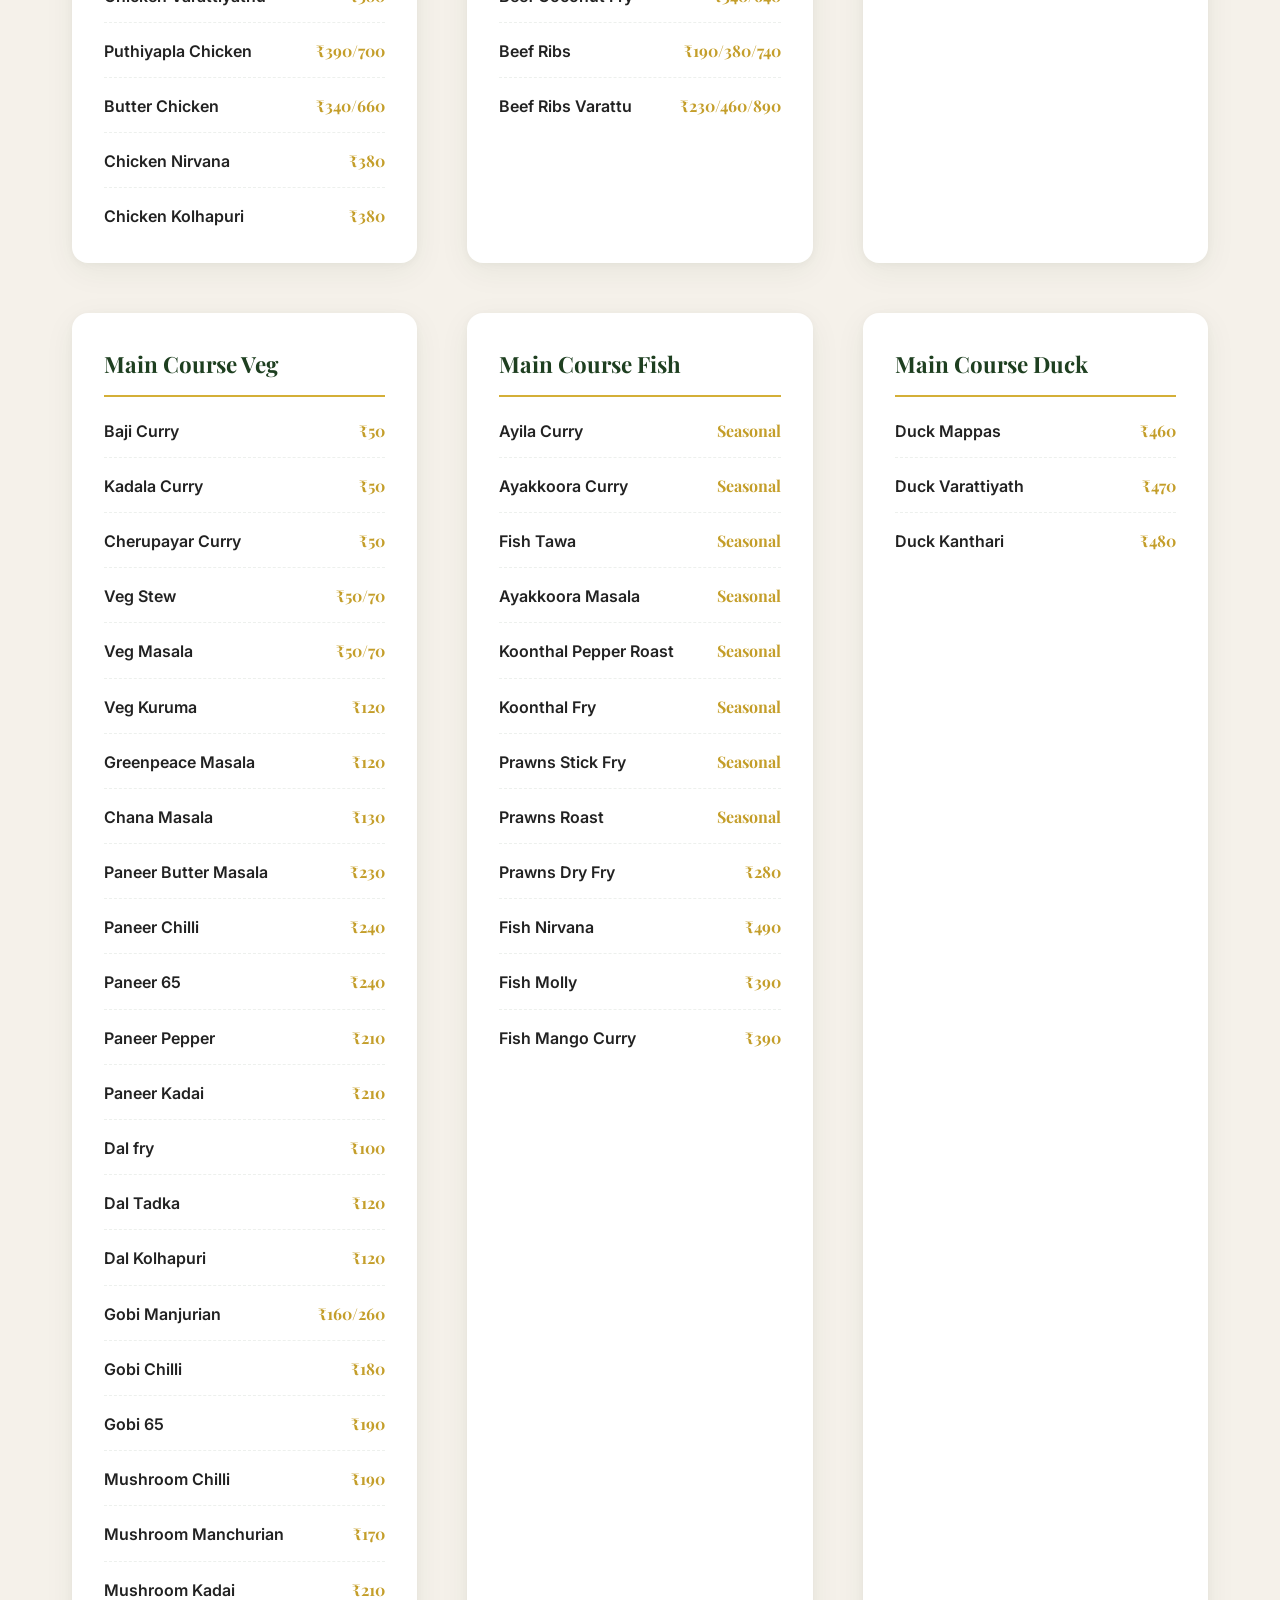
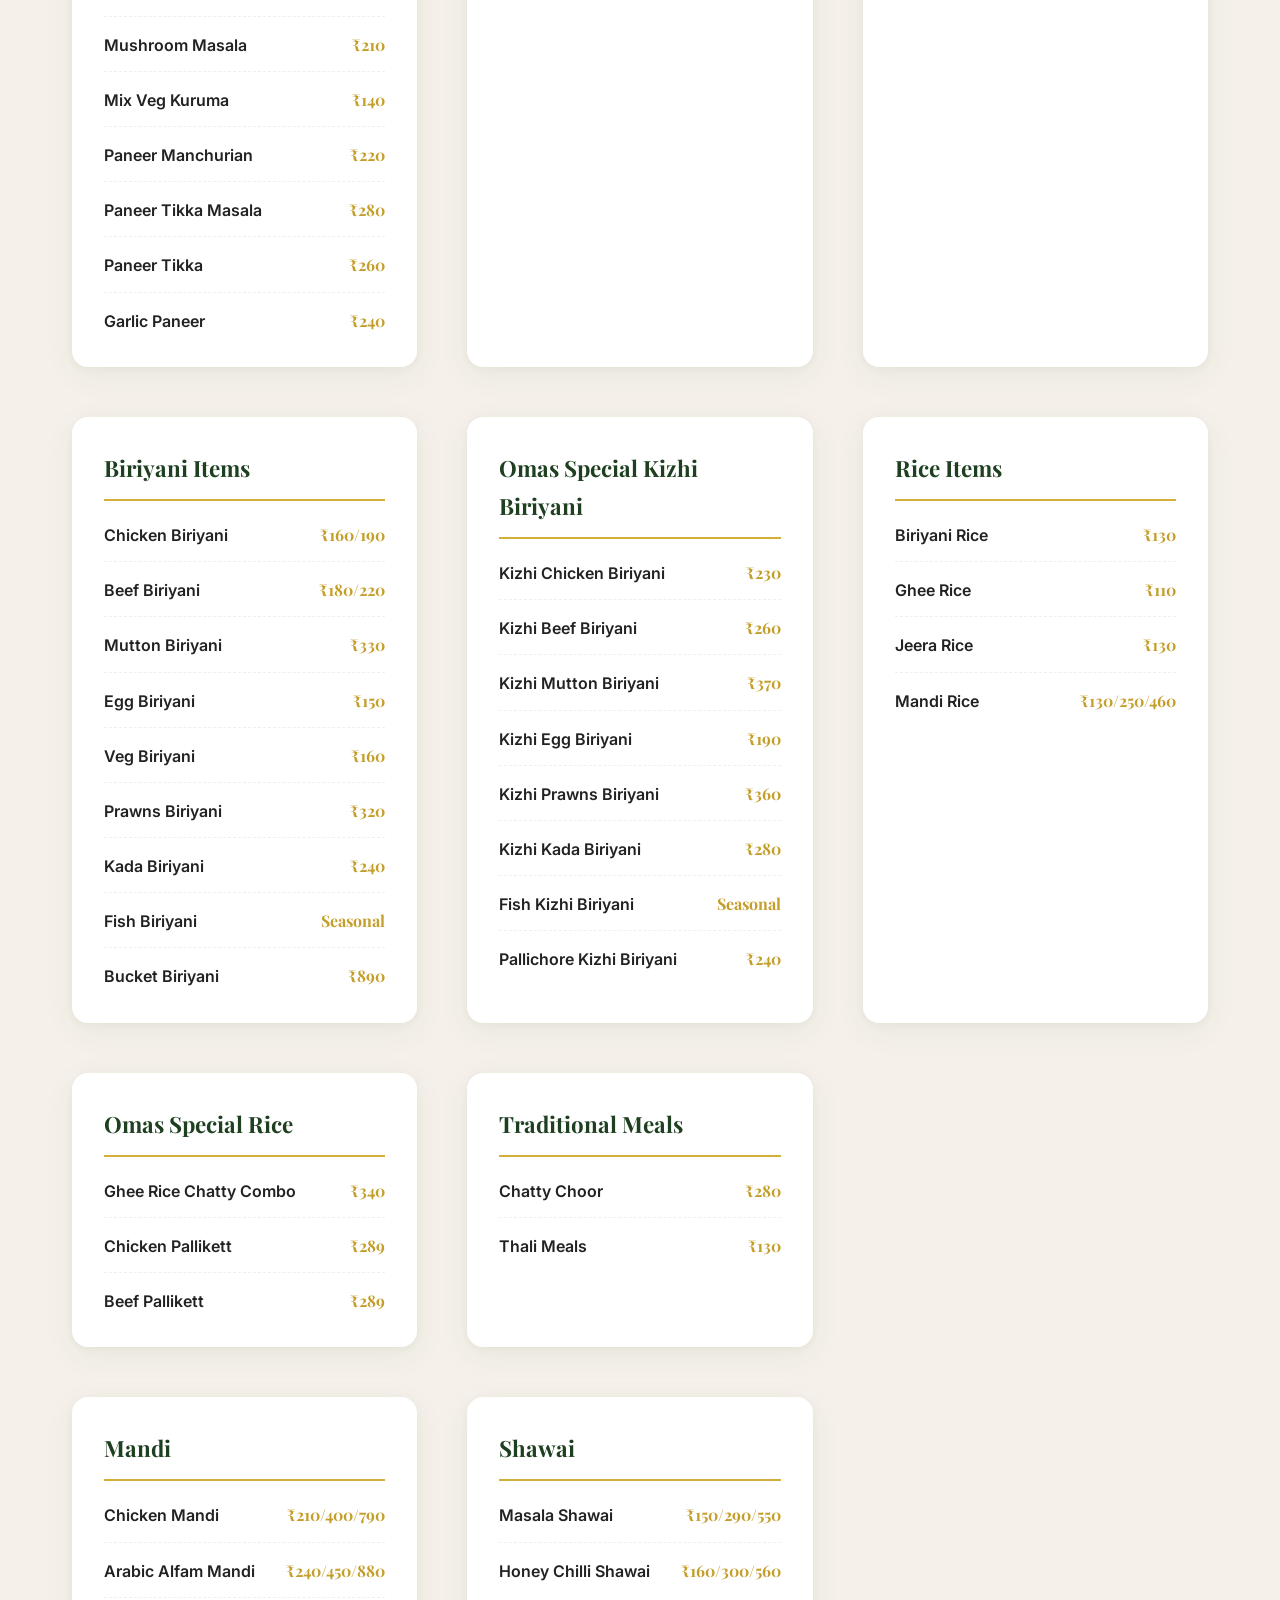
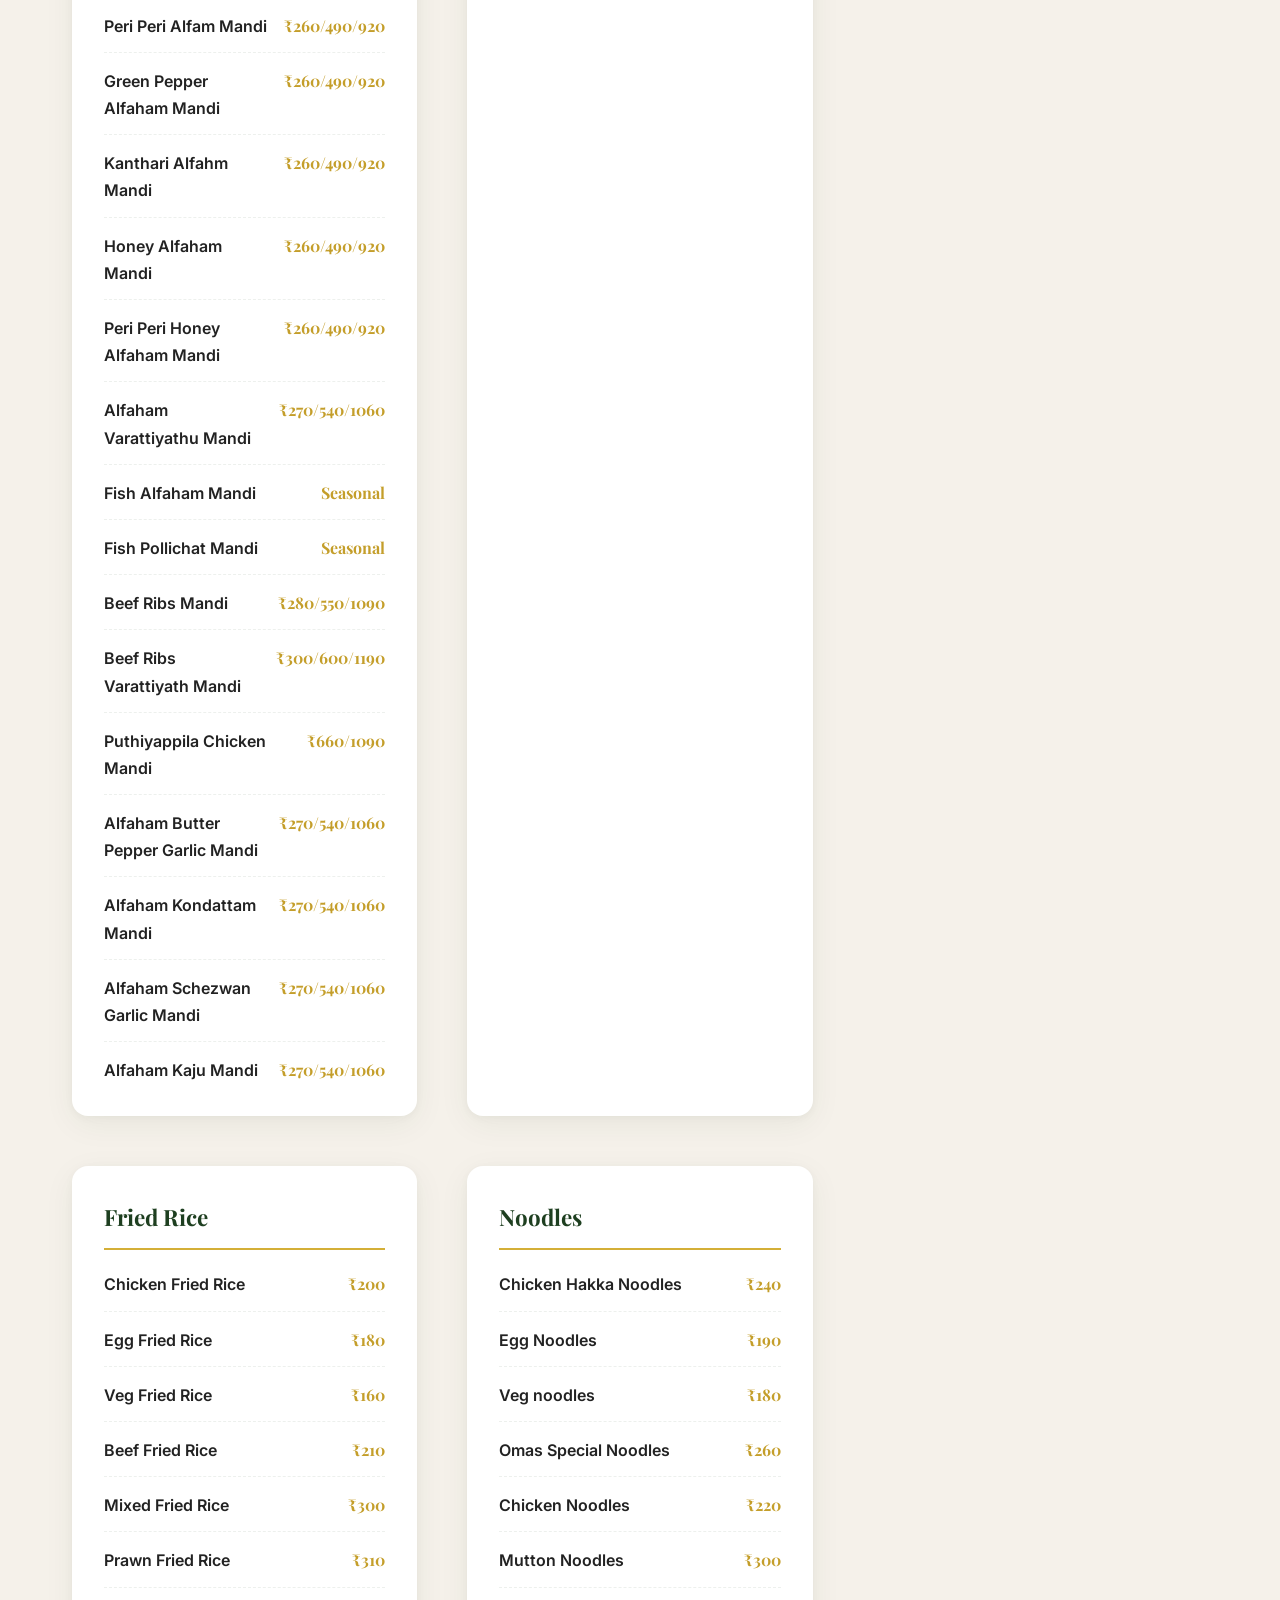
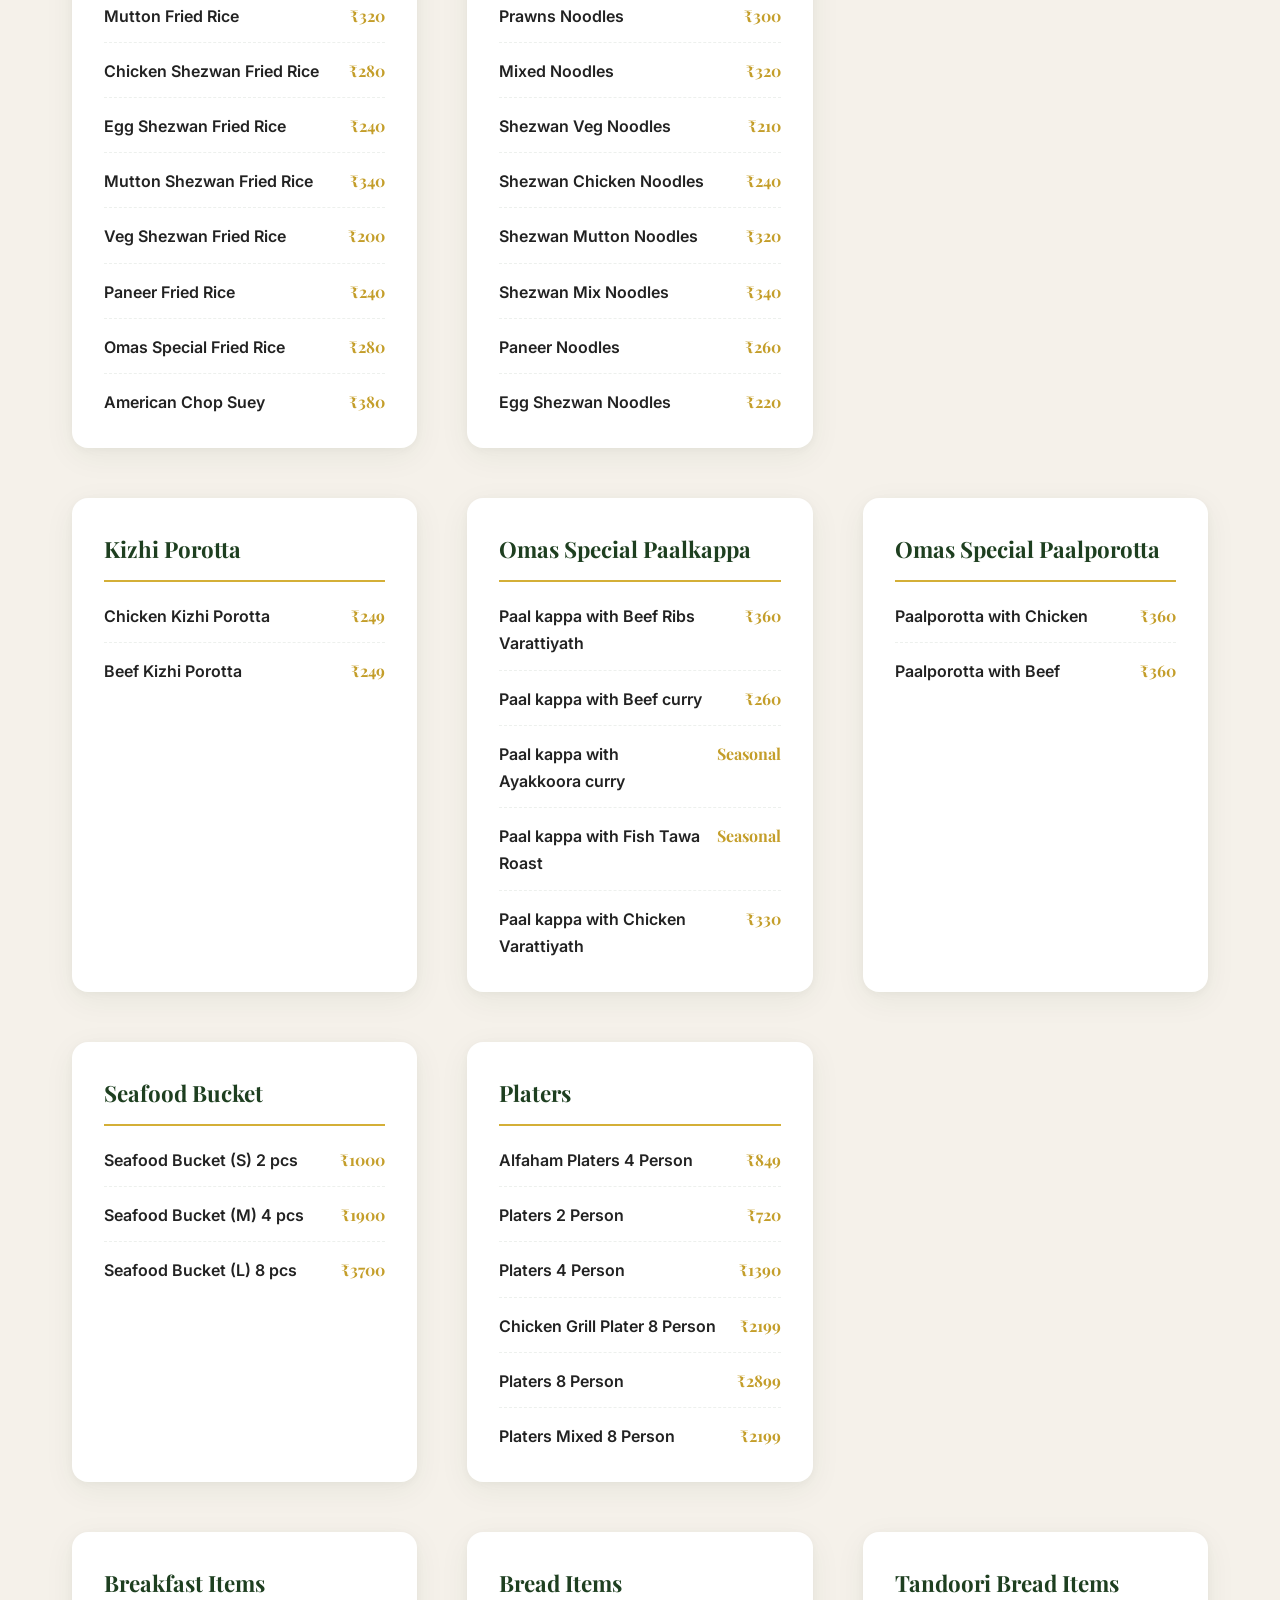
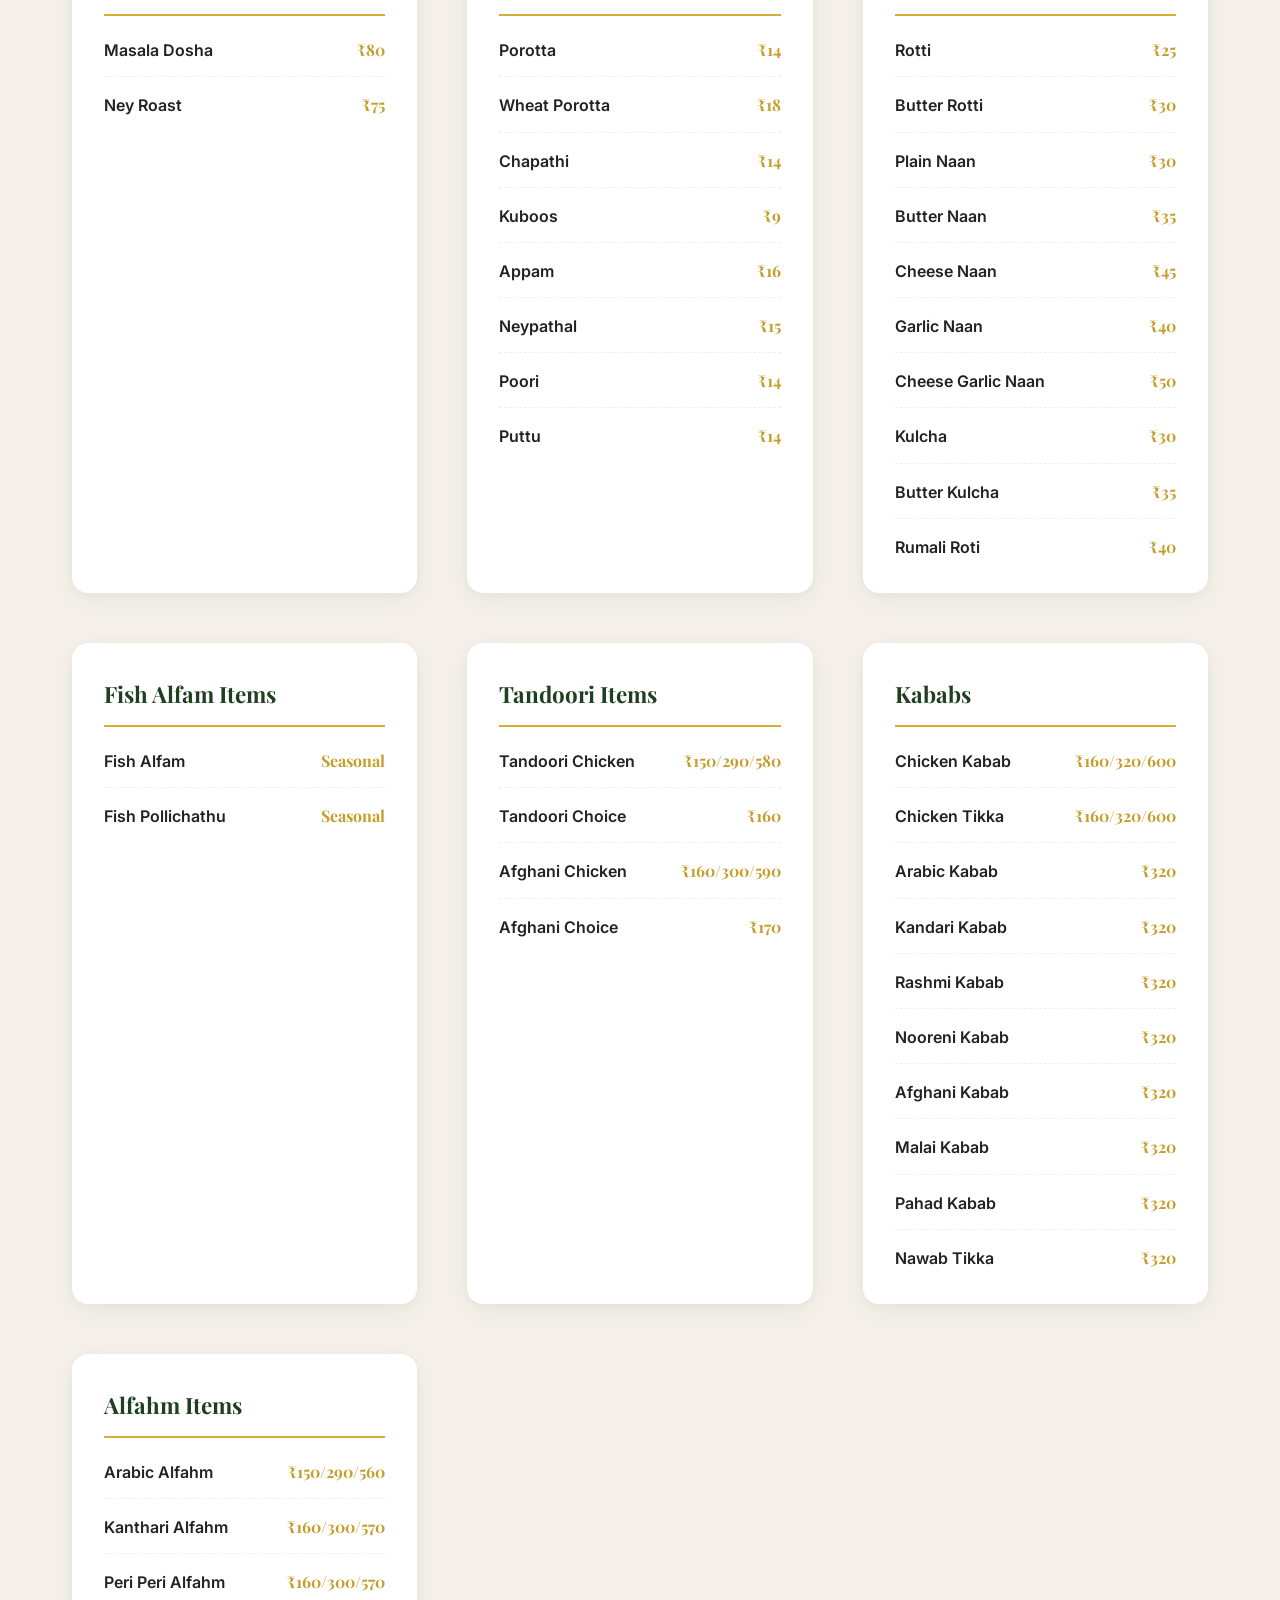
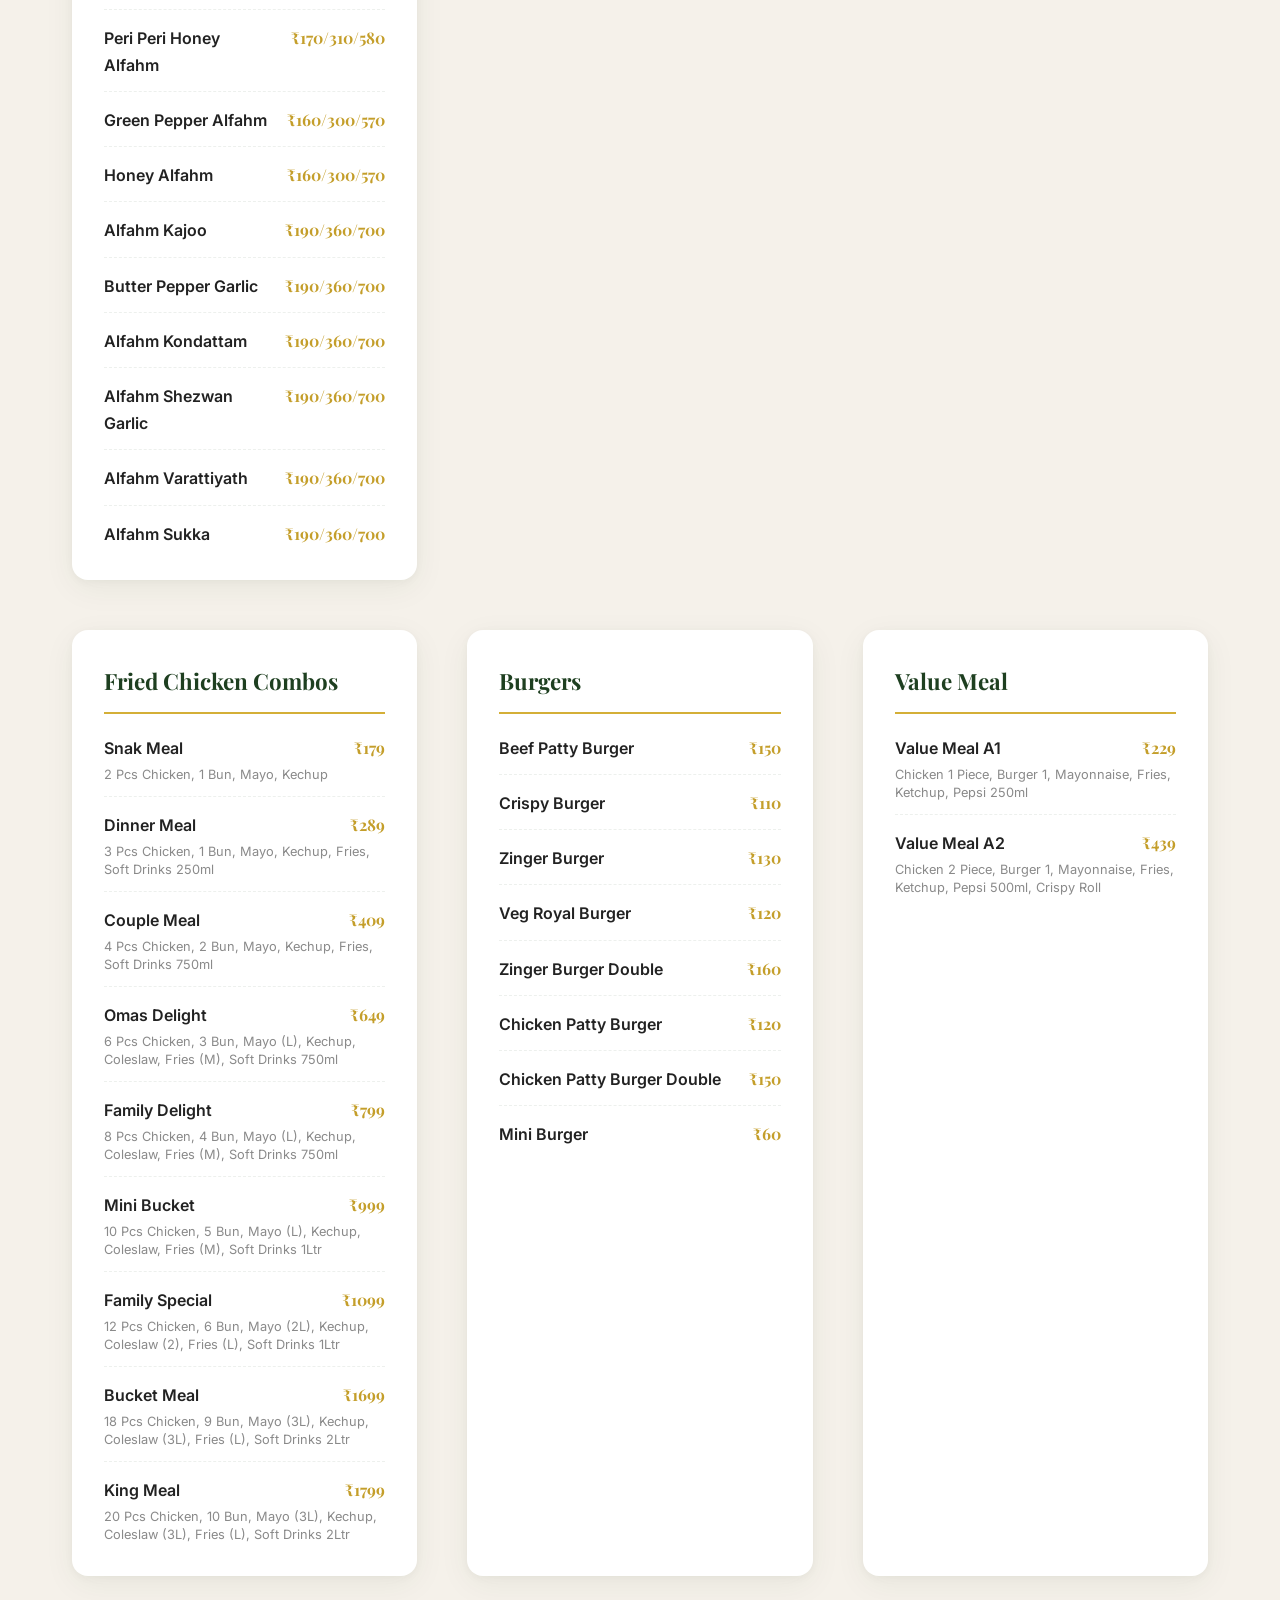
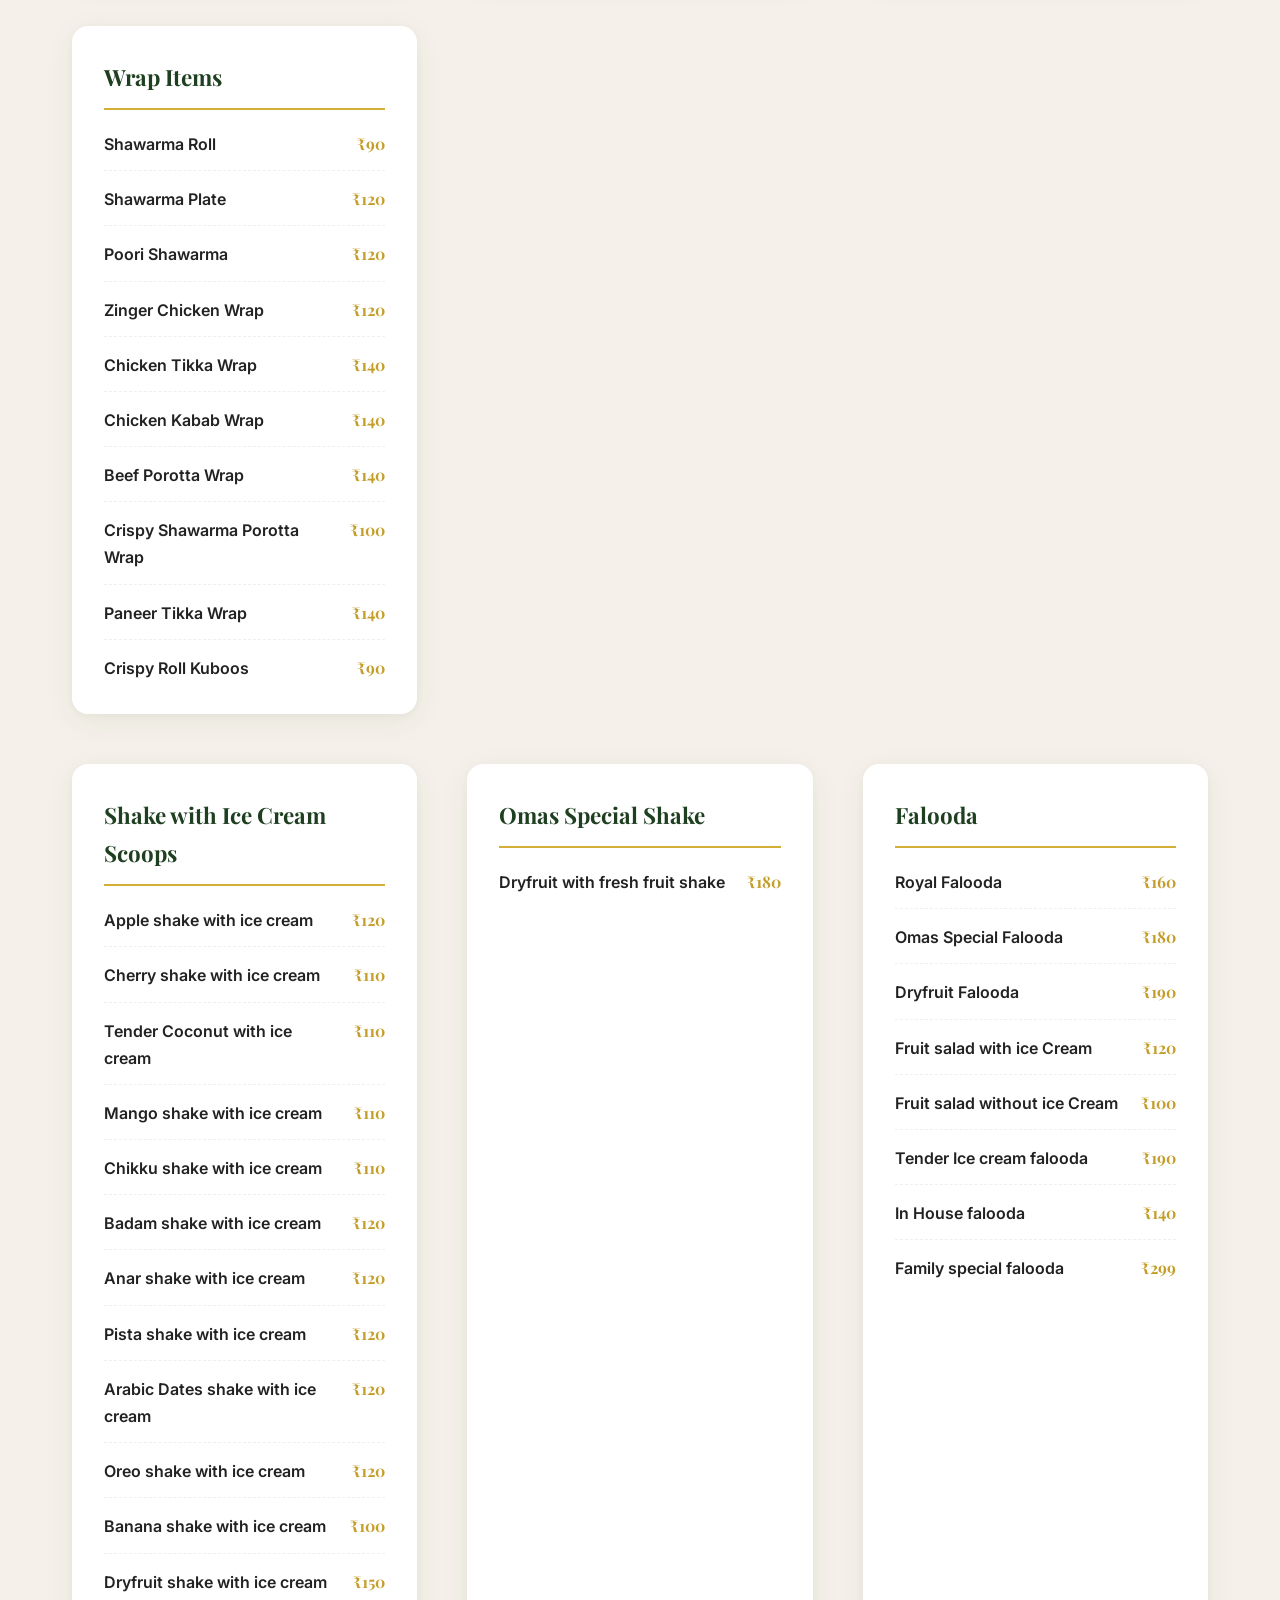
==== commit c71f2c0f: "Add files via upload" ====
--- a/menu.html
+++ b/menu.html
@@ -18,24 +18,23 @@
     <link rel="preconnect" href="https://fonts.googleapis.com">
     <link rel="preconnect" href="https://fonts.gstatic.com" crossorigin>
     <link href="https://fonts.googleapis.com/css2?family=Playfair+Display:ital,wght@0,400;0,500;0,600;0,700;1,400;1,500&family=Inter:wght@300;400;500;600;700&display=swap" rel="stylesheet">
-
-    <link rel="stylesheet" href="style.css">
+    <link rel="stylesheet" href="style.css?v=2">
 </head>
 <body>
 
     <!-- ===================== NAVBAR ===================== -->
     <nav class="navbar" id="navbar">
         <div class="nav-container">
-            <a href="#" class="nav-logo" aria-label="Oma's Restaurant Home">Oma's</a>
+            <a href="index.html" class="nav-logo" aria-label="Oma's Restaurant Home">Oma's</a>
             <div class="nav-status" id="navStatus">
                 <span class="nav-status-dot" id="navStatusDot"></span>
                 <span class="nav-status-text" id="navStatusText">Open</span>
             </div>
 
             <ul class="nav-links" id="navLinks">
-                <li><a href="#home" class="nav-link active">Home</a></li>
-                <li><a href="#menu" class="nav-link">Our Menu</a></li>
-                <li><a href="#facilities" class="nav-link">Facilities</a></li>
+                <li><a href="index.html#home" class="nav-link">Home</a></li>
+                <li><a href="#menu" class="nav-link active">Our Menu</a></li>
+                <li><a href="index.html#facilities" class="nav-link">Facilities</a></li>
                 <li><a href="#contact" class="nav-link">Book a Table</a></li>
             </ul>
 
@@ -796,8 +795,7 @@
             </div>
         </div>
     </footer>
-
-    <script src="script.js"></script>
+    <script src="script.js?v=2"></script>
     <script>
         // Menu filter functionality
         document.addEventListener('DOMContentLoaded', function() {
--- a/style.css
+++ b/style.css
@@ -292,6 +292,7 @@
     display: flex;
     align-items: center;
     justify-content: space-between;
+    gap: clamp(1rem, 2vw, 2rem);
 }
 
 .nav-logo {
@@ -317,6 +318,7 @@
     border-radius: var(--radius-full);
     padding: 5px 14px 5px 10px;
     margin-left: 12px;
+    margin-right: auto;
     transition: all var(--duration-normal);
 }
 
@@ -1282,8 +1284,8 @@
         position: fixed;
         top: 0;
         left: 0;
-        right: 0;
-        bottom: 0;
+        width: 100vw;
+        height: 100vh;
         background: var(--clr-primary-dark);
         justify-content: center;
         align-items: center;
